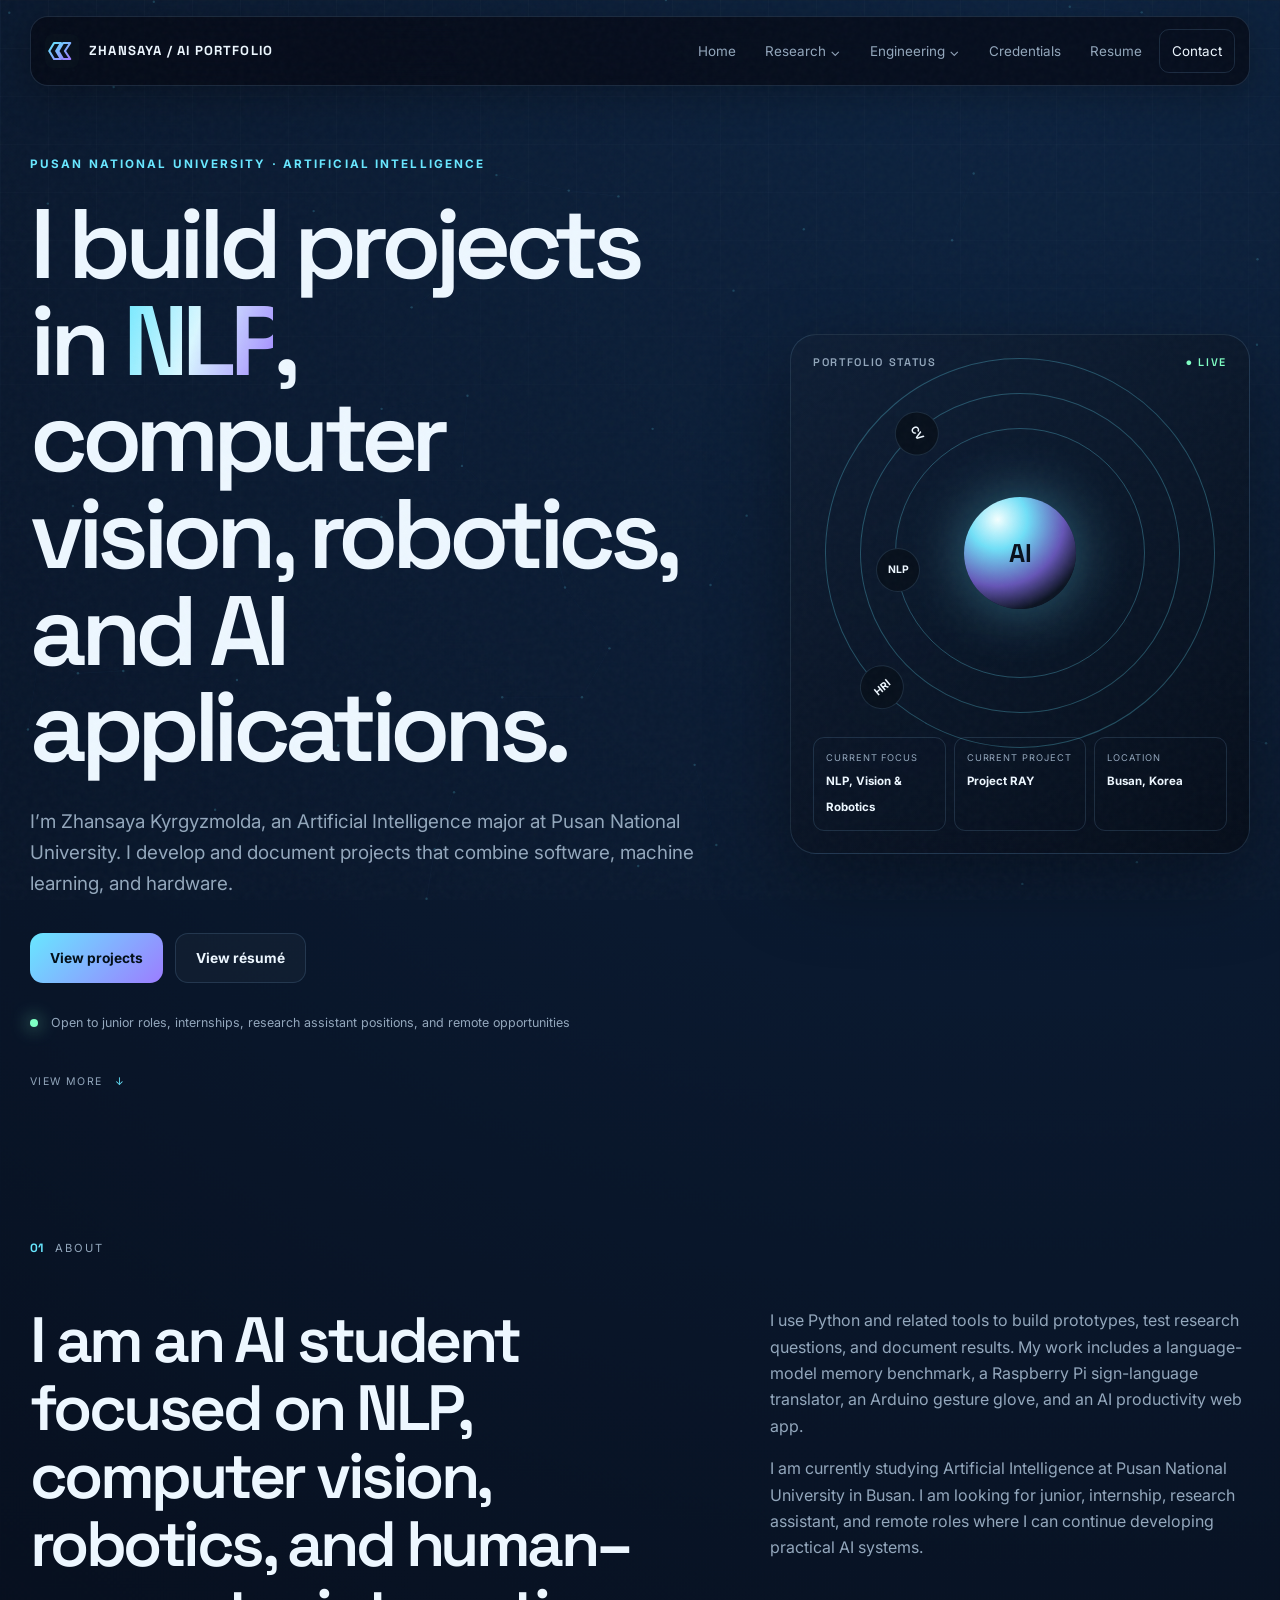
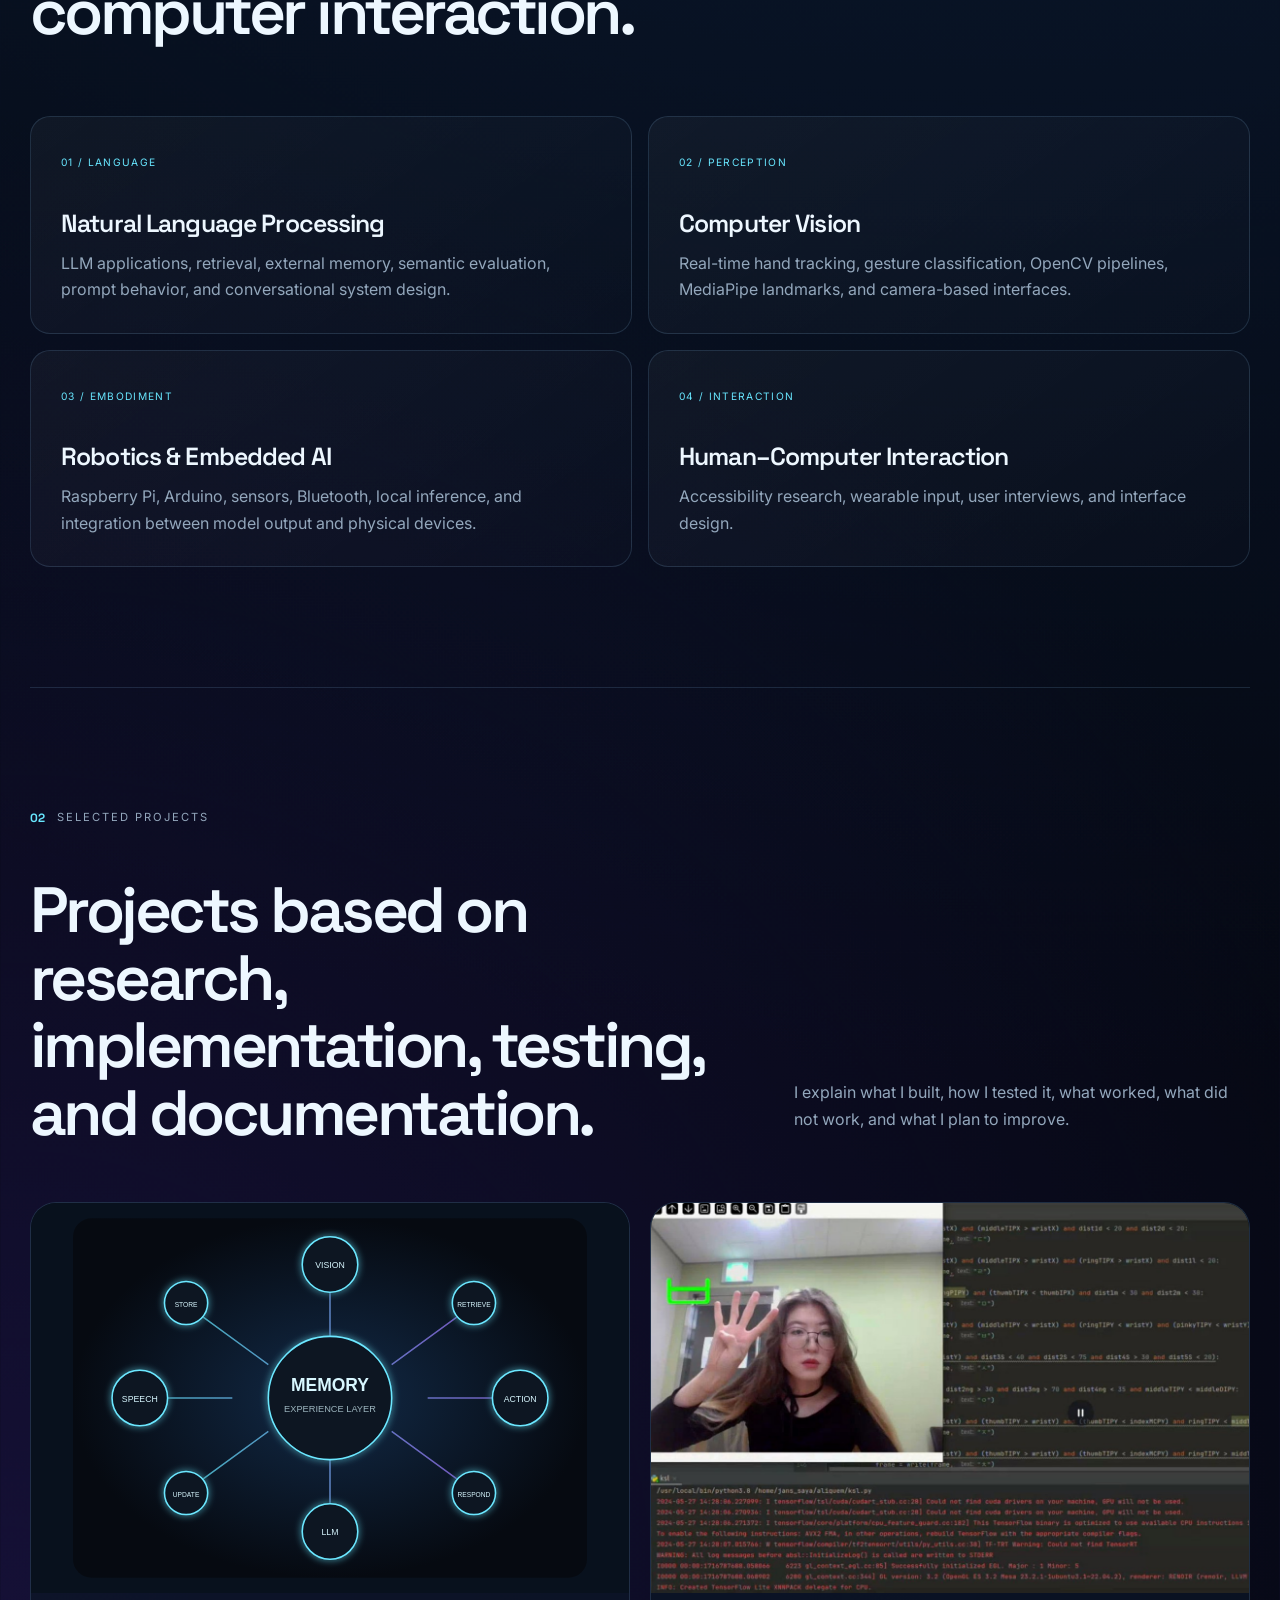
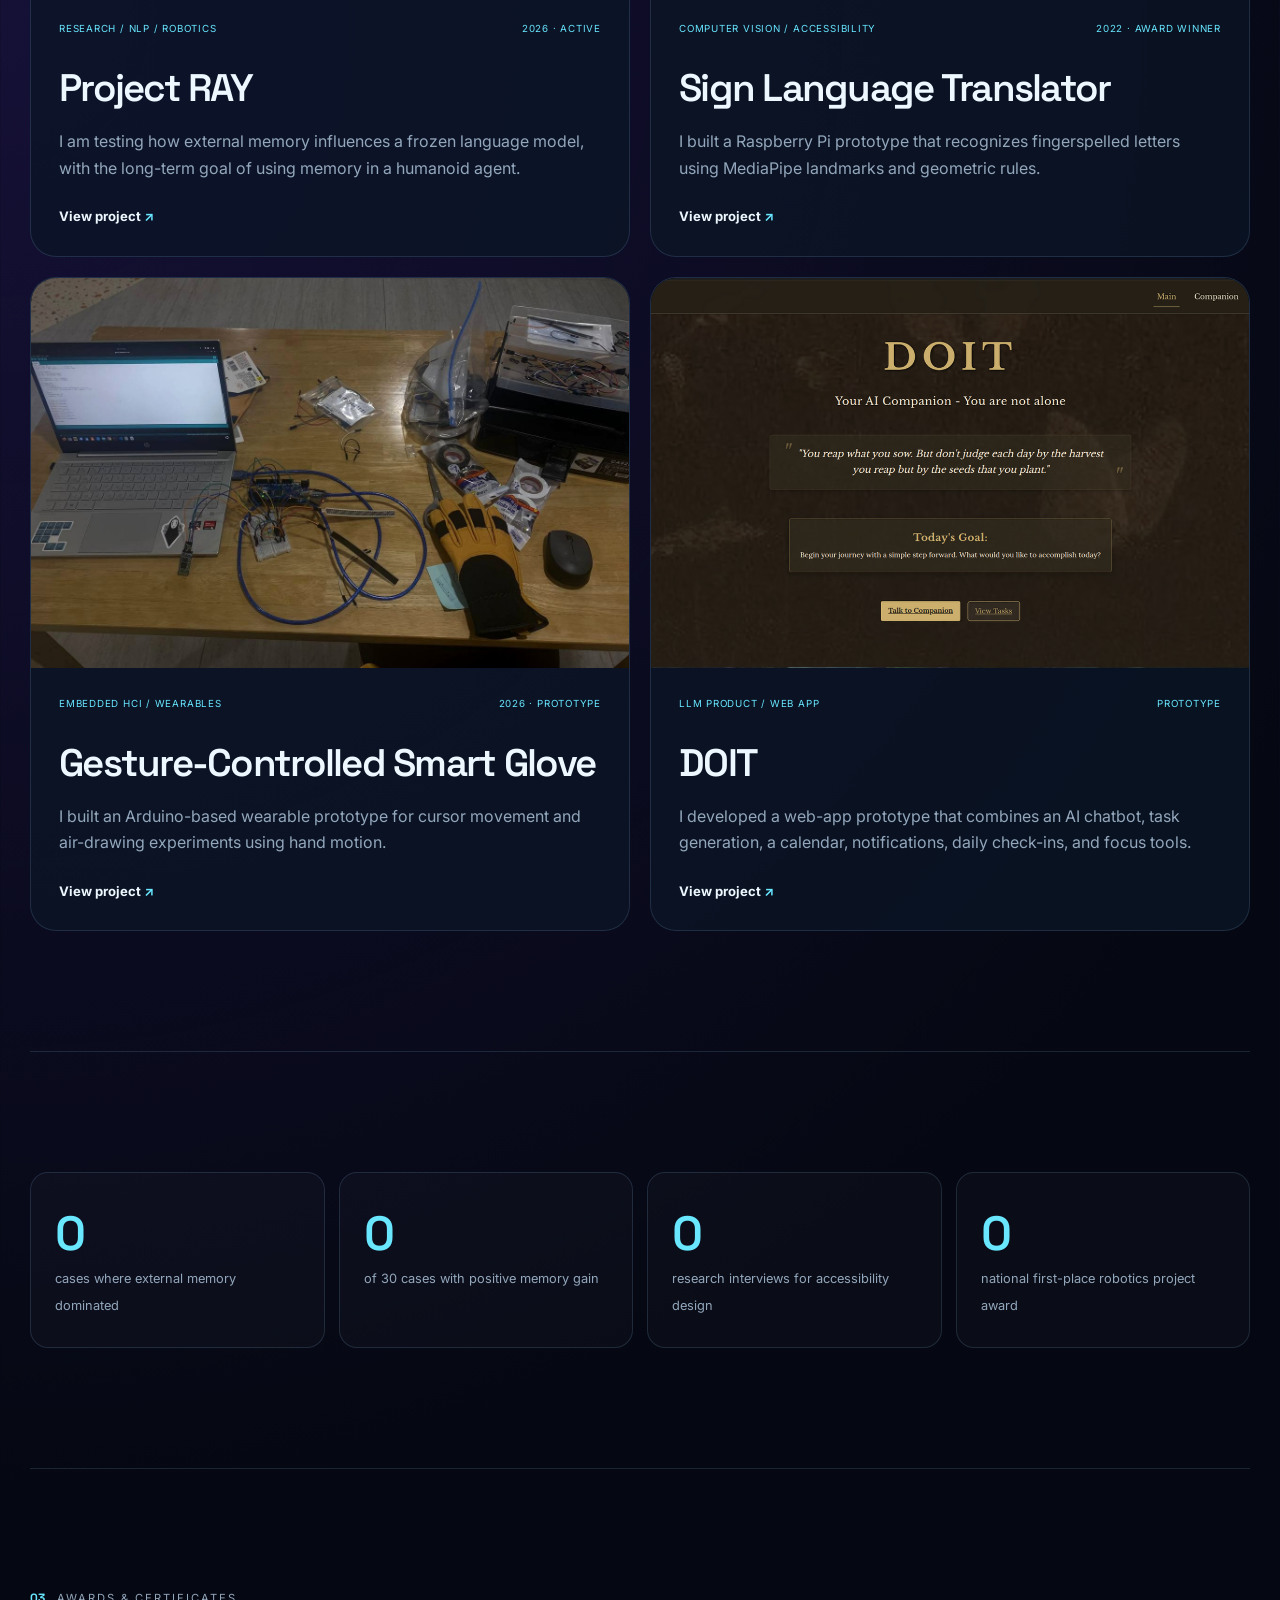
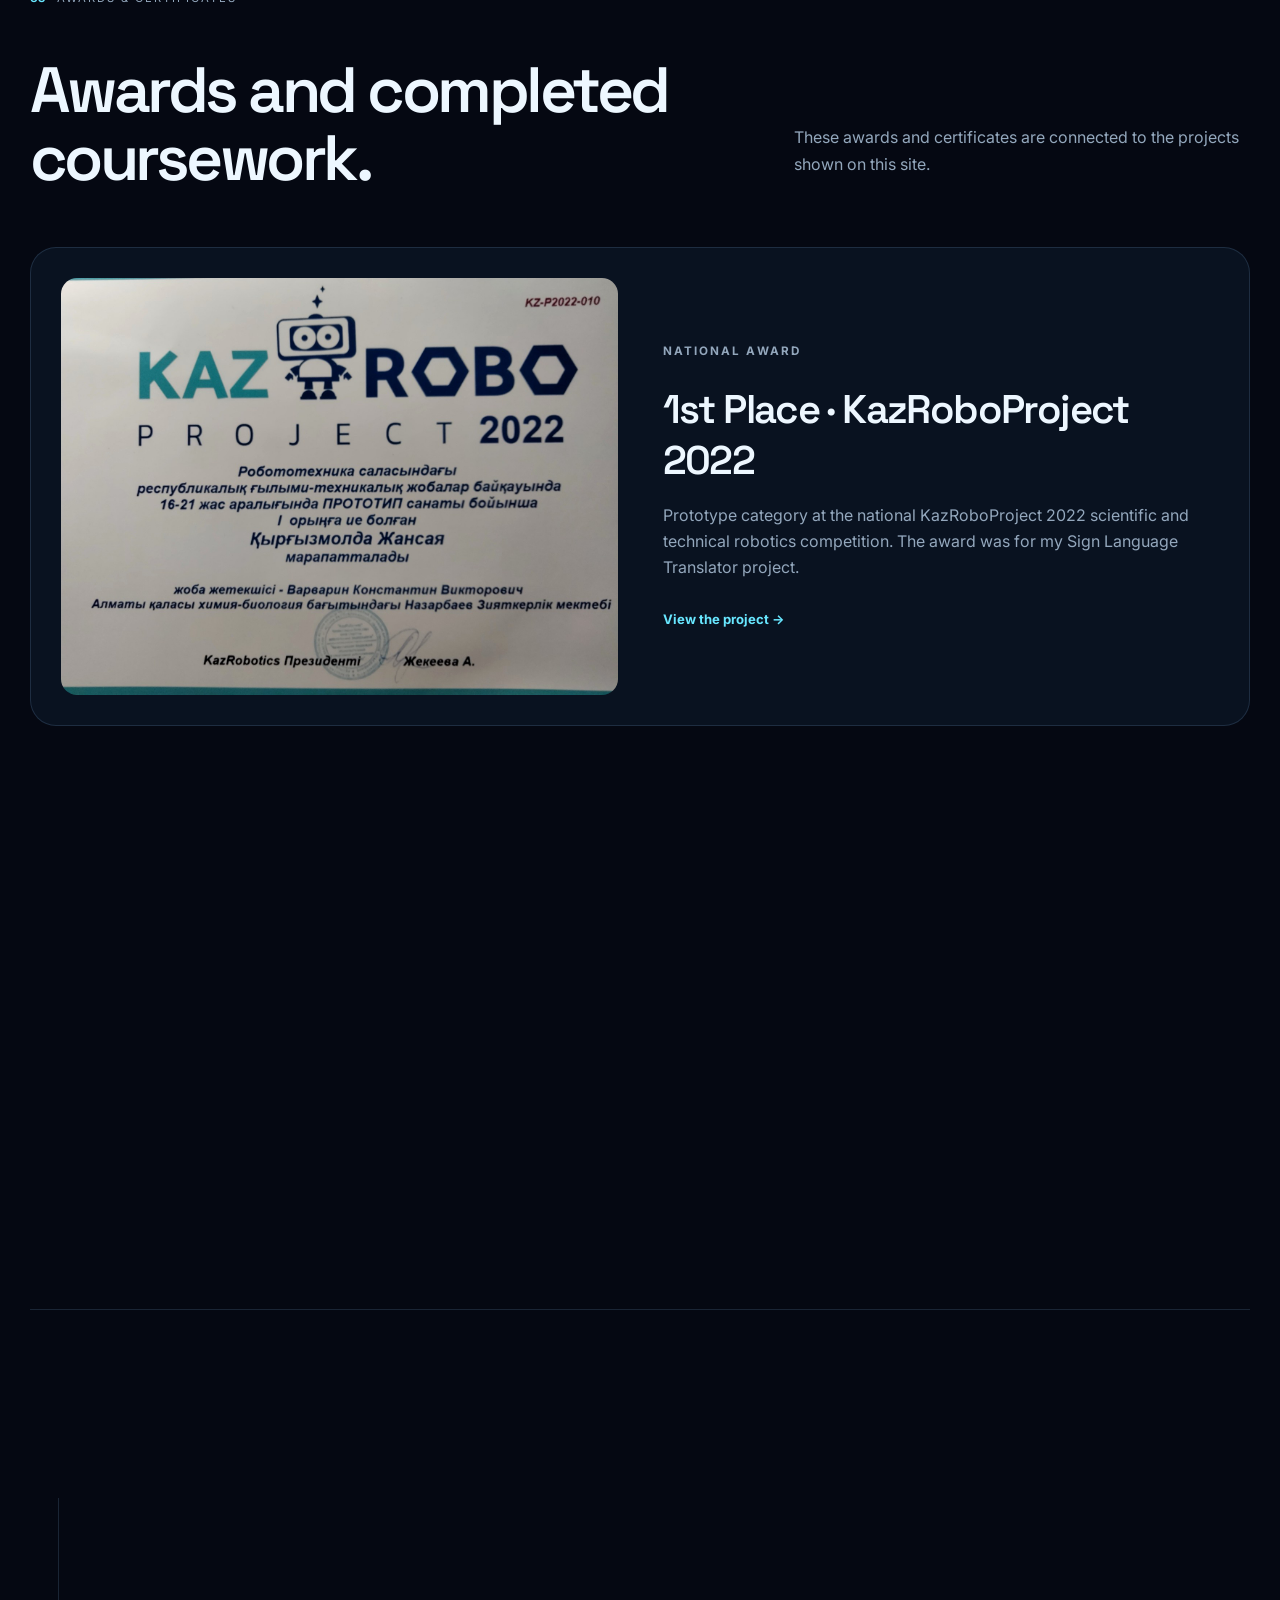
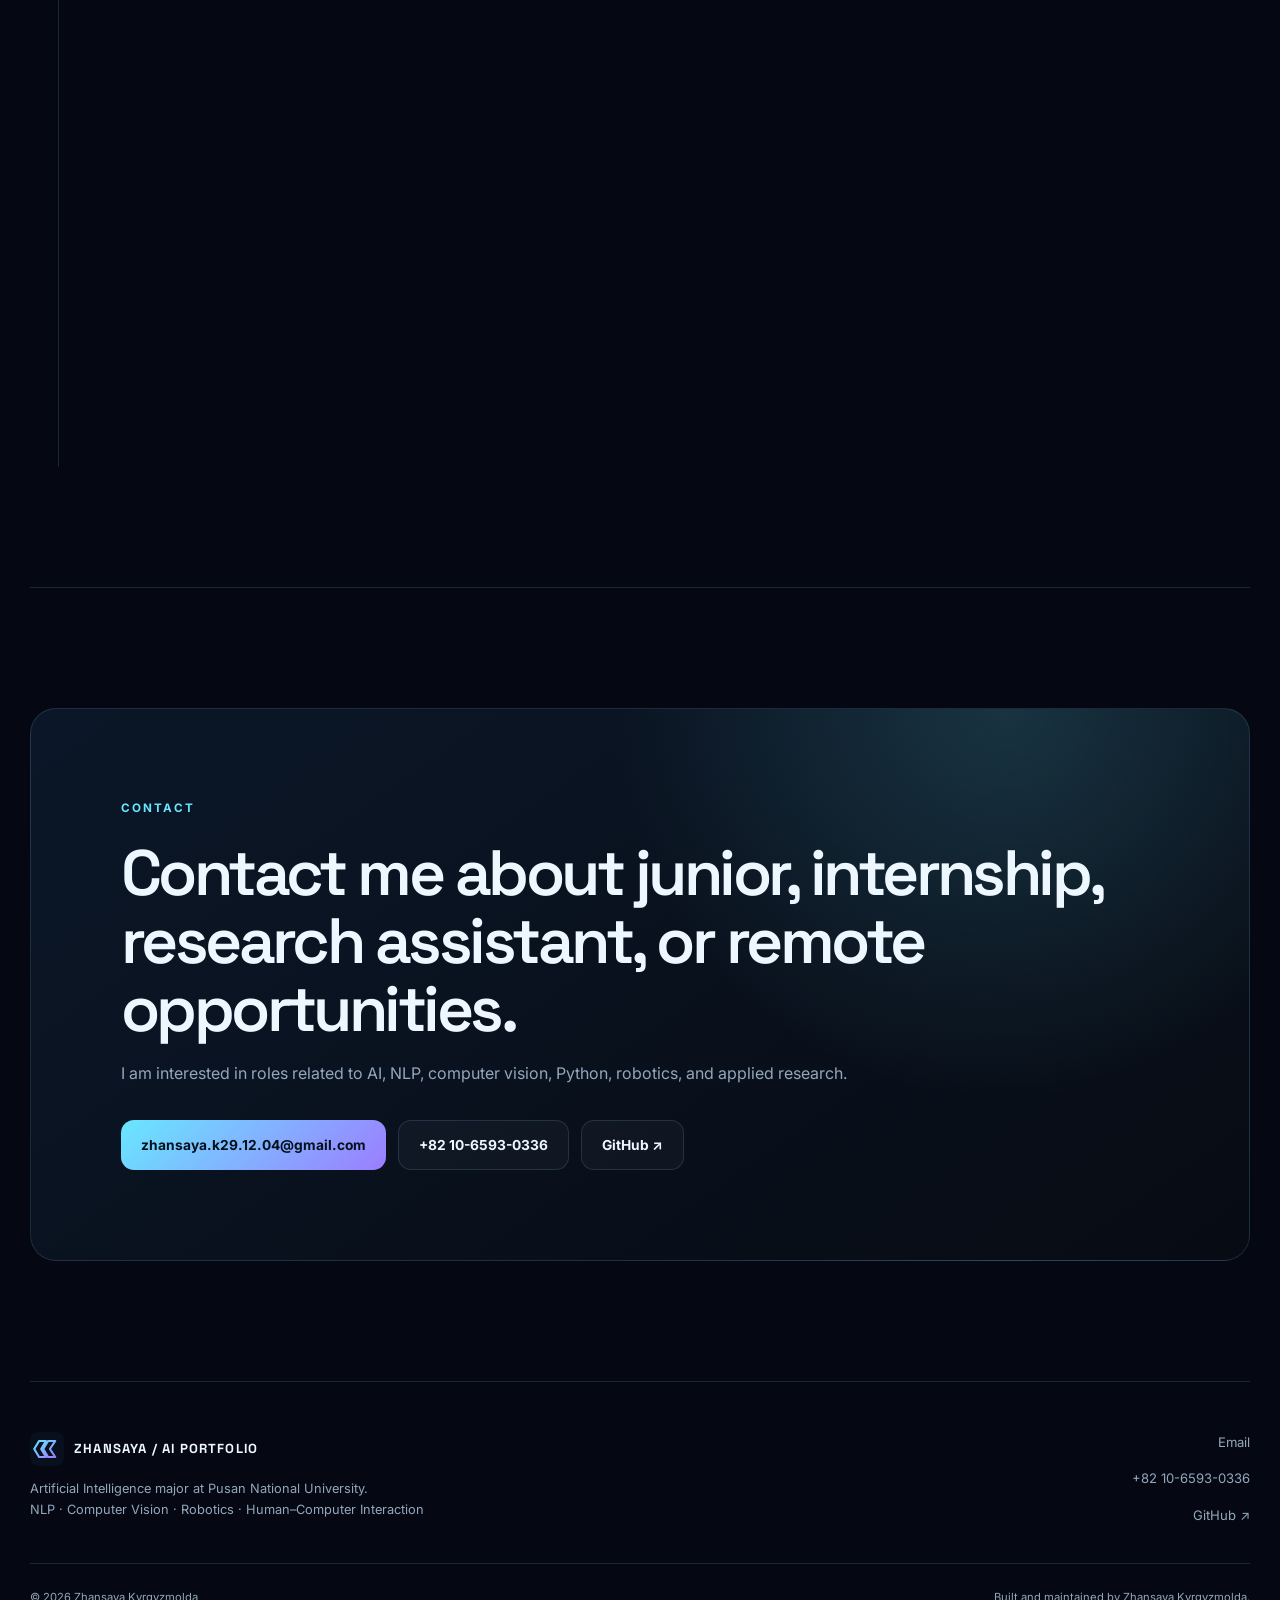
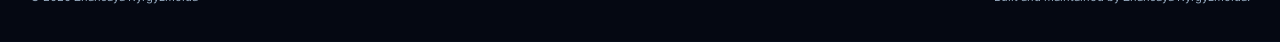
==== index.html @ a9be2dc4 "Upload portfolio website" ====
<!doctype html><html lang="en"><head><meta charset="utf-8"><meta name="viewport" content="width=device-width,initial-scale=1"><meta name="description" content="Portfolio of Zhansaya Kyrgyzmolda, an Artificial Intelligence student at Pusan National University with projects in NLP, computer vision, robotics, and embedded systems."><meta name="theme-color" content="#050914"><meta property="og:title" content="Zhansaya Kyrgyzmolda | AI, NLP & Robotics"><meta property="og:description" content="Portfolio of Zhansaya Kyrgyzmolda, an Artificial Intelligence student at Pusan National University with projects in NLP, computer vision, robotics, and embedded systems."><meta property="og:type" content="website"><meta property="og:url" content="https://jans-saya.github.io/"><link rel="icon" href="assets/images/ui/logo.svg"><link rel="preconnect" href="https://fonts.googleapis.com"><link rel="preconnect" href="https://fonts.gstatic.com" crossorigin><link href="https://fonts.googleapis.com/css2?family=Inter:wght@400;500;600;700&family=Space+Grotesk:wght@500;600;700&display=swap" rel="stylesheet"><link rel="stylesheet" href="assets/css/site.css"><title>Zhansaya Kyrgyzmolda | AI, NLP & Robotics</title></head><body class="home-page"><canvas id="network" aria-hidden="true"></canvas><div class="noise" aria-hidden="true"></div>
<div class="boot" aria-hidden="true"><div class="boot-card"><div class="boot-mark">ZK</div><p>LOADING PORTFOLIO</p><div class="boot-line"><span></span></div><div class="boot-modules"><span>VISION</span><span>LANGUAGE</span><span>ROBOTICS</span><span>MEMORY</span></div></div></div>
<header class="site-header"><div class="nav-shell"><a class="brand" href="index.html"><img src="assets/images/ui/logo.svg" alt=""/><span>ZHANSAYA / AI PORTFOLIO</span></a><button class="menu-toggle" aria-label="Toggle navigation" aria-expanded="false"><span></span><span></span></button><nav class="main-nav" aria-label="Main navigation"><a href="index.html">Home</a><div class="nav-group"><button class="nav-drop" aria-expanded="false">Research <span>⌄</span></button><div class="dropdown"><a href="ray.html"><b>Project RAY</b><small>External memory and humanoid AI</small></a><a href="ray.html#benchmark"><b>Memory Benchmark</b><small>Internal vs external knowledge</small></a><a href="ray.html#papers"><b>Reports</b><small>Methods, results, and future work</small></a></div></div><div class="nav-group"><button class="nav-drop" aria-expanded="false">Engineering <span>⌄</span></button><div class="dropdown"><a href="sign-language.html"><b>Sign Language Translator</b><small>Computer vision and accessibility</small></a><a href="glove.html"><b>Gesture Smart Glove</b><small>Wearable input prototype</small></a><a href="doit.html"><b>DOIT</b><small>AI productivity web app</small></a></div></div><a href="index.html#credentials">Credentials</a><a href="resume.html">Resume</a><a class="nav-cta" href="index.html#contact">Contact</a></nav></div></header>
<main>
<section class="hero home-hero"><div class="hero-grid"><div class="hero-copy reveal"><p class="kicker">PUSAN NATIONAL UNIVERSITY · ARTIFICIAL INTELLIGENCE</p><h1>I build projects in <em>NLP</em>, computer vision, robotics, and AI applications.</h1><p class="lede">I’m Zhansaya Kyrgyzmolda, an Artificial Intelligence major at Pusan National University. I develop and document projects that combine software, machine learning, and hardware.</p><div class="actions"><a class="btn primary" href="#work">View projects</a><a class="btn ghost" href="resume.html">View résumé</a></div><div class="availability"><span></span> Open to junior roles, internships, research assistant positions, and remote opportunities</div></div><div class="hero-console reveal delay"><div class="console-head"><span>PORTFOLIO STATUS</span><span class="live">● LIVE</span></div><div class="console-orb"><div class="core">AI</div><div class="ring r1"><b>NLP</b></div><div class="ring r2"><b>CV</b></div><div class="ring r3"><b>HRI</b></div></div><div class="console-readout"><div><small>CURRENT FOCUS</small><strong>NLP, Vision & Robotics</strong></div><div><small>CURRENT PROJECT</small><strong>Project RAY</strong></div><div><small>LOCATION</small><strong>Busan, Korea</strong></div></div></div></div><a class="scroll-cue" href="#identity">VIEW MORE <span>↓</span></a></section>
<section class="section" id="identity"><div class="section-label reveal"><span>01</span><p>ABOUT</p></div><div class="split-intro"><h2 class="reveal">I am an AI student focused on NLP, computer vision, robotics, and human–computer interaction.</h2><div class="reveal delay"><p>I use Python and related tools to build prototypes, test research questions, and document results. My work includes a language-model memory benchmark, a Raspberry Pi sign-language translator, an Arduino gesture glove, and an AI productivity web app.</p><p>I am currently studying Artificial Intelligence at Pusan National University in Busan. I am looking for junior, internship, research assistant, and remote roles where I can continue developing practical AI systems.</p></div></div><div class="domain-grid"><article class="domain-card reveal"><span>01 / LANGUAGE</span><h3>Natural Language Processing</h3><p>LLM applications, retrieval, external memory, semantic evaluation, prompt behavior, and conversational system design.</p></article><article class="domain-card reveal delay"><span>02 / PERCEPTION</span><h3>Computer Vision</h3><p>Real-time hand tracking, gesture classification, OpenCV pipelines, MediaPipe landmarks, and camera-based interfaces.</p></article><article class="domain-card reveal"><span>03 / EMBODIMENT</span><h3>Robotics & Embedded AI</h3><p>Raspberry Pi, Arduino, sensors, Bluetooth, local inference, and integration between model output and physical devices.</p></article><article class="domain-card reveal delay"><span>04 / INTERACTION</span><h3>Human–Computer Interaction</h3><p>Accessibility research, wearable input, user interviews, and interface design.</p></article></div></section>
<section class="section" id="work"><div class="section-label reveal"><span>02</span><p>SELECTED PROJECTS</p></div><div class="section-title-row"><h2 class="reveal">Projects based on research, implementation, testing, and documentation.</h2><p class="reveal delay">I explain what I built, how I tested it, what worked, what did not work, and what I plan to improve.</p></div><div class="work-grid"><a class="work-card ray-card reveal" href="ray.html"><div class="work-visual"><img src="assets/images/ui/ray-system.svg" alt="Project RAY memory system concept diagram"></div><div class="work-copy"><div class="eyeline"><span>RESEARCH / NLP / ROBOTICS</span><span>2026 · ACTIVE</span></div><h3>Project RAY</h3><p>I am testing how external memory influences a frozen language model, with the long-term goal of using memory in a humanoid agent.</p><div class="card-arrow">View project <span>↗</span></div></div></a><a class="work-card reveal delay" href="sign-language.html"><div class="work-visual"><img src="assets/images/projects/sign-demo-c.jpg" alt="Sign language recognition demonstration"></div><div class="work-copy"><div class="eyeline"><span>COMPUTER VISION / ACCESSIBILITY</span><span>2022 · AWARD WINNER</span></div><h3>Sign Language Translator</h3><p>I built a Raspberry Pi prototype that recognizes fingerspelled letters using MediaPipe landmarks and geometric rules.</p><div class="card-arrow">View project <span>↗</span></div></div></a><a class="work-card reveal" href="glove.html"><div class="work-visual"><img src="assets/images/projects/glove-workspace.jpg" alt="Gesture smart glove prototype workspace"></div><div class="work-copy"><div class="eyeline"><span>EMBEDDED HCI / WEARABLES</span><span>2026 · PROTOTYPE</span></div><h3>Gesture-Controlled Smart Glove</h3><p>I built an Arduino-based wearable prototype for cursor movement and air-drawing experiments using hand motion.</p><div class="card-arrow">View project <span>↗</span></div></div></a><a class="work-card reveal delay" href="doit.html"><div class="work-visual"><img src="assets/images/projects/doit-home.png" alt="DOIT AI productivity app homepage"></div><div class="work-copy"><div class="eyeline"><span>LLM PRODUCT / WEB APP</span><span>PROTOTYPE</span></div><h3>DOIT</h3><p>I developed a web-app prototype that combines an AI chatbot, task generation, a calendar, notifications, daily check-ins, and focus tools.</p><div class="card-arrow">View project <span>↗</span></div></div></a></div></section>
<section class="section metrics-section"><div class="metric"><strong data-count="14">0</strong><span>cases where external memory dominated</span></div><div class="metric"><strong data-count="27">0</strong><span>of 30 cases with positive memory gain</span></div><div class="metric"><strong data-count="5">0</strong><span>research interviews for accessibility design</span></div><div class="metric"><strong data-count="1">0</strong><span>national first-place robotics project award</span></div></section>
<section class="section credentials" id="credentials"><div class="section-label reveal"><span>03</span><p>AWARDS & CERTIFICATES</p></div><div class="section-title-row"><h2 class="reveal">Awards and completed coursework.</h2><p class="reveal delay">These awards and certificates are connected to the projects shown on this site.</p></div><div class="credential-feature reveal"><img src="assets/images/certificates/kazroboproject-1st.jpg" alt="KazRoboProject 2022 first place certificate"><div><p class="kicker">NATIONAL AWARD</p><h3>1st Place · KazRoboProject 2022</h3><p>Prototype category at the national KazRoboProject 2022 scientific and technical robotics competition. The award was for my Sign Language Translator project.</p><a class="text-link" href="sign-language.html#award">View the project →</a></div></div><div class="credential-grid"><article class="credential-card reveal"><img src="assets/images/certificates/kazrobosport-2nd.jpg" alt="KazRoboSport 2022 second place diploma"><div><span>AWARD</span><h3>2nd Place · KazRoboSport 2022</h3><p>Regional qualifying stage, SUMO category.</p></div></article><article class="credential-card reveal delay"><img src="assets/images/certificates/cv-certificate.png" alt="IBM Computer Vision certificate"><div><span>CERTIFICATE · IBM / COURSERA</span><h3>Introduction to Computer Vision and Image Processing</h3><p>Completed June 2022.</p><a class="text-link" href="documents/ibm-computer-vision-certificate.pdf">View certificate ↗</a></div></article><article class="credential-card reveal"><img src="assets/images/certificates/nlp-certificate.jpg" alt="DeepLearning.AI NLP certificate"><div><span>CERTIFICATE · DEEPLEARNING.AI / COURSERA</span><h3>Natural Language Processing with Classification and Vector Spaces</h3><p>Completed April 2026.</p><a class="text-link" href="documents/deeplearningai-nlp-certificate.pdf">View certificate ↗</a></div></article></div></section>
<section class="section timeline-section"><div class="section-label reveal"><span>04</span><p>PROJECT TIMELINE</p></div><div class="timeline"><div class="timeline-item reveal"><time>2022</time><div><h3>Sign Language Translator and robotics awards</h3><p>I researched communication barriers, completed five interviews, built a Raspberry Pi sign-language translator, received regional and national robotics awards, and completed IBM computer vision coursework.</p></div></div><div class="timeline-item reveal"><time>2026</time><div><h3>NLP, external memory, and embedded systems</h3><p>I worked on NLP, local language-model behavior, external-memory evaluation, a wearable input prototype, and the research architecture for Project RAY.</p></div></div><div class="timeline-item reveal"><time>NEXT</time><div><h3>Next steps for Project RAY</h3><p>I plan to develop short-term and long-term memory, multimodal input, simulation, and the physical humanoid platform. The hardware is still in development.</p></div></div></div></section>
<section class="section contact-section" id="contact"><div class="contact-panel reveal"><p class="kicker">CONTACT</p><h2>Contact me about junior, internship, research assistant, or remote opportunities.</h2><p>I am interested in roles related to AI, NLP, computer vision, Python, robotics, and applied research.</p><div class="actions"><a class="btn primary" href="mailto:zhansaya.k29.12.04@gmail.com">zhansaya.k29.12.04@gmail.com</a><a class="btn ghost" href="tel:+821065930336">+82 10-6593-0336</a><a class="btn ghost" href="https://github.com/jans-saya" target="_blank" rel="noreferrer">GitHub ↗</a></div></div></section>
</main><footer class="site-footer"><div><a class="brand footer-brand" href="index.html"><img src="assets/images/ui/logo.svg" alt=""/><span>ZHANSAYA / AI PORTFOLIO</span></a><p>Artificial Intelligence major at Pusan National University.<br/>NLP · Computer Vision · Robotics · Human–Computer Interaction</p></div><div class="footer-links"><a href="mailto:zhansaya.k29.12.04@gmail.com">Email</a><a href="tel:+821065930336">+82 10-6593-0336</a><a href="https://github.com/jans-saya" target="_blank" rel="noreferrer">GitHub ↗</a></div><div class="footer-bottom"><span>© <span data-year></span> Zhansaya Kyrgyzmolda</span><span>Built and maintained by Zhansaya Kyrgyzmolda.</span></div></footer><div class="lightbox" aria-hidden="true" role="dialog" aria-modal="true"><button class="lightbox-close" aria-label="Close image">×</button><button class="lightbox-prev" aria-label="Previous image">←</button><figure><img alt=""><figcaption></figcaption></figure><button class="lightbox-next" aria-label="Next image">→</button></div><script src="assets/js/site.js"></script></body></html>
---- assets/css/site.css ----
:root{--bg:#050812;--bg2:#08101e;--panel:rgba(12,22,38,.74);--panel2:#0b1423;--text:#edf7ff;--muted:#93a7bc;--line:rgba(137,193,235,.16);--cyan:#68e7ff;--violet:#9c7dff;--green:#7fffc4;--danger:#ff758f;--max:1220px;--radius:26px;--shadow:0 28px 80px rgba(0,0,0,.35)}*{box-sizing:border-box}html{scroll-behavior:smooth}body{margin:0;background:radial-gradient(circle at 80% 0,#0d2340 0,transparent 33%),radial-gradient(circle at 0 40%,#151036 0,transparent 30%),var(--bg);color:var(--text);font-family:Inter,system-ui,sans-serif;line-height:1.65;overflow-x:hidden}body::before{content:"";position:fixed;inset:0;pointer-events:none;background-image:linear-gradient(rgba(255,255,255,.018) 1px,transparent 1px),linear-gradient(90deg,rgba(255,255,255,.018) 1px,transparent 1px);background-size:48px 48px;mask-image:linear-gradient(to bottom,#000,transparent 86%);z-index:-2}#network{position:fixed;inset:0;width:100%;height:100%;z-index:-3;opacity:.38}.noise{position:fixed;inset:0;pointer-events:none;z-index:80;opacity:.035;background-image:url("data:image/svg+xml,%3Csvg viewBox='0 0 180 180' xmlns='http://www.w3.org/2000/svg'%3E%3Cfilter id='n'%3E%3CfeTurbulence type='fractalNoise' baseFrequency='.85' numOctaves='3' stitchTiles='stitch'/%3E%3C/filter%3E%3Crect width='100%25' height='100%25' filter='url(%23n)' opacity='.8'/%3E%3C/svg%3E")}a{color:inherit;text-decoration:none}button{font:inherit}img{max-width:100%;display:block}em{font-style:normal;background:linear-gradient(110deg,var(--cyan),#d9f7ff 47%,var(--violet));background-clip:text;-webkit-background-clip:text;color:transparent}::selection{background:rgba(104,231,255,.3)}.site-header{position:fixed;inset:16px 0 auto;z-index:60}.nav-shell{width:min(calc(100% - 28px),var(--max));margin:auto;display:flex;align-items:center;justify-content:space-between;padding:12px 14px;border:1px solid var(--line);border-radius:18px;background:rgba(5,8,18,.72);backdrop-filter:blur(22px);box-shadow:0 10px 40px rgba(0,0,0,.28)}.brand{display:flex;align-items:center;gap:10px;font-family:"Space Grotesk";font-size:.82rem;font-weight:700;letter-spacing:.09em}.brand img{width:34px;height:34px}.main-nav{display:flex;align-items:center;gap:5px}.main-nav>a,.nav-drop{border:0;background:transparent;color:var(--muted);padding:10px 12px;border-radius:10px;cursor:pointer;font-size:.84rem}.main-nav>a:hover,.nav-drop:hover{color:var(--text);background:rgba(255,255,255,.04)}.nav-cta{border:1px solid var(--line)!important;color:var(--text)!important}.nav-group{position:relative}.dropdown{position:absolute;top:calc(100% + 10px);left:0;width:290px;padding:9px;border:1px solid var(--line);border-radius:16px;background:rgba(7,13,24,.96);box-shadow:var(--shadow);opacity:0;visibility:hidden;transform:translateY(-8px);transition:.22s}.nav-group:hover .dropdown,.nav-group.open .dropdown{opacity:1;visibility:visible;transform:none}.dropdown a{display:grid;padding:12px;border-radius:11px}.dropdown a:hover{background:rgba(104,231,255,.06)}.dropdown b{font-size:.86rem}.dropdown small{color:var(--muted);font-size:.72rem}.menu-toggle{display:none;width:44px;height:44px;border:0;background:transparent}.menu-toggle span{display:block;width:21px;height:1px;background:var(--text);margin:6px auto}.hero,.project-hero,.section,.resume-hero,.resume-sheet,.site-footer{width:min(calc(100% - 38px),var(--max));margin-inline:auto}.hero{min-height:100vh;padding:155px 0 85px;display:grid;align-items:center;position:relative}.hero-grid{display:grid;grid-template-columns:1.2fr .8fr;gap:70px;align-items:center}.kicker{color:var(--cyan);font-size:.73rem;letter-spacing:.18em;text-transform:uppercase;font-weight:700;margin:0 0 22px}.hero h1,.project-hero h1,.error-main h1{font:600 clamp(3.3rem,7.7vw,7rem)/.98 "Space Grotesk";letter-spacing:-.065em;margin:0}.lede{font-size:clamp(1rem,1.5vw,1.18rem);color:var(--muted);max-width:720px;margin:30px 0 0}.actions{display:flex;gap:12px;flex-wrap:wrap;margin-top:34px}.btn{display:inline-flex;align-items:center;justify-content:center;min-height:50px;padding:0 20px;border-radius:13px;border:1px solid var(--line);font-size:.86rem;font-weight:700;cursor:pointer;transition:.25s}.btn:hover{transform:translateY(-2px);border-color:rgba(104,231,255,.5)}.btn.primary{background:linear-gradient(135deg,var(--cyan),var(--violet));color:#04101a;border:0}.btn.ghost{background:rgba(255,255,255,.03);color:var(--text)}.availability{margin-top:30px;color:var(--muted);font-size:.78rem}.availability span{display:inline-block;width:8px;height:8px;border-radius:50%;background:var(--green);box-shadow:0 0 18px var(--green);margin-right:9px}.hero-console{min-height:520px;border:1px solid var(--line);border-radius:var(--radius);background:linear-gradient(145deg,rgba(15,31,53,.82),rgba(5,10,20,.76));backdrop-filter:blur(16px);box-shadow:var(--shadow);padding:22px;display:flex;flex-direction:column}.console-head{display:flex;justify-content:space-between;color:var(--muted);font:600 .69rem/1 "Space Grotesk";letter-spacing:.15em}.live{color:var(--green)}.console-orb{position:relative;flex:1;min-height:320px;display:grid;place-items:center}.core{width:112px;height:112px;border-radius:50%;display:grid;place-items:center;background:radial-gradient(circle at 30% 20%,#f4ffff,#70dff7 25%,#6555b6 56%,#0c1422 78%);box-shadow:0 0 60px rgba(104,231,255,.4);font:700 1.6rem "Space Grotesk";color:#07101c}.ring{position:absolute;width:250px;height:250px;border:1px solid rgba(104,231,255,.28);border-radius:50%;animation:spin 15s linear infinite}.ring b{position:absolute;left:-20px;top:48%;width:44px;height:44px;border:1px solid var(--line);border-radius:50%;display:grid;place-items:center;background:#07101c;font-size:.65rem}.r2{width:320px;height:320px;animation-direction:reverse;animation-duration:20s;transform:rotate(55deg)}.r3{width:390px;height:390px;animation-duration:28s;transform:rotate(-40deg)}@keyframes spin{to{transform:rotate(360deg)}}.console-readout{display:grid;grid-template-columns:repeat(3,1fr);gap:8px}.console-readout div{padding:12px;border:1px solid var(--line);border-radius:11px}.console-readout small{display:block;color:var(--muted);font-size:.58rem;letter-spacing:.1em}.console-readout strong{font-size:.72rem}.scroll-cue{position:absolute;bottom:28px;left:0;color:var(--muted);font-size:.66rem;letter-spacing:.13em}.scroll-cue span{color:var(--cyan);margin-left:8px}.section{padding:120px 0}.section+.section{border-top:1px solid var(--line)}.section-label{display:flex;align-items:center;gap:12px;margin-bottom:50px}.section-label span{color:var(--cyan);font:700 .75rem "Space Grotesk"}.section-label p{margin:0;color:var(--muted);font-size:.7rem;letter-spacing:.18em}.split-intro{display:grid;grid-template-columns:1.15fr .85fr;gap:90px}.split-intro h2,.section-title-row h2,.contact-panel h2,.award-layout h2,.next-card h2{font:600 clamp(2.35rem,5vw,4.7rem)/1.06 "Space Grotesk";letter-spacing:-.055em;margin:0}.split-intro p,.section-title-row p{color:var(--muted);margin-top:0}.domain-grid{display:grid;grid-template-columns:repeat(2,1fr);gap:16px;margin-top:70px}.domain-card,.note-card,.system-card,.insight,.module-card,.fact-card,.metric-card{border:1px solid var(--line);border-radius:20px;background:linear-gradient(145deg,rgba(255,255,255,.04),rgba(255,255,255,.012));padding:30px}.domain-card span,.note-card span,.system-card span,.insight span,.module-card span,.metric-card span{font-size:.64rem;color:var(--cyan);letter-spacing:.13em}.domain-card h3,.note-card h3,.system-card h3,.insight h3,.module-card h3{font:600 1.55rem/1.14 "Space Grotesk";letter-spacing:-.035em;margin:36px 0 12px}.domain-card p,.note-card p,.system-card p,.insight p,.module-card p{color:var(--muted);margin:0}.section-title-row{display:grid;grid-template-columns:1.2fr .8fr;gap:80px;align-items:end;margin-bottom:54px}.work-grid{display:grid;grid-template-columns:repeat(2,1fr);gap:20px}.work-card{border:1px solid var(--line);border-radius:var(--radius);overflow:hidden;background:var(--panel);transition:.35s}.work-card:hover{transform:translateY(-7px);border-color:rgba(104,231,255,.4);box-shadow:var(--shadow)}.work-visual{height:390px;overflow:hidden;background:#08111d}.work-visual img{width:100%;height:100%;object-fit:cover;transition:.7s}.work-card:hover .work-visual img{transform:scale(1.035)}.ray-card .work-visual img{object-fit:contain;padding:15px}.work-copy{padding:28px}.eyeline{display:flex;justify-content:space-between;gap:15px;color:var(--cyan);font-size:.61rem;letter-spacing:.08em}.work-copy h3{font:600 clamp(1.9rem,3vw,3rem) "Space Grotesk";letter-spacing:-.045em;margin:26px 0 13px}.work-copy p{color:var(--muted)}.card-arrow{margin-top:25px;font-size:.82rem;font-weight:700}.card-arrow span{color:var(--cyan)}.metrics-section{display:grid;grid-template-columns:repeat(4,1fr);gap:14px}.metric{padding:30px 24px;border:1px solid var(--line);border-radius:18px;background:rgba(255,255,255,.025)}.metric strong{font:600 3rem "Space Grotesk";color:var(--cyan);display:block}.metric span{color:var(--muted);font-size:.8rem}.credential-feature{display:grid;grid-template-columns:1fr 1fr;gap:45px;align-items:center;padding:30px;border:1px solid var(--line);border-radius:var(--radius);background:var(--panel)}.credential-feature img{border-radius:16px}.credential-feature h3{font:600 2.5rem "Space Grotesk";letter-spacing:-.04em;margin:0}.credential-feature p{color:var(--muted)}.text-link{display:inline-block;color:var(--cyan);font-weight:700;font-size:.82rem;margin-top:12px}.credential-grid{display:grid;grid-template-columns:repeat(3,1fr);gap:16px;margin-top:18px}.credential-card{border:1px solid var(--line);border-radius:20px;overflow:hidden;background:var(--panel)}.credential-card img{height:225px;width:100%;object-fit:cover}.credential-card div{padding:22px}.credential-card span{color:var(--cyan);font-size:.6rem;letter-spacing:.11em}.credential-card h3{font:600 1.25rem "Space Grotesk";margin:14px 0 9px}.credential-card p{color:var(--muted);font-size:.8rem}.timeline{border-left:1px solid var(--line);margin-left:28px}.timeline-item{display:grid;grid-template-columns:120px 1fr;gap:35px;padding:0 0 60px 40px;position:relative}.timeline-item::before{content:"";position:absolute;left:-7px;top:6px;width:12px;height:12px;border-radius:50%;background:var(--cyan);box-shadow:0 0 20px var(--cyan)}.timeline time{color:var(--cyan);font:600 1rem "Space Grotesk"}.timeline h3{font:600 1.8rem "Space Grotesk";margin:0}.timeline p{color:var(--muted);max-width:770px}.contact-panel{padding:clamp(40px,7vw,90px);border:1px solid var(--line);border-radius:var(--radius);background:radial-gradient(circle at 80% 0,rgba(104,231,255,.16),transparent 35%),linear-gradient(145deg,#0b1728,#070b13)}.contact-panel>p:not(.kicker){max-width:750px;color:var(--muted)}.site-footer{padding:50px 0 35px;border-top:1px solid var(--line);display:grid;grid-template-columns:1fr auto;gap:30px;color:var(--muted)}.footer-brand{color:var(--text)}.site-footer p{font-size:.8rem}.footer-links{display:grid;gap:8px;text-align:right;font-size:.82rem}.footer-links a:hover{color:var(--cyan)}.footer-bottom{grid-column:1/-1;padding-top:24px;border-top:1px solid var(--line);display:flex;justify-content:space-between;font-size:.7rem}.boot{position:fixed;inset:0;z-index:100;background:#03060c;display:grid;place-items:center;transition:opacity .65s,visibility .65s}.boot.hidden{opacity:0;visibility:hidden}.boot-card{width:min(480px,calc(100% - 40px));text-align:center}.boot-mark{margin:auto;width:76px;height:76px;border:1px solid var(--cyan);border-radius:20px;display:grid;place-items:center;font:700 1.4rem "Space Grotesk";box-shadow:0 0 35px rgba(104,231,255,.25)}.boot-card p{font:.72rem "Space Grotesk";letter-spacing:.16em;margin:24px}.boot-line{height:3px;background:#101b2b;overflow:hidden;border-radius:9px}.boot-line span{display:block;height:100%;background:linear-gradient(90deg,var(--cyan),var(--violet));animation:load 1.2s ease forwards}@keyframes load{from{width:0}to{width:100%}}.boot-modules{display:flex;justify-content:space-between;color:#4d6075;font-size:.58rem;margin-top:12px}.reveal{opacity:0;transform:translateY(26px);transition:.8s}.reveal.visible{opacity:1;transform:none}.delay{transition-delay:.13s}.project-hero{min-height:94vh;padding:150px 0 80px;display:grid;grid-template-columns:1fr 1fr;gap:55px;align-items:center}.project-hero h1{font-size:clamp(4rem,8vw,7.4rem)}.project-hero-media{position:relative;border:1px solid var(--line);border-radius:var(--radius);overflow:hidden;background:#07101b;box-shadow:var(--shadow)}.project-hero-media img{width:100%;height:620px;object-fit:cover}.ray-page .project-hero-media img{object-fit:contain;padding:20px}.media-note{position:absolute;left:16px;bottom:16px;padding:8px 10px;border:1px solid var(--line);border-radius:9px;background:rgba(5,8,18,.72);backdrop-filter:blur(12px);font-size:.58rem;letter-spacing:.12em}.status-row{display:flex;gap:8px;flex-wrap:wrap;margin-top:28px}.status{padding:7px 10px;border:1px solid var(--line);border-radius:999px;color:var(--muted);font-size:.62rem;letter-spacing:.09em}.status.active{color:var(--green);border-color:rgba(127,255,196,.28)}.quote-panel{margin-top:65px;padding:45px;border:1px solid var(--line);border-radius:var(--radius);background:linear-gradient(135deg,rgba(104,231,255,.06),rgba(156,125,255,.07))}.quote-panel blockquote{font:500 clamp(1.6rem,3vw,2.9rem)/1.25 "Space Grotesk";letter-spacing:-.035em;margin:0}.quote-panel span{display:block;color:var(--muted);margin-top:20px;font-size:.75rem}.flow-diagram{display:flex;align-items:stretch;gap:10px}.flow-node{flex:1;min-height:170px;padding:20px;border:1px solid var(--line);border-radius:16px;background:var(--panel)}.flow-node b{display:block;color:var(--cyan);font-size:.65rem}.flow-node strong{display:block;font:600 1.1rem "Space Grotesk";margin-top:25px}.flow-node span{display:block;color:var(--muted);font-size:.72rem;margin-top:5px}.flow-diagram>i{align-self:center;color:var(--cyan);font-style:normal}.note-grid,.insight-grid,.module-grid,.metric-cards{display:grid;grid-template-columns:repeat(3,1fr);gap:16px;margin-top:55px}.insight-grid{grid-template-columns:repeat(2,1fr)}.module-grid{grid-template-columns:repeat(3,1fr);margin-top:0}.benchmark-grid{display:grid;grid-template-columns:.8fr 1.2fr;gap:20px}.benchmark-summary,.result-panel,.formula-card,.evolution-panel{padding:34px;border:1px solid var(--line);border-radius:22px;background:var(--panel)}.big-stat strong{font:600 5rem "Space Grotesk";color:var(--cyan)}.big-stat span{display:block;color:var(--muted)}.benchmark-summary>p{color:var(--muted)}.clean-list{padding:0;list-style:none;color:var(--muted);font-size:.82rem}.clean-list li{padding:9px 0;border-top:1px solid var(--line)}.clean-list b{color:var(--text)}.result-row{display:grid;grid-template-columns:190px 1fr 34px;gap:15px;align-items:center;margin-bottom:20px;font-size:.8rem}.result-row>div{height:9px;border-radius:99px;background:#111d2e;overflow:hidden}.result-row i{display:block;width:var(--w);height:100%;background:linear-gradient(90deg,var(--cyan),var(--violet));border-radius:99px}.result-row b{color:var(--cyan)}.result-highlight{margin-top:35px;padding-top:25px;border-top:1px solid var(--line);display:flex;gap:22px;align-items:center}.result-highlight strong{font:600 2.8rem "Space Grotesk"}.result-highlight span{color:var(--muted)}.metric-card strong{display:block;font:600 2.8rem "Space Grotesk";margin-top:20px}.formula-card{margin-top:16px;display:grid;grid-template-columns:1fr 1fr;gap:20px}.formula-card span{display:block;color:var(--cyan);font-size:.62rem;letter-spacing:.1em}.formula-card code{display:block;margin-top:14px;color:#d8eaff;font-size:.85rem}.documents{display:grid;gap:12px}.document{border:1px solid var(--line);border-radius:18px;background:var(--panel);overflow:hidden}.document summary{cursor:pointer;list-style:none;padding:24px;display:flex;justify-content:space-between;align-items:center}.document summary::-webkit-details-marker{display:none}.document summary span{color:var(--cyan);font-size:.6rem;letter-spacing:.1em}.document summary h3{font:600 1.45rem "Space Grotesk";margin:8px 0 0}.document-body{padding:0 24px 24px;border-top:1px solid var(--line)}.document-body p{color:var(--muted)}.next-card{padding:55px;border:1px solid var(--line);border-radius:var(--radius);background:linear-gradient(135deg,rgba(104,231,255,.07),rgba(156,125,255,.08))}.next-card>span{color:var(--cyan);font-size:.65rem;letter-spacing:.14em}.next-card p{color:var(--muted)}.research-facts{display:grid;grid-template-columns:repeat(4,1fr);gap:14px;margin-top:55px}.fact-card strong{font:600 2.7rem "Space Grotesk";color:var(--cyan);display:block}.fact-card span{color:var(--muted);font-size:.75rem}.system-grid{display:grid;grid-template-columns:1fr 1fr;gap:16px;margin-top:45px}.device-grid,.ui-gallery{display:grid;grid-template-columns:repeat(2,1fr);grid-auto-rows:360px;gap:15px}.gallery-item{position:relative;border:1px solid var(--line);border-radius:20px;overflow:hidden;padding:0;background:#07101c;cursor:pointer;text-align:left}.gallery-item img{width:100%;height:100%;object-fit:cover;transition:.55s}.gallery-item:hover img{transform:scale(1.035)}.gallery-item span{position:absolute;left:15px;bottom:15px;padding:8px 10px;border-radius:9px;background:rgba(5,8,18,.74);font-size:.7rem}.gallery-item.tall{grid-row:span 2}.gallery-item.wide{grid-column:span 2}.award-layout{display:grid;grid-template-columns:1fr .9fr;gap:55px;align-items:center}.award-layout img{border-radius:20px;border:1px solid var(--line)}.award-layout p{color:var(--muted)}.evolution-panel{display:grid;grid-template-columns:1fr auto 1fr;gap:30px;align-items:center;margin-top:45px}.evolution-panel span{color:var(--cyan);font-size:.62rem}.evolution-panel h3{font:600 1.45rem "Space Grotesk"}.evolution-panel p{color:var(--muted)}.evolution-arrow{color:var(--cyan);font-size:2rem}.prototype-layout{display:grid;grid-template-columns:1.1fr .9fr;gap:20px;margin-top:20px}.prototype-layout .gallery-item{height:620px}.prototype-notes{display:grid;gap:12px}.prototype-notes article{padding:22px;border:1px solid var(--line);border-radius:18px;background:var(--panel)}.prototype-notes span{color:var(--cyan);font-size:.6rem}.prototype-notes h3{font:600 1.3rem "Space Grotesk";margin:12px 0 7px}.prototype-notes p{color:var(--muted);font-size:.82rem;margin:0}.tech-strip{display:flex;gap:9px;flex-wrap:wrap;margin-top:35px}.tech-strip span{padding:8px 11px;border:1px solid var(--line);border-radius:999px;color:#c6d8eb;font-size:.7rem}.lightbox{position:fixed;inset:0;z-index:90;background:rgba(2,5,10,.94);backdrop-filter:blur(16px);display:none;align-items:center;justify-content:center;padding:60px}.lightbox.open{display:flex}.lightbox figure{margin:0;max-width:min(1100px,82vw)}.lightbox img{max-height:78vh;border-radius:14px}.lightbox figcaption{text-align:center;color:var(--muted);margin-top:13px}.lightbox button{position:absolute;width:48px;height:48px;border:1px solid var(--line);border-radius:50%;background:rgba(255,255,255,.06);color:#fff;cursor:pointer}.lightbox-close{top:20px;right:20px;font-size:1.6rem}.lightbox-prev{left:22px}.lightbox-next{right:22px}.resume-hero{padding:165px 0 55px;display:flex;justify-content:space-between;align-items:end;gap:30px}.resume-hero h1{font:600 clamp(3rem,6vw,6rem)/1 "Space Grotesk";letter-spacing:-.06em;margin:0}.resume-hero p{color:var(--muted)}.resume-actions{display:flex;gap:10px}.resume-sheet{display:grid;grid-template-columns:310px 1fr;border:1px solid var(--line);border-radius:var(--radius);overflow:hidden;background:#f5f8fb;color:#142031;margin-bottom:110px;box-shadow:var(--shadow)}.resume-sheet aside{background:#101b2a;color:#eaf4ff;padding:40px 30px}.resume-sheet article{padding:45px}.resume-sheet h2{font:700 1rem "Space Grotesk";text-transform:uppercase;letter-spacing:.1em;border-bottom:1px solid currentColor;padding-bottom:8px;margin:0 0 20px}.resume-sheet aside>div{margin-bottom:36px}.resume-sheet aside a,.resume-sheet aside span{display:block;color:#afc3d8;font-size:.78rem;margin:7px 0;word-break:break-word}.resume-sheet aside ul{padding-left:17px;color:#afc3d8;font-size:.78rem}.resume-sheet aside p{color:#afc3d8;font-size:.77rem}.resume-sheet article section{margin-bottom:32px}.resume-sheet article>section>p{color:#405066}.resume-entry{display:grid;grid-template-columns:1fr 125px;gap:20px;padding:16px 0;border-bottom:1px solid #d6dee7}.resume-entry h3{font:700 1rem "Space Grotesk";margin:0}.resume-entry p{margin:5px 0 0;color:#405066;font-size:.82rem}.resume-entry time{text-align:right;color:#65758a;font-size:.73rem}.error-main{min-height:85vh;display:grid;place-items:center;text-align:center;padding:140px 20px}.error-main p{color:var(--muted)}@media(max-width:960px){.hero-grid,.project-hero,.split-intro,.section-title-row,.credential-feature,.benchmark-grid,.award-layout,.prototype-layout{grid-template-columns:1fr}.hero-console{max-width:650px}.work-grid,.credential-grid,.metrics-section,.research-facts{grid-template-columns:repeat(2,1fr)}.console-orb{min-height:380px}.project-hero-media img{height:520px}.note-grid,.module-grid{grid-template-columns:repeat(2,1fr)}.flow-diagram{overflow:auto;padding-bottom:8px}.flow-node{min-width:175px}.resume-sheet{grid-template-columns:250px 1fr}}@media(max-width:760px){.site-header{inset:9px 0 auto}.nav-shell{width:calc(100% - 18px)}.menu-toggle{display:block}.main-nav{position:absolute;top:65px;left:9px;right:9px;display:none;flex-direction:column;align-items:stretch;padding:10px;border:1px solid var(--line);border-radius:16px;background:#07101c}.main-nav.open{display:flex}.main-nav>a,.nav-drop{text-align:left;width:100%}.dropdown{position:static;width:100%;display:none;opacity:1;visibility:visible;transform:none;box-shadow:none;margin-top:5px}.nav-group.open .dropdown{display:block}.hero,.project-hero{padding-top:130px}.hero h1,.project-hero h1{font-size:clamp(3rem,15vw,5rem)}.hero-console{display:none}.section{padding:85px 0}.domain-grid,.work-grid,.credential-grid,.metrics-section,.research-facts,.note-grid,.insight-grid,.module-grid,.metric-cards,.system-grid,.device-grid,.ui-gallery{grid-template-columns:1fr}.work-visual{height:310px}.credential-feature{padding:20px}.credential-card img{height:250px}.timeline-item{grid-template-columns:1fr;padding-left:30px}.timeline-item time{margin-bottom:-15px}.site-footer{grid-template-columns:1fr}.footer-links{text-align:left}.footer-bottom{flex-direction:column}.project-hero-media img{height:390px}.formula-card{grid-template-columns:1fr}.result-row{grid-template-columns:140px 1fr 24px}.gallery-item,.device-grid,.ui-gallery{grid-auto-rows:300px}.gallery-item.tall,.gallery-item.wide{grid-row:auto;grid-column:auto}.evolution-panel{grid-template-columns:1fr}.evolution-arrow{transform:rotate(90deg);justify-self:center}.prototype-layout .gallery-item{height:420px}.resume-hero{flex-direction:column;align-items:flex-start}.resume-sheet{grid-template-columns:1fr;border-radius:0;width:100%;margin-bottom:50px}.resume-sheet article,.resume-sheet aside{padding:28px 22px}.resume-entry{grid-template-columns:1fr}.resume-entry time{text-align:left}.lightbox{padding:70px 12px}.lightbox figure{max-width:95vw}.lightbox-prev,.lightbox-next{top:auto;bottom:15px}.lightbox-prev{left:calc(50% - 58px)}.lightbox-next{right:calc(50% - 58px)}}@media print{body{background:#fff!important;color:#111}.site-header,.site-footer,#network,.noise,.resume-hero .kicker,.resume-actions{display:none!important}.resume-hero{padding:20px 0}.resume-sheet{margin:0;width:100%;border:0;box-shadow:none;grid-template-columns:230px 1fr}.resume-sheet aside{padding:25px 20px}.resume-sheet article{padding:25px}.resume-entry{break-inside:avoid}.resume-hero h1{font-size:35px}}@media(prefers-reduced-motion:reduce){html{scroll-behavior:auto}*,*:before,*:after{animation:none!important;transition:none!important}.reveal{opacity:1;transform:none}.boot{display:none}}
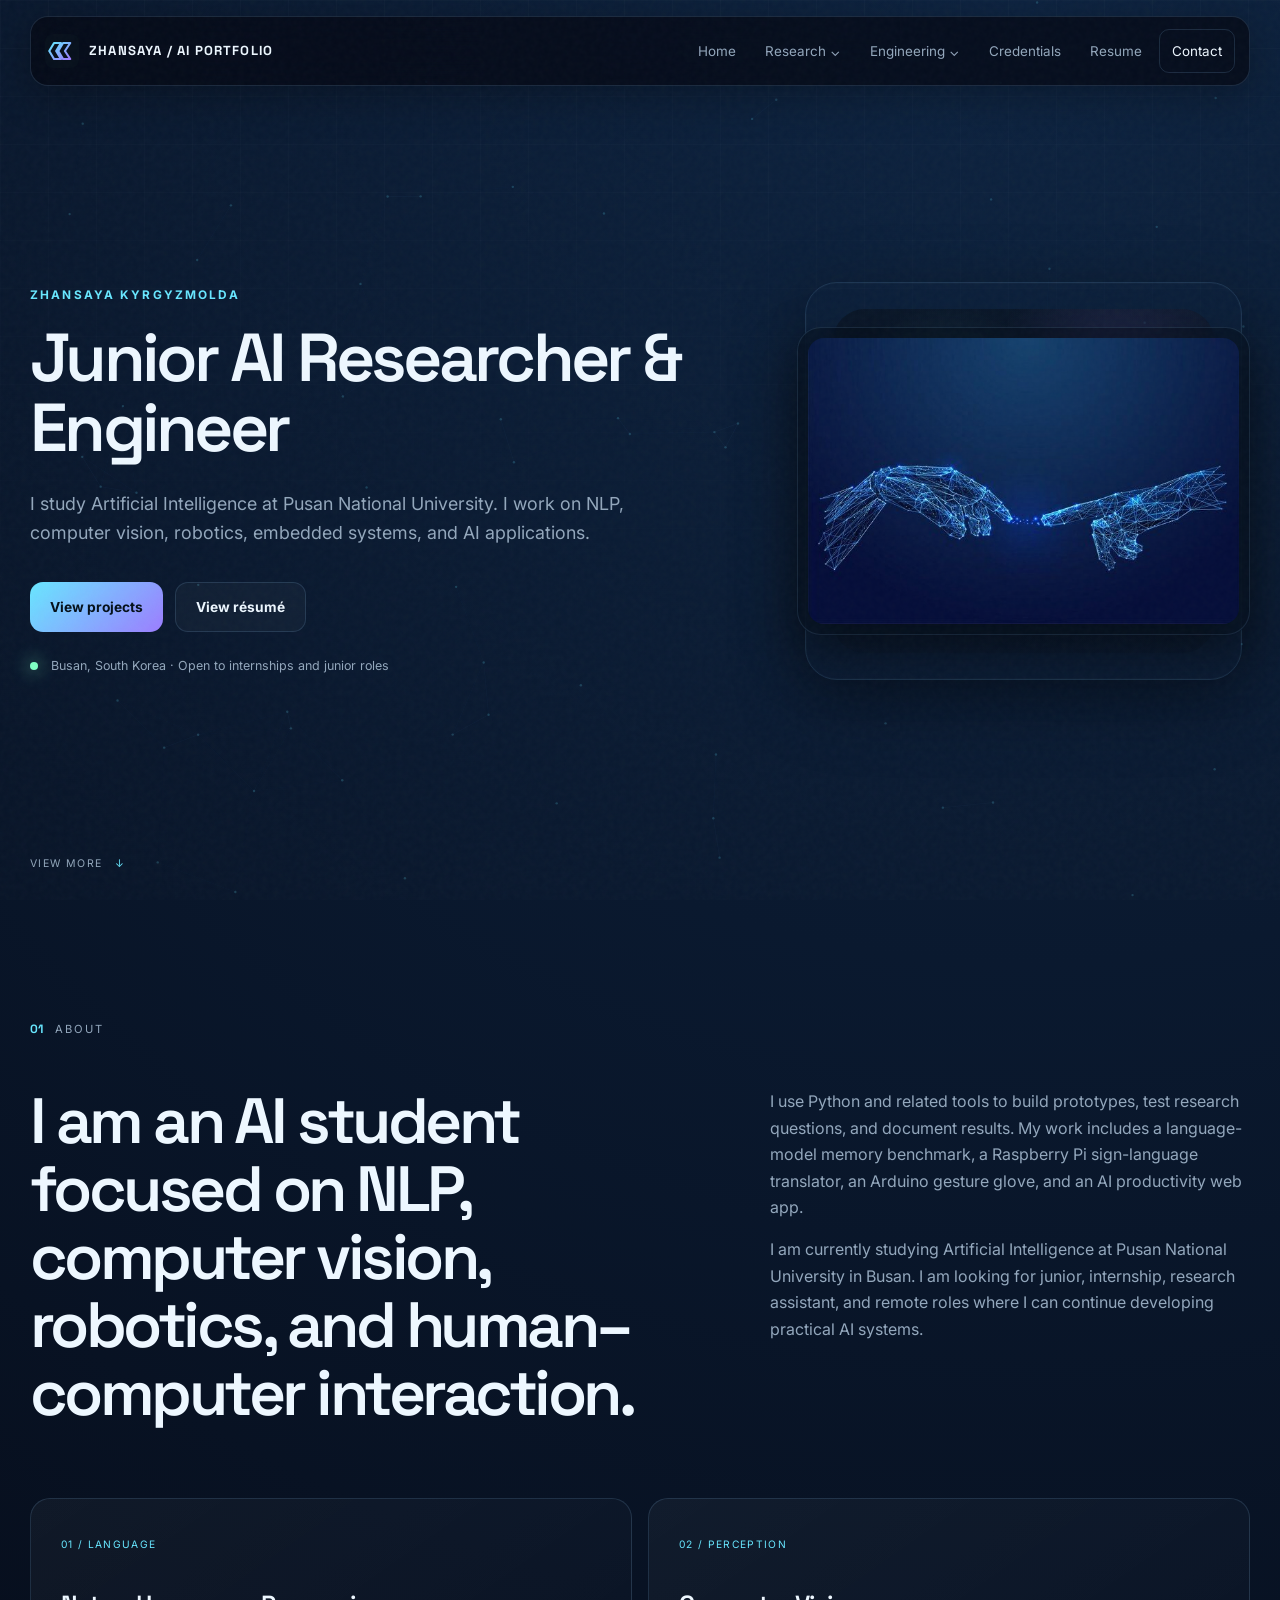
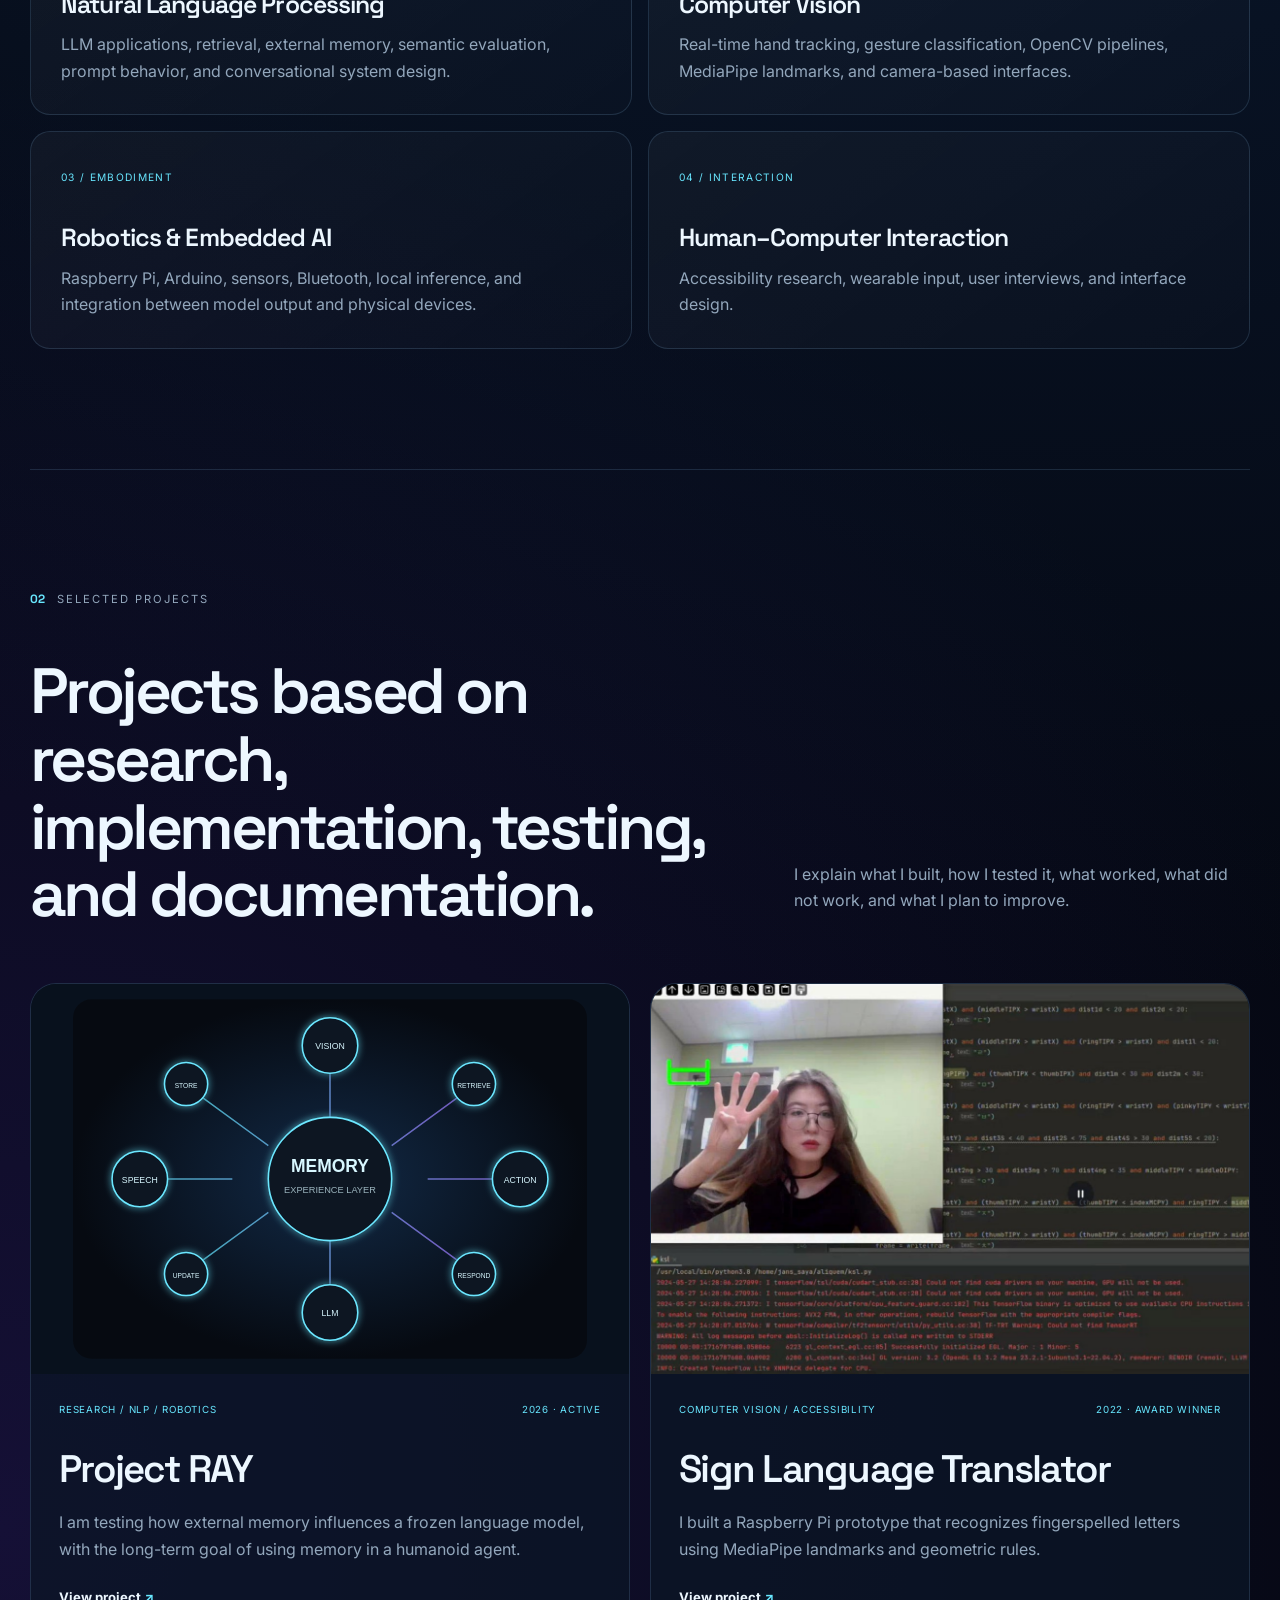
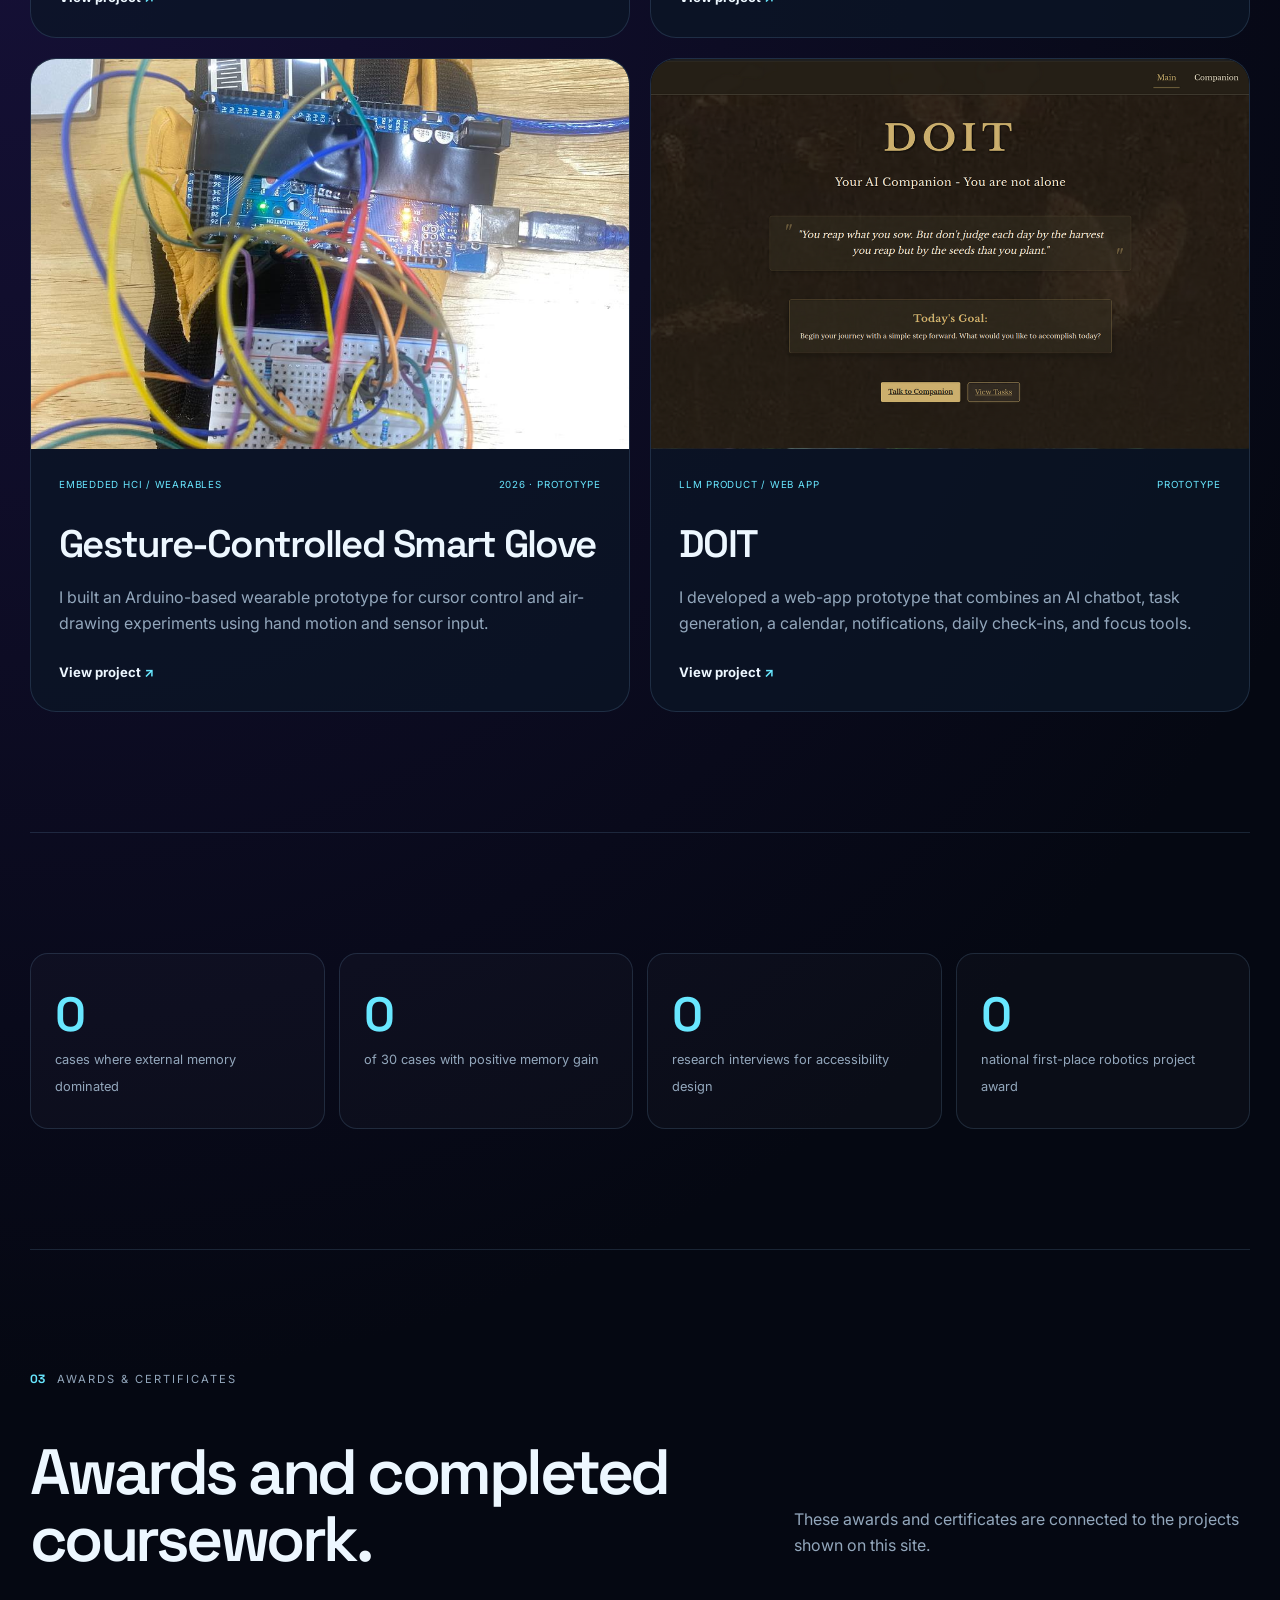
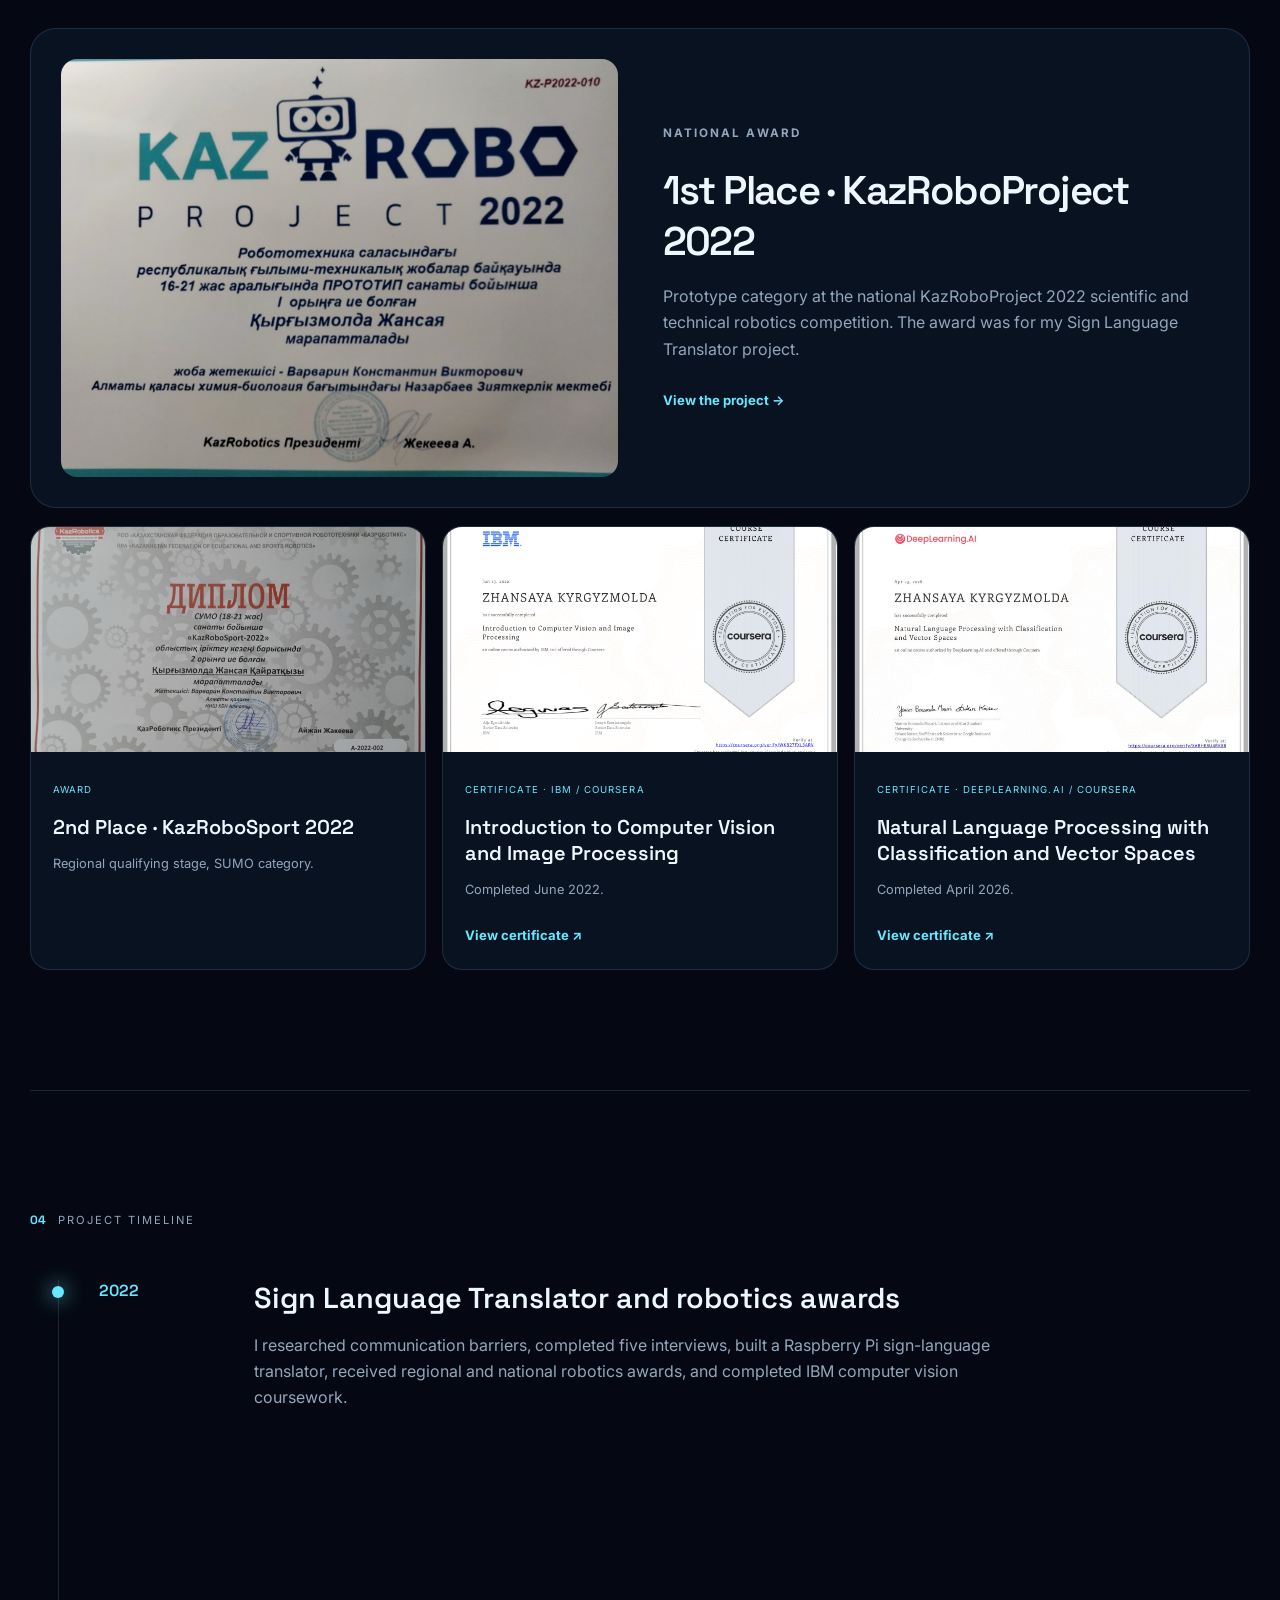
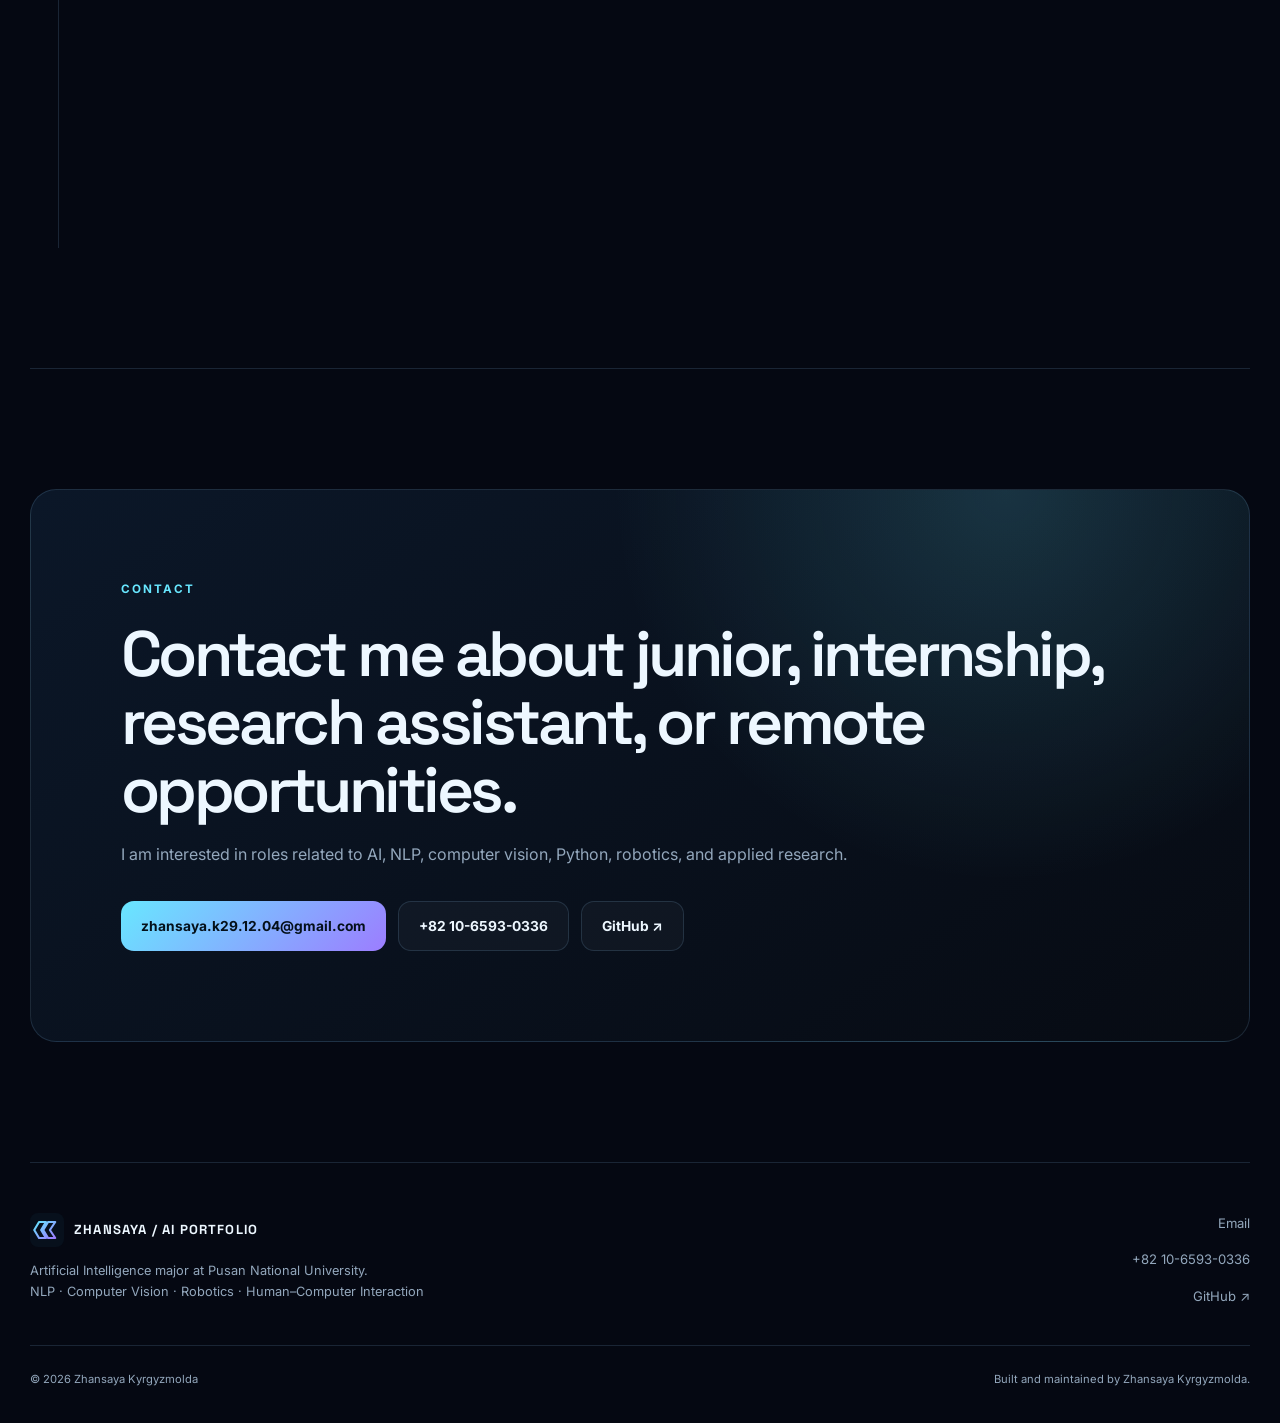
==== commit 3a94bd2c: "Update homepage images" ====
--- a/index.html
+++ b/index.html
@@ -1,12 +1,454 @@
-<!doctype html><html lang="en"><head><meta charset="utf-8"><meta name="viewport" content="width=device-width,initial-scale=1"><meta name="description" content="Portfolio of Zhansaya Kyrgyzmolda, an Artificial Intelligence student at Pusan National University with projects in NLP, computer vision, robotics, and embedded systems."><meta name="theme-color" content="#050914"><meta property="og:title" content="Zhansaya Kyrgyzmolda | AI, NLP & Robotics"><meta property="og:description" content="Portfolio of Zhansaya Kyrgyzmolda, an Artificial Intelligence student at Pusan National University with projects in NLP, computer vision, robotics, and embedded systems."><meta property="og:type" content="website"><meta property="og:url" content="https://jans-saya.github.io/"><link rel="icon" href="assets/images/ui/logo.svg"><link rel="preconnect" href="https://fonts.googleapis.com"><link rel="preconnect" href="https://fonts.gstatic.com" crossorigin><link href="https://fonts.googleapis.com/css2?family=Inter:wght@400;500;600;700&family=Space+Grotesk:wght@500;600;700&display=swap" rel="stylesheet"><link rel="stylesheet" href="assets/css/site.css"><title>Zhansaya Kyrgyzmolda | AI, NLP & Robotics</title></head><body class="home-page"><canvas id="network" aria-hidden="true"></canvas><div class="noise" aria-hidden="true"></div>
-<div class="boot" aria-hidden="true"><div class="boot-card"><div class="boot-mark">ZK</div><p>LOADING PORTFOLIO</p><div class="boot-line"><span></span></div><div class="boot-modules"><span>VISION</span><span>LANGUAGE</span><span>ROBOTICS</span><span>MEMORY</span></div></div></div>
-<header class="site-header"><div class="nav-shell"><a class="brand" href="index.html"><img src="assets/images/ui/logo.svg" alt=""/><span>ZHANSAYA / AI PORTFOLIO</span></a><button class="menu-toggle" aria-label="Toggle navigation" aria-expanded="false"><span></span><span></span></button><nav class="main-nav" aria-label="Main navigation"><a href="index.html">Home</a><div class="nav-group"><button class="nav-drop" aria-expanded="false">Research <span>⌄</span></button><div class="dropdown"><a href="ray.html"><b>Project RAY</b><small>External memory and humanoid AI</small></a><a href="ray.html#benchmark"><b>Memory Benchmark</b><small>Internal vs external knowledge</small></a><a href="ray.html#papers"><b>Reports</b><small>Methods, results, and future work</small></a></div></div><div class="nav-group"><button class="nav-drop" aria-expanded="false">Engineering <span>⌄</span></button><div class="dropdown"><a href="sign-language.html"><b>Sign Language Translator</b><small>Computer vision and accessibility</small></a><a href="glove.html"><b>Gesture Smart Glove</b><small>Wearable input prototype</small></a><a href="doit.html"><b>DOIT</b><small>AI productivity web app</small></a></div></div><a href="index.html#credentials">Credentials</a><a href="resume.html">Resume</a><a class="nav-cta" href="index.html#contact">Contact</a></nav></div></header>
-<main>
-<section class="hero home-hero"><div class="hero-grid"><div class="hero-copy reveal"><p class="kicker">PUSAN NATIONAL UNIVERSITY · ARTIFICIAL INTELLIGENCE</p><h1>I build projects in <em>NLP</em>, computer vision, robotics, and AI applications.</h1><p class="lede">I’m Zhansaya Kyrgyzmolda, an Artificial Intelligence major at Pusan National University. I develop and document projects that combine software, machine learning, and hardware.</p><div class="actions"><a class="btn primary" href="#work">View projects</a><a class="btn ghost" href="resume.html">View résumé</a></div><div class="availability"><span></span> Open to junior roles, internships, research assistant positions, and remote opportunities</div></div><div class="hero-console reveal delay"><div class="console-head"><span>PORTFOLIO STATUS</span><span class="live">● LIVE</span></div><div class="console-orb"><div class="core">AI</div><div class="ring r1"><b>NLP</b></div><div class="ring r2"><b>CV</b></div><div class="ring r3"><b>HRI</b></div></div><div class="console-readout"><div><small>CURRENT FOCUS</small><strong>NLP, Vision & Robotics</strong></div><div><small>CURRENT PROJECT</small><strong>Project RAY</strong></div><div><small>LOCATION</small><strong>Busan, Korea</strong></div></div></div></div><a class="scroll-cue" href="#identity">VIEW MORE <span>↓</span></a></section>
-<section class="section" id="identity"><div class="section-label reveal"><span>01</span><p>ABOUT</p></div><div class="split-intro"><h2 class="reveal">I am an AI student focused on NLP, computer vision, robotics, and human–computer interaction.</h2><div class="reveal delay"><p>I use Python and related tools to build prototypes, test research questions, and document results. My work includes a language-model memory benchmark, a Raspberry Pi sign-language translator, an Arduino gesture glove, and an AI productivity web app.</p><p>I am currently studying Artificial Intelligence at Pusan National University in Busan. I am looking for junior, internship, research assistant, and remote roles where I can continue developing practical AI systems.</p></div></div><div class="domain-grid"><article class="domain-card reveal"><span>01 / LANGUAGE</span><h3>Natural Language Processing</h3><p>LLM applications, retrieval, external memory, semantic evaluation, prompt behavior, and conversational system design.</p></article><article class="domain-card reveal delay"><span>02 / PERCEPTION</span><h3>Computer Vision</h3><p>Real-time hand tracking, gesture classification, OpenCV pipelines, MediaPipe landmarks, and camera-based interfaces.</p></article><article class="domain-card reveal"><span>03 / EMBODIMENT</span><h3>Robotics & Embedded AI</h3><p>Raspberry Pi, Arduino, sensors, Bluetooth, local inference, and integration between model output and physical devices.</p></article><article class="domain-card reveal delay"><span>04 / INTERACTION</span><h3>Human–Computer Interaction</h3><p>Accessibility research, wearable input, user interviews, and interface design.</p></article></div></section>
-<section class="section" id="work"><div class="section-label reveal"><span>02</span><p>SELECTED PROJECTS</p></div><div class="section-title-row"><h2 class="reveal">Projects based on research, implementation, testing, and documentation.</h2><p class="reveal delay">I explain what I built, how I tested it, what worked, what did not work, and what I plan to improve.</p></div><div class="work-grid"><a class="work-card ray-card reveal" href="ray.html"><div class="work-visual"><img src="assets/images/ui/ray-system.svg" alt="Project RAY memory system concept diagram"></div><div class="work-copy"><div class="eyeline"><span>RESEARCH / NLP / ROBOTICS</span><span>2026 · ACTIVE</span></div><h3>Project RAY</h3><p>I am testing how external memory influences a frozen language model, with the long-term goal of using memory in a humanoid agent.</p><div class="card-arrow">View project <span>↗</span></div></div></a><a class="work-card reveal delay" href="sign-language.html"><div class="work-visual"><img src="assets/images/projects/sign-demo-c.jpg" alt="Sign language recognition demonstration"></div><div class="work-copy"><div class="eyeline"><span>COMPUTER VISION / ACCESSIBILITY</span><span>2022 · AWARD WINNER</span></div><h3>Sign Language Translator</h3><p>I built a Raspberry Pi prototype that recognizes fingerspelled letters using MediaPipe landmarks and geometric rules.</p><div class="card-arrow">View project <span>↗</span></div></div></a><a class="work-card reveal" href="glove.html"><div class="work-visual"><img src="assets/images/projects/glove-workspace.jpg" alt="Gesture smart glove prototype workspace"></div><div class="work-copy"><div class="eyeline"><span>EMBEDDED HCI / WEARABLES</span><span>2026 · PROTOTYPE</span></div><h3>Gesture-Controlled Smart Glove</h3><p>I built an Arduino-based wearable prototype for cursor movement and air-drawing experiments using hand motion.</p><div class="card-arrow">View project <span>↗</span></div></div></a><a class="work-card reveal delay" href="doit.html"><div class="work-visual"><img src="assets/images/projects/doit-home.png" alt="DOIT AI productivity app homepage"></div><div class="work-copy"><div class="eyeline"><span>LLM PRODUCT / WEB APP</span><span>PROTOTYPE</span></div><h3>DOIT</h3><p>I developed a web-app prototype that combines an AI chatbot, task generation, a calendar, notifications, daily check-ins, and focus tools.</p><div class="card-arrow">View project <span>↗</span></div></div></a></div></section>
-<section class="section metrics-section"><div class="metric"><strong data-count="14">0</strong><span>cases where external memory dominated</span></div><div class="metric"><strong data-count="27">0</strong><span>of 30 cases with positive memory gain</span></div><div class="metric"><strong data-count="5">0</strong><span>research interviews for accessibility design</span></div><div class="metric"><strong data-count="1">0</strong><span>national first-place robotics project award</span></div></section>
-<section class="section credentials" id="credentials"><div class="section-label reveal"><span>03</span><p>AWARDS & CERTIFICATES</p></div><div class="section-title-row"><h2 class="reveal">Awards and completed coursework.</h2><p class="reveal delay">These awards and certificates are connected to the projects shown on this site.</p></div><div class="credential-feature reveal"><img src="assets/images/certificates/kazroboproject-1st.jpg" alt="KazRoboProject 2022 first place certificate"><div><p class="kicker">NATIONAL AWARD</p><h3>1st Place · KazRoboProject 2022</h3><p>Prototype category at the national KazRoboProject 2022 scientific and technical robotics competition. The award was for my Sign Language Translator project.</p><a class="text-link" href="sign-language.html#award">View the project →</a></div></div><div class="credential-grid"><article class="credential-card reveal"><img src="assets/images/certificates/kazrobosport-2nd.jpg" alt="KazRoboSport 2022 second place diploma"><div><span>AWARD</span><h3>2nd Place · KazRoboSport 2022</h3><p>Regional qualifying stage, SUMO category.</p></div></article><article class="credential-card reveal delay"><img src="assets/images/certificates/cv-certificate.png" alt="IBM Computer Vision certificate"><div><span>CERTIFICATE · IBM / COURSERA</span><h3>Introduction to Computer Vision and Image Processing</h3><p>Completed June 2022.</p><a class="text-link" href="documents/ibm-computer-vision-certificate.pdf">View certificate ↗</a></div></article><article class="credential-card reveal"><img src="assets/images/certificates/nlp-certificate.jpg" alt="DeepLearning.AI NLP certificate"><div><span>CERTIFICATE · DEEPLEARNING.AI / COURSERA</span><h3>Natural Language Processing with Classification and Vector Spaces</h3><p>Completed April 2026.</p><a class="text-link" href="documents/deeplearningai-nlp-certificate.pdf">View certificate ↗</a></div></article></div></section>
-<section class="section timeline-section"><div class="section-label reveal"><span>04</span><p>PROJECT TIMELINE</p></div><div class="timeline"><div class="timeline-item reveal"><time>2022</time><div><h3>Sign Language Translator and robotics awards</h3><p>I researched communication barriers, completed five interviews, built a Raspberry Pi sign-language translator, received regional and national robotics awards, and completed IBM computer vision coursework.</p></div></div><div class="timeline-item reveal"><time>2026</time><div><h3>NLP, external memory, and embedded systems</h3><p>I worked on NLP, local language-model behavior, external-memory evaluation, a wearable input prototype, and the research architecture for Project RAY.</p></div></div><div class="timeline-item reveal"><time>NEXT</time><div><h3>Next steps for Project RAY</h3><p>I plan to develop short-term and long-term memory, multimodal input, simulation, and the physical humanoid platform. The hardware is still in development.</p></div></div></div></section>
-<section class="section contact-section" id="contact"><div class="contact-panel reveal"><p class="kicker">CONTACT</p><h2>Contact me about junior, internship, research assistant, or remote opportunities.</h2><p>I am interested in roles related to AI, NLP, computer vision, Python, robotics, and applied research.</p><div class="actions"><a class="btn primary" href="mailto:zhansaya.k29.12.04@gmail.com">zhansaya.k29.12.04@gmail.com</a><a class="btn ghost" href="tel:+821065930336">+82 10-6593-0336</a><a class="btn ghost" href="https://github.com/jans-saya" target="_blank" rel="noreferrer">GitHub ↗</a></div></div></section>
-</main><footer class="site-footer"><div><a class="brand footer-brand" href="index.html"><img src="assets/images/ui/logo.svg" alt=""/><span>ZHANSAYA / AI PORTFOLIO</span></a><p>Artificial Intelligence major at Pusan National University.<br/>NLP · Computer Vision · Robotics · Human–Computer Interaction</p></div><div class="footer-links"><a href="mailto:zhansaya.k29.12.04@gmail.com">Email</a><a href="tel:+821065930336">+82 10-6593-0336</a><a href="https://github.com/jans-saya" target="_blank" rel="noreferrer">GitHub ↗</a></div><div class="footer-bottom"><span>© <span data-year></span> Zhansaya Kyrgyzmolda</span><span>Built and maintained by Zhansaya Kyrgyzmolda.</span></div></footer><div class="lightbox" aria-hidden="true" role="dialog" aria-modal="true"><button class="lightbox-close" aria-label="Close image">×</button><button class="lightbox-prev" aria-label="Previous image">←</button><figure><img alt=""><figcaption></figcaption></figure><button class="lightbox-next" aria-label="Next image">→</button></div><script src="assets/js/site.js"></script></body></html>+<!doctype html>
+<html lang="en">
+<head>
+  <meta charset="utf-8">
+  <meta name="viewport" content="width=device-width,initial-scale=1">
+  <meta name="description" content="Portfolio of Zhansaya Kyrgyzmolda, a junior AI researcher and engineer studying Artificial Intelligence at Pusan National University.">
+  <meta name="theme-color" content="#050914">
+  <meta property="og:title" content="Zhansaya Kyrgyzmolda | Junior AI Researcher & Engineer">
+  <meta property="og:description" content="AI portfolio covering NLP, computer vision, robotics, embedded systems, and AI applications.">
+  <meta property="og:type" content="website">
+  <meta property="og:url" content="https://jans-saya.github.io/">
+  <link rel="icon" href="assets/images/ui/logo.svg">
+  <link rel="preconnect" href="https://fonts.googleapis.com">
+  <link rel="preconnect" href="https://fonts.gstatic.com" crossorigin>
+  <link href="https://fonts.googleapis.com/css2?family=Inter:wght@400;500;600;700&family=Space+Grotesk:wght@500;600;700&display=swap" rel="stylesheet">
+  <link rel="stylesheet" href="assets/css/site.css">
+  <title>Zhansaya Kyrgyzmolda | Junior AI Researcher & Engineer</title>
+
+  <style>
+    .home-hero-v2 {
+      min-height: 100vh;
+      padding: 150px 0 88px;
+    }
+
+    .home-hero-v2 .hero-grid {
+      grid-template-columns: minmax(0, 1.08fr) minmax(340px, .72fr);
+      gap: clamp(42px, 7vw, 88px);
+      align-items: center;
+    }
+
+    .home-hero-v2 .hero-copy {
+      max-width: 760px;
+    }
+
+    .home-hero-v2 .hero-name {
+      margin: 0 0 18px;
+      color: var(--cyan);
+      font-size: .74rem;
+      font-weight: 700;
+      letter-spacing: .18em;
+      text-transform: uppercase;
+    }
+
+    .home-hero-v2 h1 {
+      max-width: 760px;
+      margin: 0;
+      font: 600 clamp(2.75rem, 5.3vw, 4.85rem)/1.03 "Space Grotesk";
+      letter-spacing: -.055em;
+    }
+
+    .home-hero-v2 .lede {
+      max-width: 680px;
+      margin-top: 26px;
+      font-size: clamp(1rem, 1.4vw, 1.12rem);
+    }
+
+    .home-hero-v2 .availability {
+      margin-top: 24px;
+    }
+
+    .hero-robot {
+      position: relative;
+      min-height: 430px;
+      display: grid;
+      place-items: center;
+      isolation: isolate;
+    }
+
+    .hero-robot::before {
+      content: "";
+      position: absolute;
+      inset: 10% 8%;
+      border-radius: 32px;
+      background:
+        radial-gradient(circle at 30% 30%, rgba(104,231,255,.14), transparent 30%),
+        radial-gradient(circle at 75% 20%, rgba(156,125,255,.16), transparent 32%),
+        linear-gradient(180deg, rgba(10,17,28,.55), rgba(10,17,28,.15));
+      filter: blur(0.5px);
+      z-index: -2;
+    }
+
+    .hero-robot::after {
+      content: "";
+      position: absolute;
+      width: min(540px, 96%);
+      height: min(420px, 92%);
+      border-radius: 32px;
+      border: 1px solid rgba(137,193,235,.14);
+      box-shadow:
+        0 20px 70px rgba(0, 0, 0, .34),
+        0 0 0 1px rgba(255,255,255,.02) inset;
+      z-index: -1;
+    }
+
+    .hero-visual-panel {
+      width: min(560px, 100%);
+      padding: 10px;
+      border-radius: 24px;
+      background: rgba(7,12,22,.42);
+      border: 1px solid rgba(137,193,235,.14);
+      box-shadow: 0 24px 60px rgba(0,0,0,.32);
+      backdrop-filter: blur(8px);
+    }
+
+    .hero-visual-panel img {
+      display: block;
+      width: 100%;
+      height: auto;
+      border-radius: 16px;
+      object-fit: cover;
+      box-shadow: 0 14px 36px rgba(0,0,0,.28);
+    }
+
+    @media (max-width: 900px) {
+      .home-hero-v2 {
+        padding-top: 130px;
+      }
+
+      .home-hero-v2 .hero-grid {
+        grid-template-columns: 1fr;
+      }
+
+      .hero-robot {
+        min-height: 380px;
+      }
+
+      .hero-visual-panel {
+        width: min(430px, 92vw);
+        padding: 14px;
+      }
+
+    }
+  </style>
+</head>
+
+<body class="home-page">
+  <canvas id="network" aria-hidden="true"></canvas>
+  <div class="noise" aria-hidden="true"></div>
+
+  <div class="boot" aria-hidden="true">
+    <div class="boot-card">
+      <div class="boot-mark">ZK</div>
+      <p>LOADING PORTFOLIO</p>
+      <div class="boot-line"><span></span></div>
+      <div class="boot-modules">
+        <span>VISION</span>
+        <span>LANGUAGE</span>
+        <span>ROBOTICS</span>
+        <span>MEMORY</span>
+      </div>
+    </div>
+  </div>
+
+  <header class="site-header">
+    <div class="nav-shell">
+      <a class="brand" href="index.html">
+        <img src="assets/images/ui/logo.svg" alt="">
+        <span>ZHANSAYA / AI PORTFOLIO</span>
+      </a>
+
+      <button class="menu-toggle" aria-label="Toggle navigation" aria-expanded="false">
+        <span></span><span></span>
+      </button>
+
+      <nav class="main-nav" aria-label="Main navigation">
+        <a href="index.html">Home</a>
+
+        <div class="nav-group">
+          <button class="nav-drop" aria-expanded="false">Research <span>⌄</span></button>
+          <div class="dropdown">
+            <a href="ray.html"><b>Project RAY</b><small>External memory and humanoid AI</small></a>
+            <a href="ray.html#benchmark"><b>Memory Benchmark</b><small>Internal vs external knowledge</small></a>
+            <a href="ray.html#papers"><b>Reports</b><small>Methods, results, and future work</small></a>
+          </div>
+        </div>
+
+        <div class="nav-group">
+          <button class="nav-drop" aria-expanded="false">Engineering <span>⌄</span></button>
+          <div class="dropdown">
+            <a href="sign-language.html"><b>Sign Language Translator</b><small>Computer vision and accessibility</small></a>
+            <a href="glove.html"><b>Gesture Smart Glove</b><small>Wearable input prototype</small></a>
+            <a href="doit.html"><b>DOIT</b><small>AI productivity web app</small></a>
+          </div>
+        </div>
+
+        <a href="index.html#credentials">Credentials</a>
+        <a href="resume.html">Resume</a>
+        <a class="nav-cta" href="index.html#contact">Contact</a>
+      </nav>
+    </div>
+  </header>
+
+  <main>
+    <section class="hero home-hero home-hero-v2">
+      <div class="hero-grid">
+        <div class="hero-copy reveal">
+          <p class="hero-name">Zhansaya Kyrgyzmolda</p>
+          <h1>Junior AI Researcher &amp; Engineer</h1>
+          <p class="lede">I study Artificial Intelligence at Pusan National University. I work on NLP, computer vision, robotics, embedded systems, and AI applications.</p>
+
+          <div class="actions">
+            <a class="btn primary" href="#work">View projects</a>
+            <a class="btn ghost" href="resume.html">View résumé</a>
+          </div>
+
+          <div class="availability">
+            <span></span>
+            Busan, South Korea · Open to internships and junior roles
+          </div>
+        </div>
+
+        <div class="hero-robot reveal delay" aria-label="Digital human connection illustration">
+          <div class="hero-visual-panel">
+            <img src="[data-uri]" alt="Abstract digital illustration of two connected hands made of blue lines">
+          </div>
+        </div>
+      </div>
+
+      <a class="scroll-cue" href="#identity">VIEW MORE <span>↓</span></a>
+    </section>
+
+    <section class="section" id="identity">
+      <div class="section-label reveal"><span>01</span><p>ABOUT</p></div>
+
+      <div class="split-intro">
+        <h2 class="reveal">I am an AI student focused on NLP, computer vision, robotics, and human–computer interaction.</h2>
+        <div class="reveal delay">
+          <p>I use Python and related tools to build prototypes, test research questions, and document results. My work includes a language-model memory benchmark, a Raspberry Pi sign-language translator, an Arduino gesture glove, and an AI productivity web app.</p>
+          <p>I am currently studying Artificial Intelligence at Pusan National University in Busan. I am looking for junior, internship, research assistant, and remote roles where I can continue developing practical AI systems.</p>
+        </div>
+      </div>
+
+      <div class="domain-grid">
+        <article class="domain-card reveal">
+          <span>01 / LANGUAGE</span>
+          <h3>Natural Language Processing</h3>
+          <p>LLM applications, retrieval, external memory, semantic evaluation, prompt behavior, and conversational system design.</p>
+        </article>
+
+        <article class="domain-card reveal delay">
+          <span>02 / PERCEPTION</span>
+          <h3>Computer Vision</h3>
+          <p>Real-time hand tracking, gesture classification, OpenCV pipelines, MediaPipe landmarks, and camera-based interfaces.</p>
+        </article>
+
+        <article class="domain-card reveal">
+          <span>03 / EMBODIMENT</span>
+          <h3>Robotics &amp; Embedded AI</h3>
+          <p>Raspberry Pi, Arduino, sensors, Bluetooth, local inference, and integration between model output and physical devices.</p>
+        </article>
+
+        <article class="domain-card reveal delay">
+          <span>04 / INTERACTION</span>
+          <h3>Human–Computer Interaction</h3>
+          <p>Accessibility research, wearable input, user interviews, and interface design.</p>
+        </article>
+      </div>
+    </section>
+
+    <section class="section" id="work">
+      <div class="section-label reveal"><span>02</span><p>SELECTED PROJECTS</p></div>
+
+      <div class="section-title-row">
+        <h2 class="reveal">Projects based on research, implementation, testing, and documentation.</h2>
+        <p class="reveal delay">I explain what I built, how I tested it, what worked, what did not work, and what I plan to improve.</p>
+      </div>
+
+      <div class="work-grid">
+        <a class="work-card ray-card reveal" href="ray.html">
+          <div class="work-visual">
+            <img src="assets/images/ui/ray-system.svg" alt="Project RAY memory system concept diagram">
+          </div>
+          <div class="work-copy">
+            <div class="eyeline"><span>RESEARCH / NLP / ROBOTICS</span><span>2026 · ACTIVE</span></div>
+            <h3>Project RAY</h3>
+            <p>I am testing how external memory influences a frozen language model, with the long-term goal of using memory in a humanoid agent.</p>
+            <div class="card-arrow">View project <span>↗</span></div>
+          </div>
+        </a>
+
+        <a class="work-card reveal delay" href="sign-language.html">
+          <div class="work-visual">
+            <img src="assets/images/projects/sign-demo-c.jpg" alt="Sign language recognition demonstration">
+          </div>
+          <div class="work-copy">
+            <div class="eyeline"><span>COMPUTER VISION / ACCESSIBILITY</span><span>2022 · AWARD WINNER</span></div>
+            <h3>Sign Language Translator</h3>
+            <p>I built a Raspberry Pi prototype that recognizes fingerspelled letters using MediaPipe landmarks and geometric rules.</p>
+            <div class="card-arrow">View project <span>↗</span></div>
+          </div>
+        </a>
+
+        <a class="work-card reveal" href="glove.html">
+          <div class="work-visual">
+            <img src="[data-uri]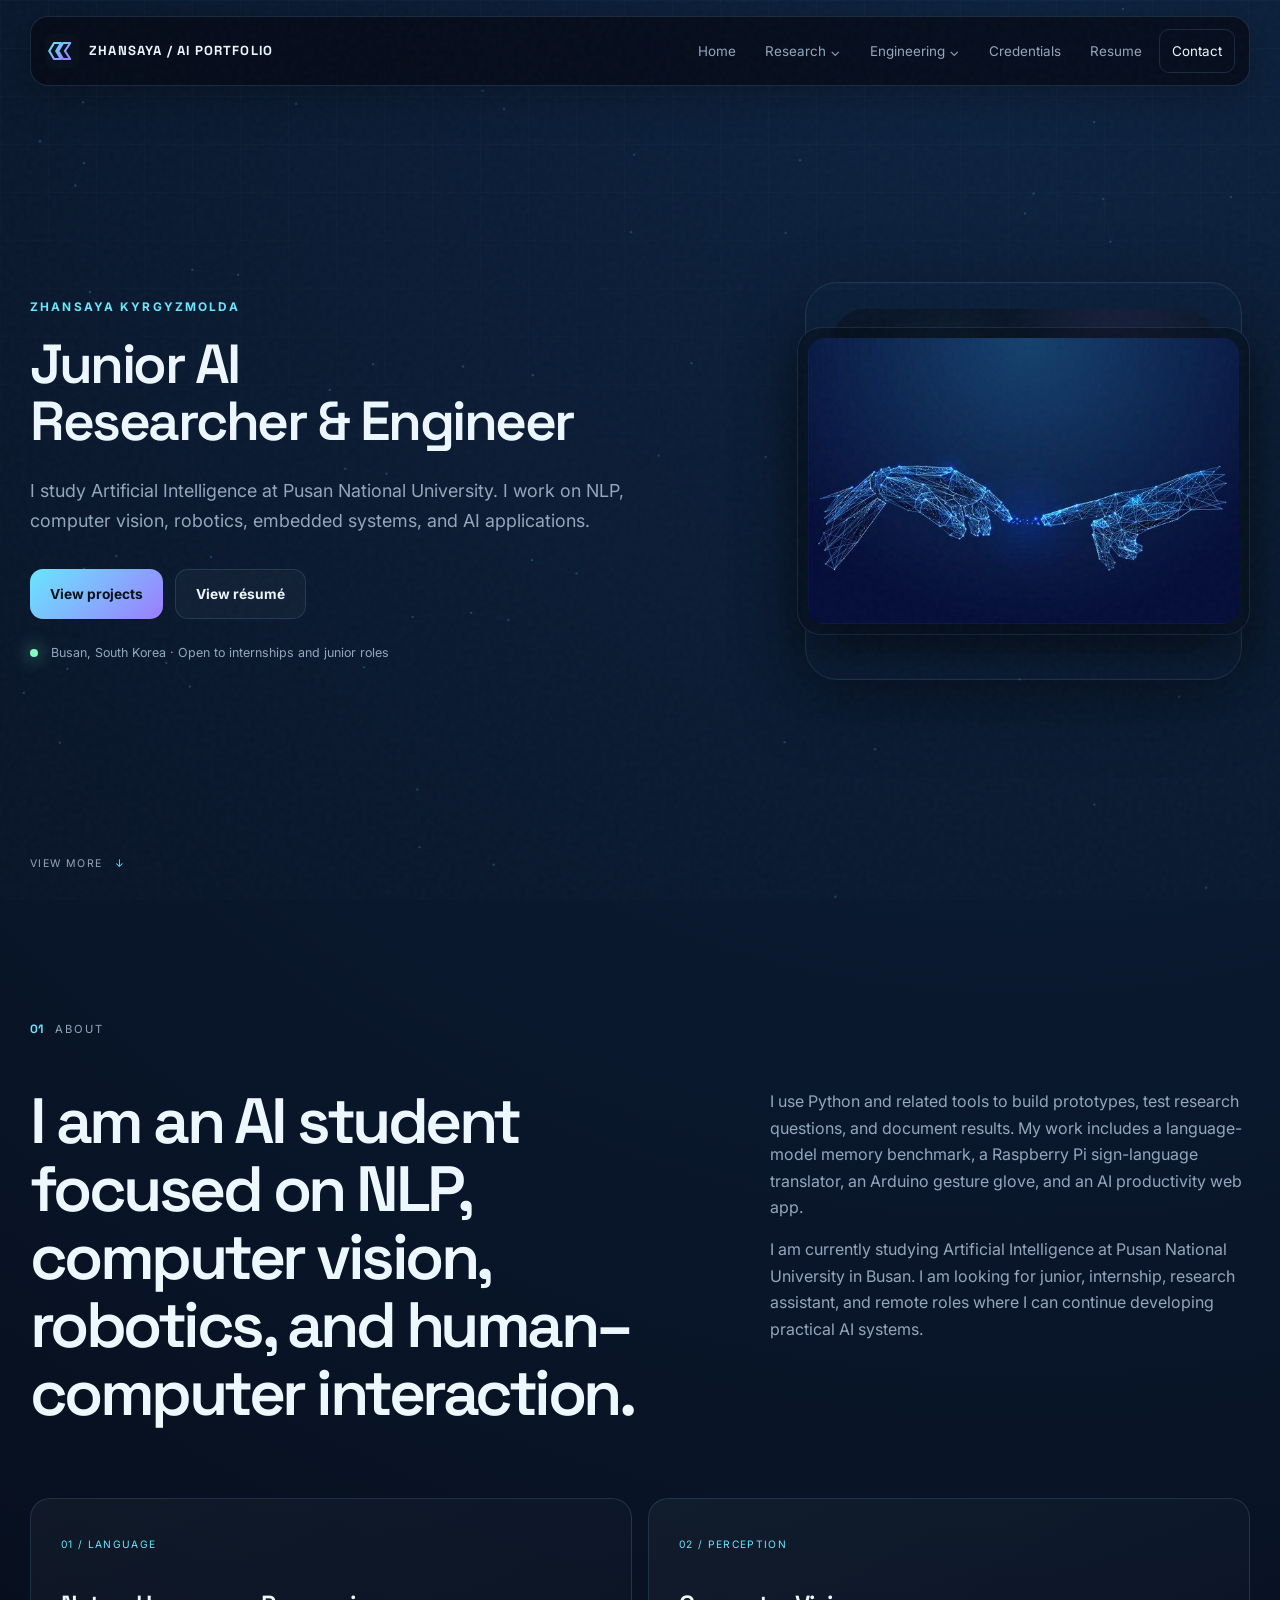
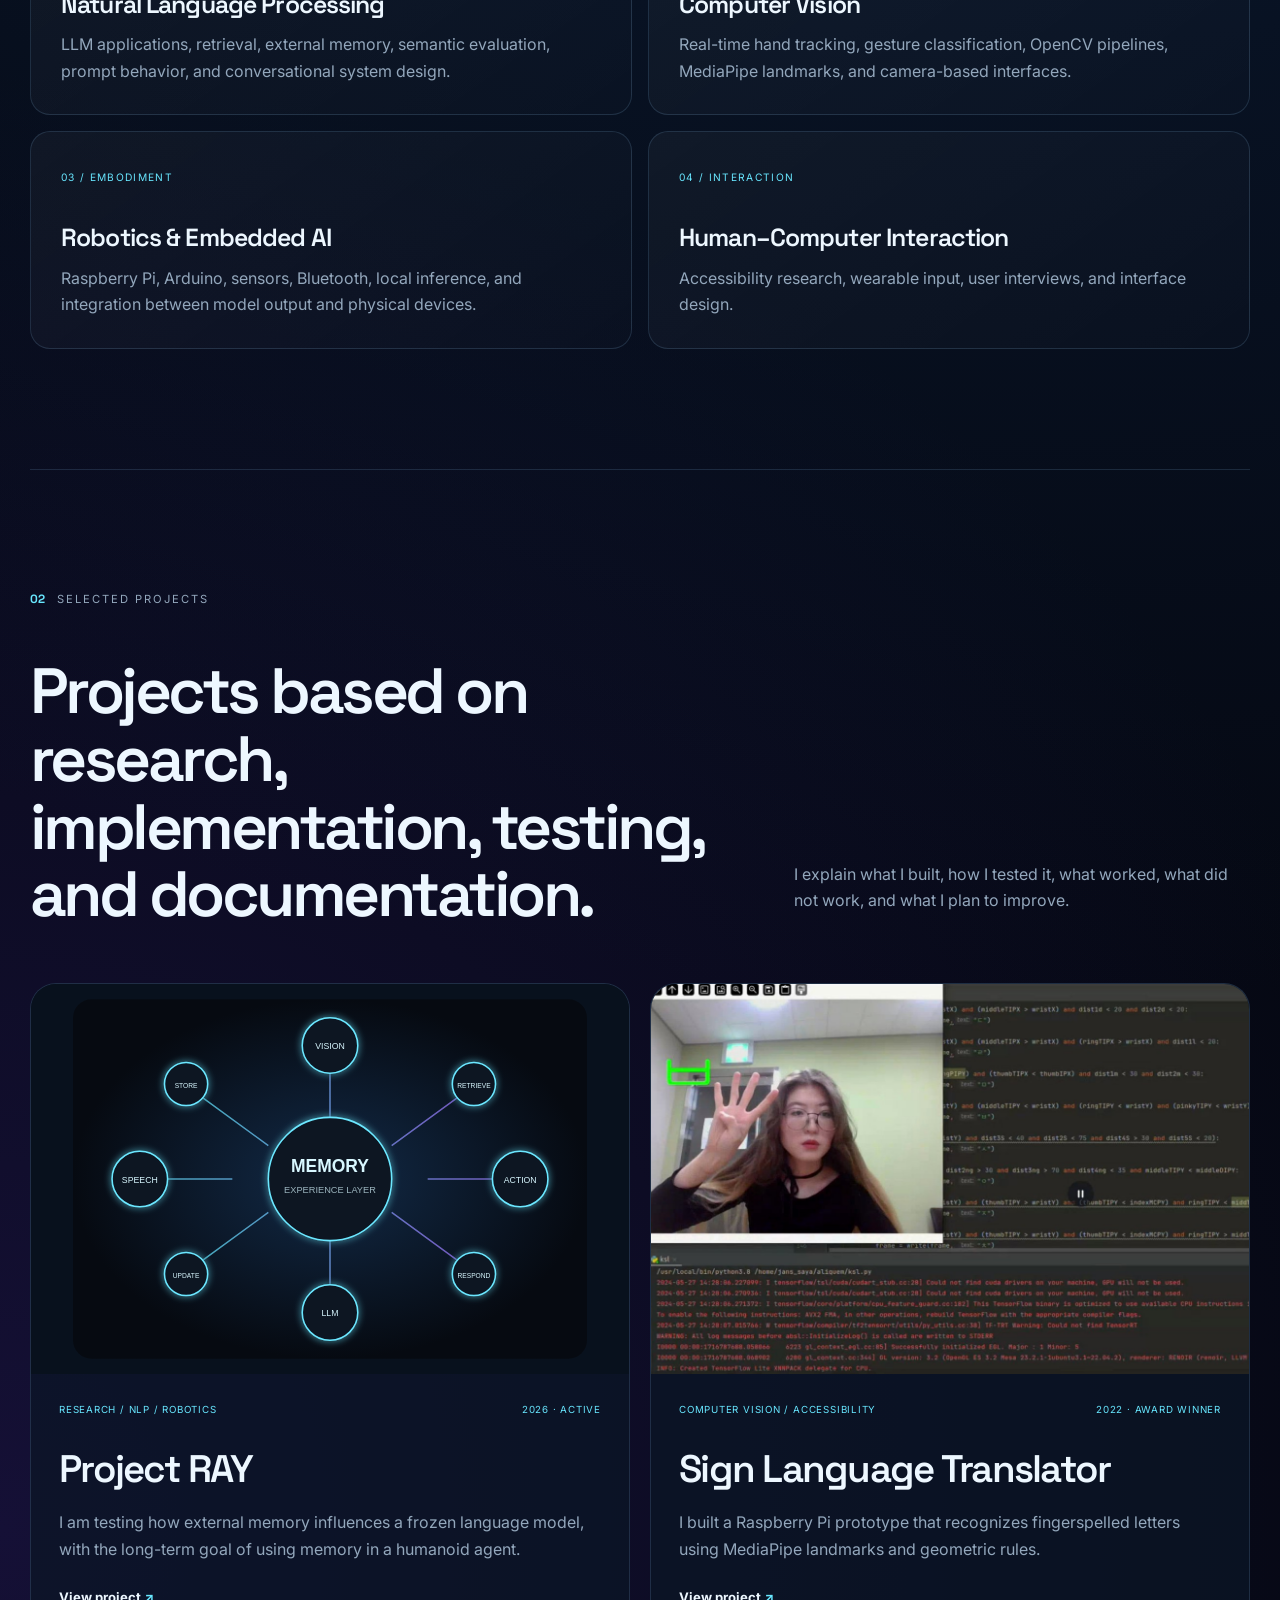
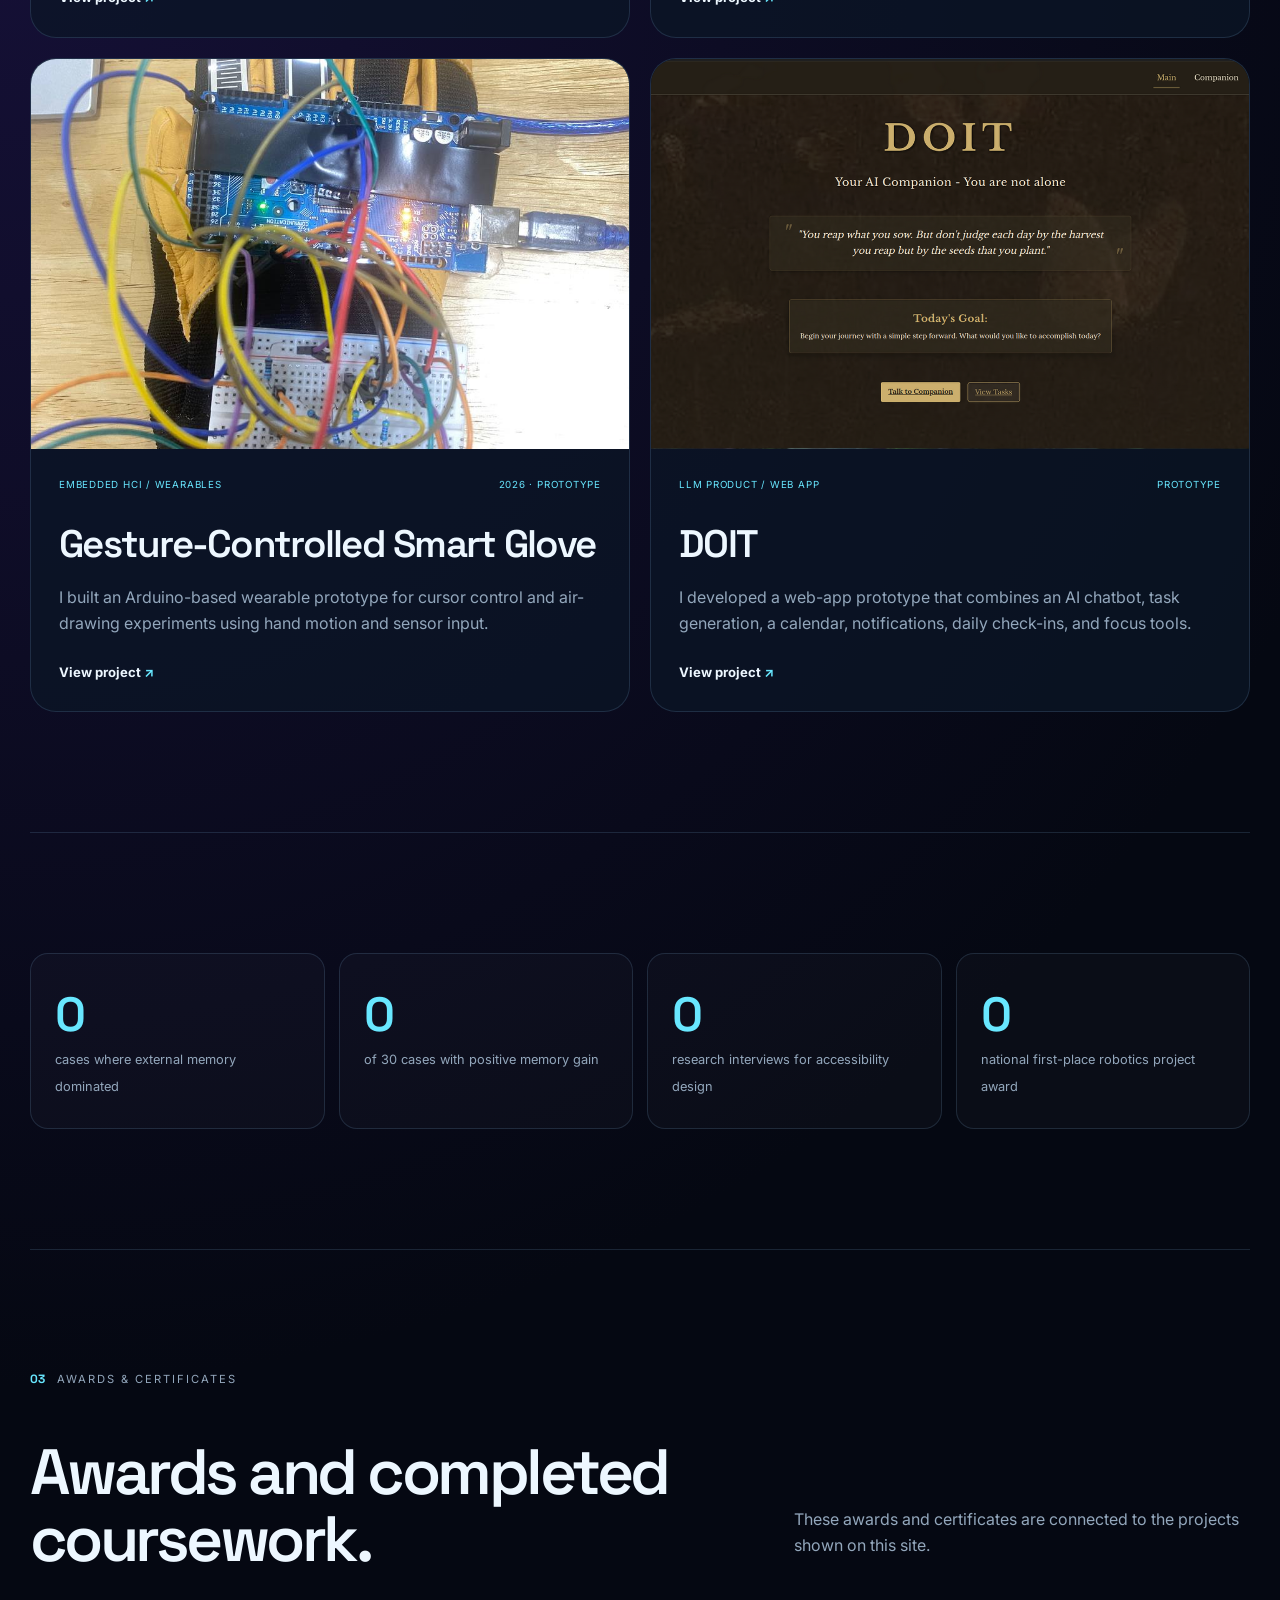
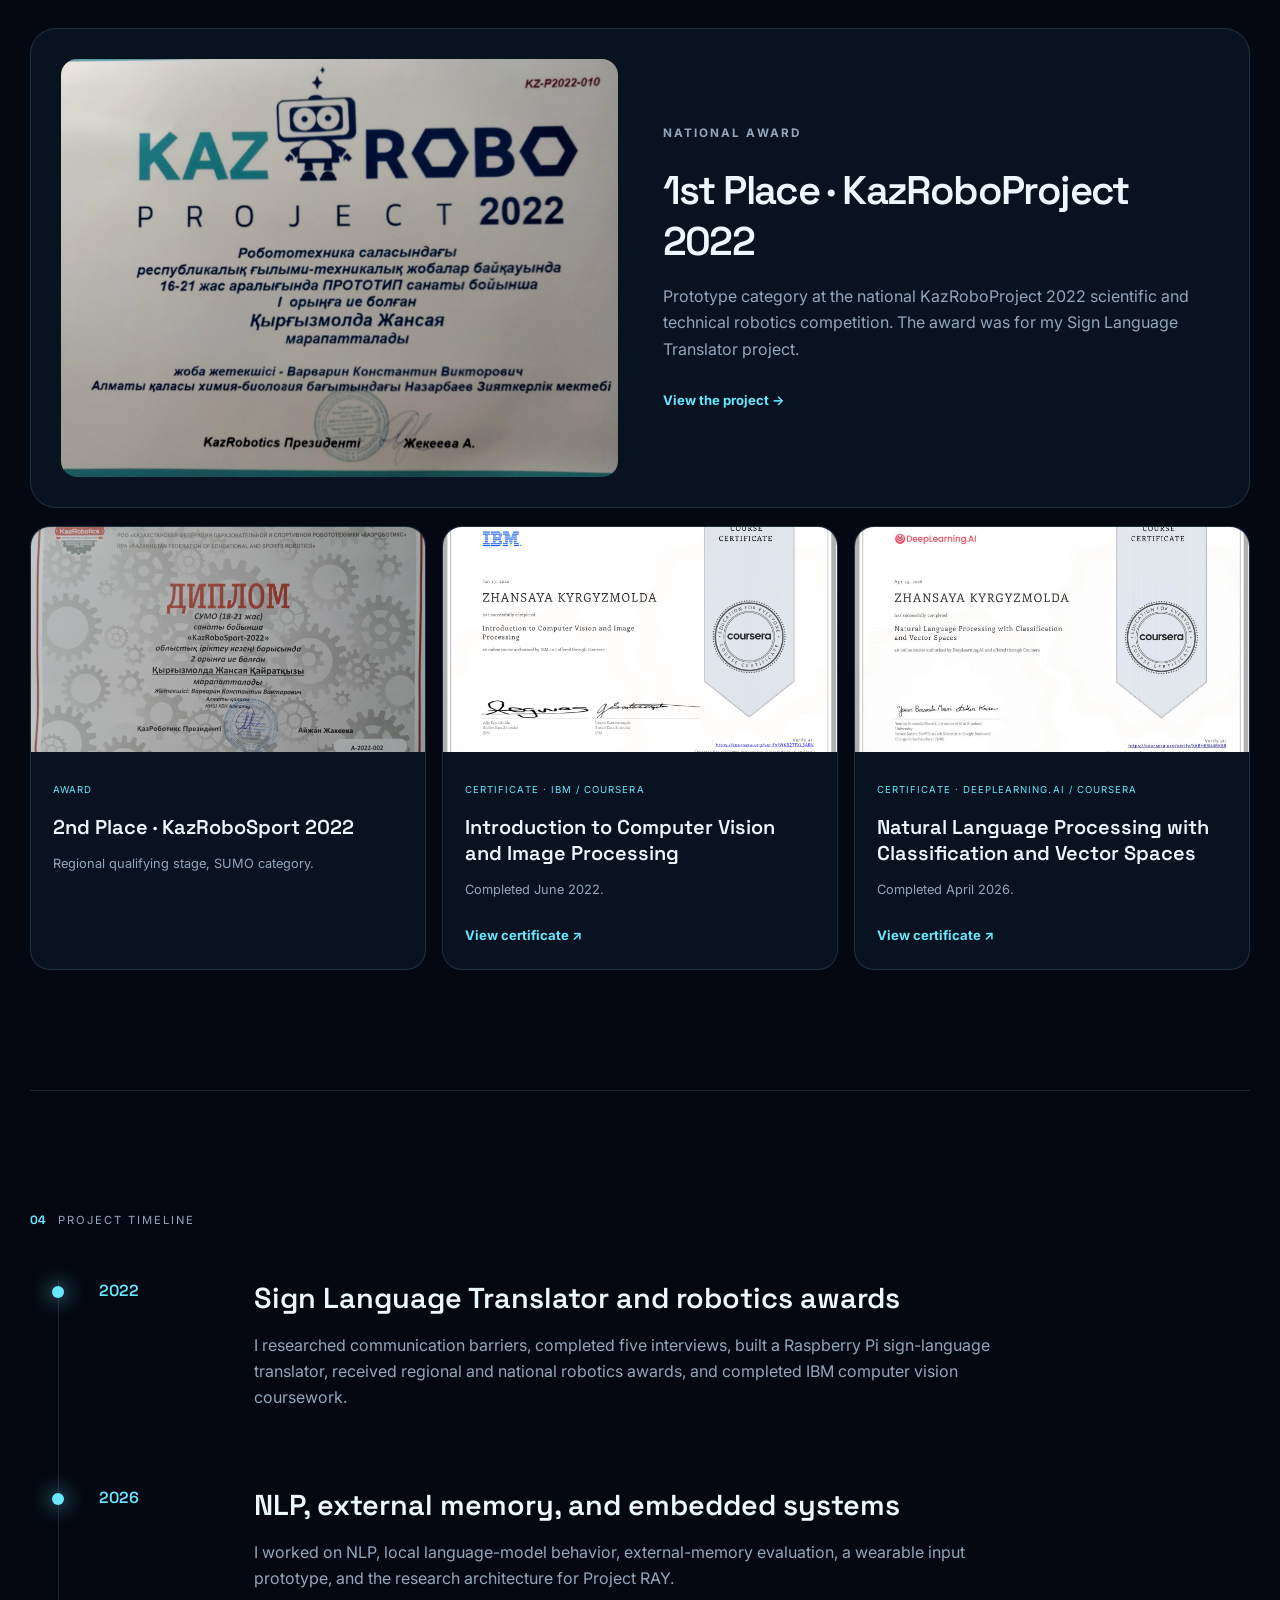
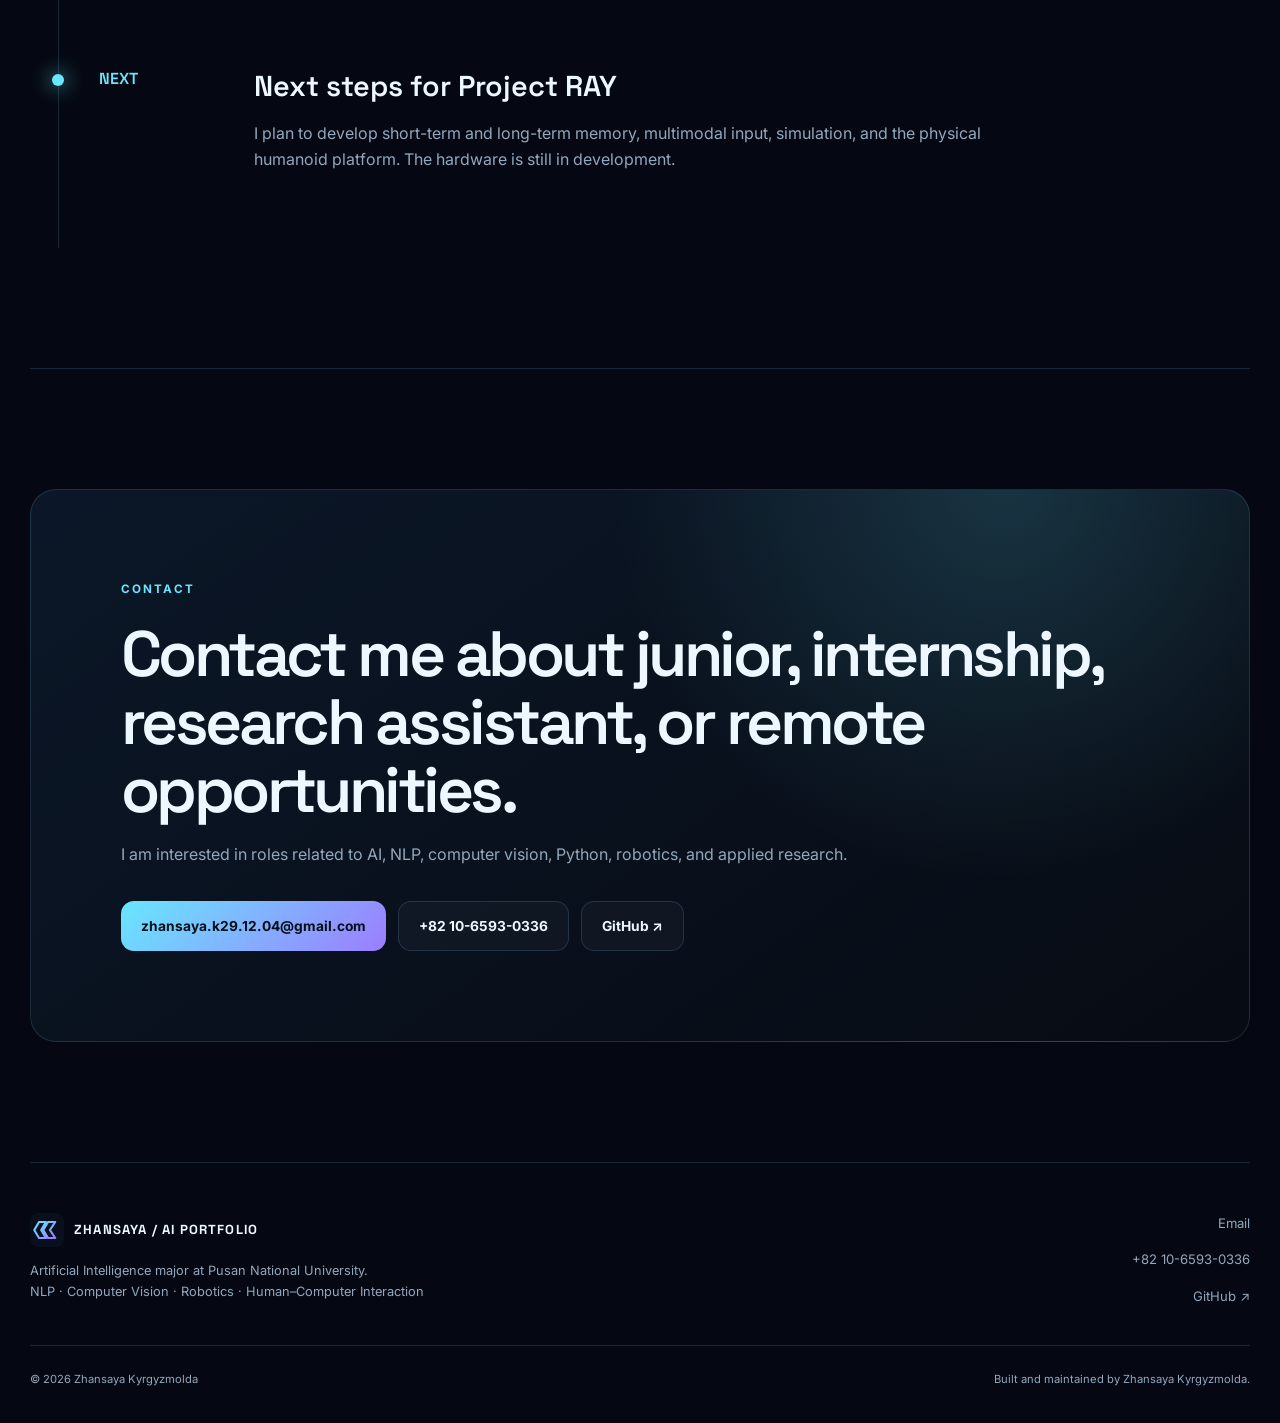
==== commit 70ccbff1: "fix homepage title layout" ====
--- a/index.html
+++ b/index.html
@@ -44,8 +44,16 @@
     .home-hero-v2 h1 {
       max-width: 760px;
       margin: 0;
-      font: 600 clamp(2.75rem, 5.3vw, 4.85rem)/1.03 "Space Grotesk";
-      letter-spacing: -.055em;
+      font: 600 clamp(2.5rem, 4.3vw, 4.1rem)/1.04 "Space Grotesk";
+      letter-spacing: -.045em;
+    }
+
+    .home-hero-v2 h1 span {
+      display: block;
+    }
+
+    .home-hero-v2 h1 .title-role {
+      white-space: nowrap;
     }
 
     .home-hero-v2 .lede {
@@ -111,7 +119,7 @@
       box-shadow: 0 14px 36px rgba(0,0,0,.28);
     }
 
-    @media (max-width: 900px) {
+    @media (max-width: 980px) {
       .home-hero-v2 {
         padding-top: 130px;
       }
@@ -125,10 +133,15 @@
       }
 
       .hero-visual-panel {
-        width: min(430px, 92vw);
+        width: min(560px, 92vw);
         padding: 14px;
       }
-
+    }
+
+    @media (max-width: 620px) {
+      .home-hero-v2 h1 .title-role {
+        white-space: normal;
+      }
     }
   </style>
 </head>
@@ -195,7 +208,7 @@
       <div class="hero-grid">
         <div class="hero-copy reveal">
           <p class="hero-name">Zhansaya Kyrgyzmolda</p>
-          <h1>Junior AI Researcher &amp; Engineer</h1>
+          <h1><span>Junior AI</span><span class="title-role">Researcher &amp; Engineer</span></h1>
           <p class="lede">I study Artificial Intelligence at Pusan National University. I work on NLP, computer vision, robotics, embedded systems, and AI applications.</p>
 
           <div class="actions">
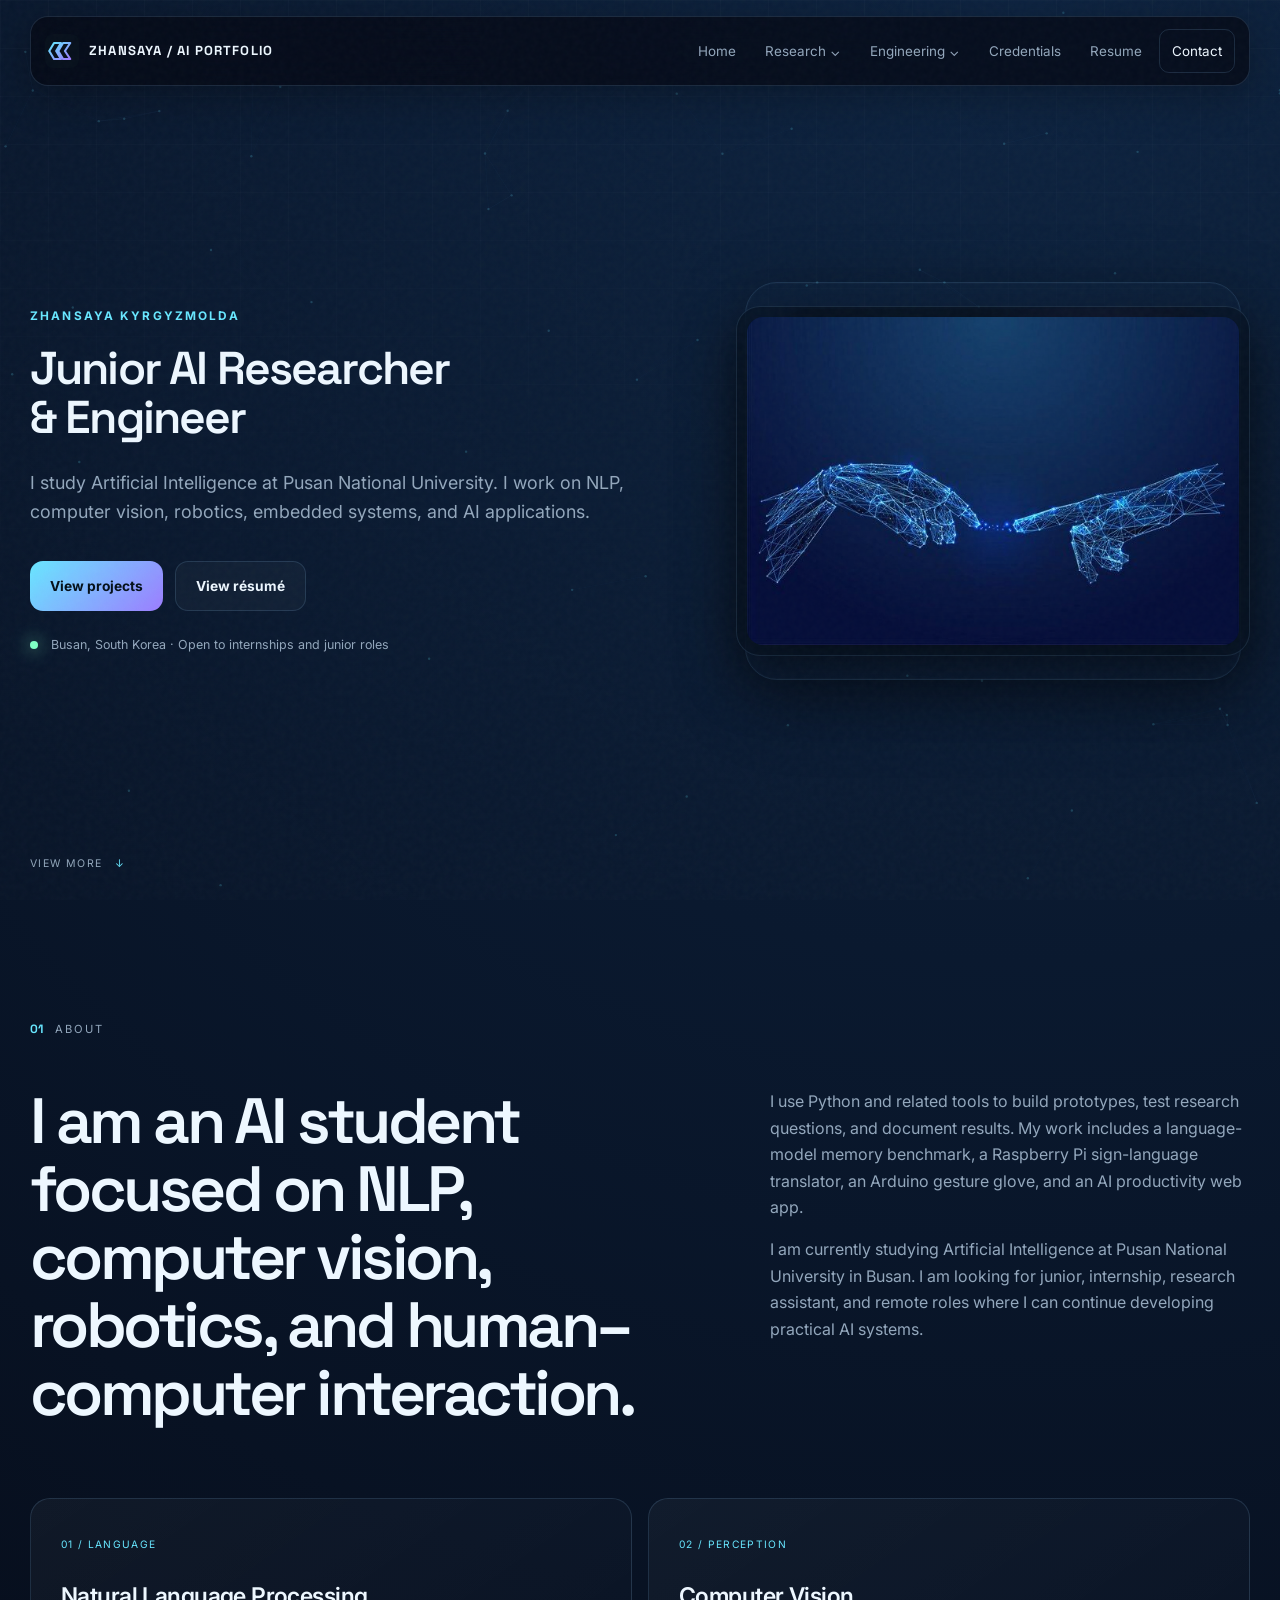
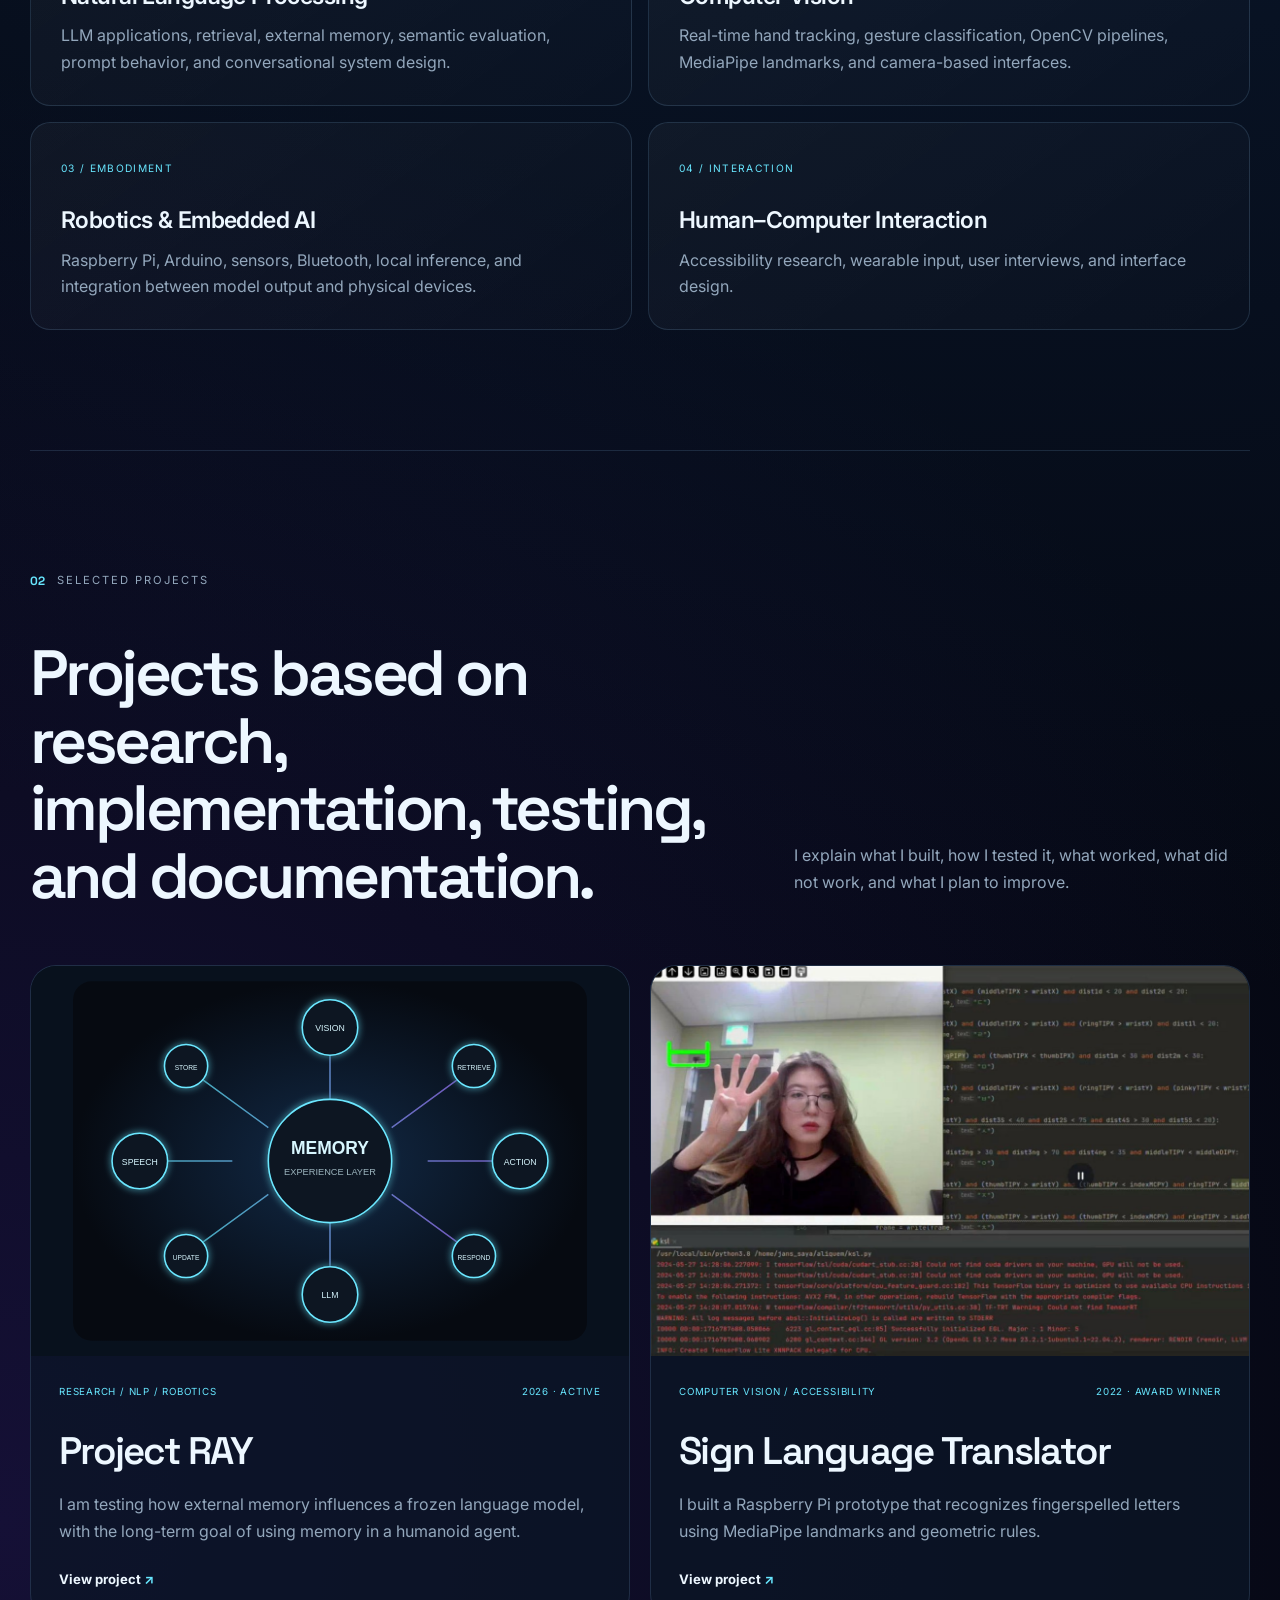
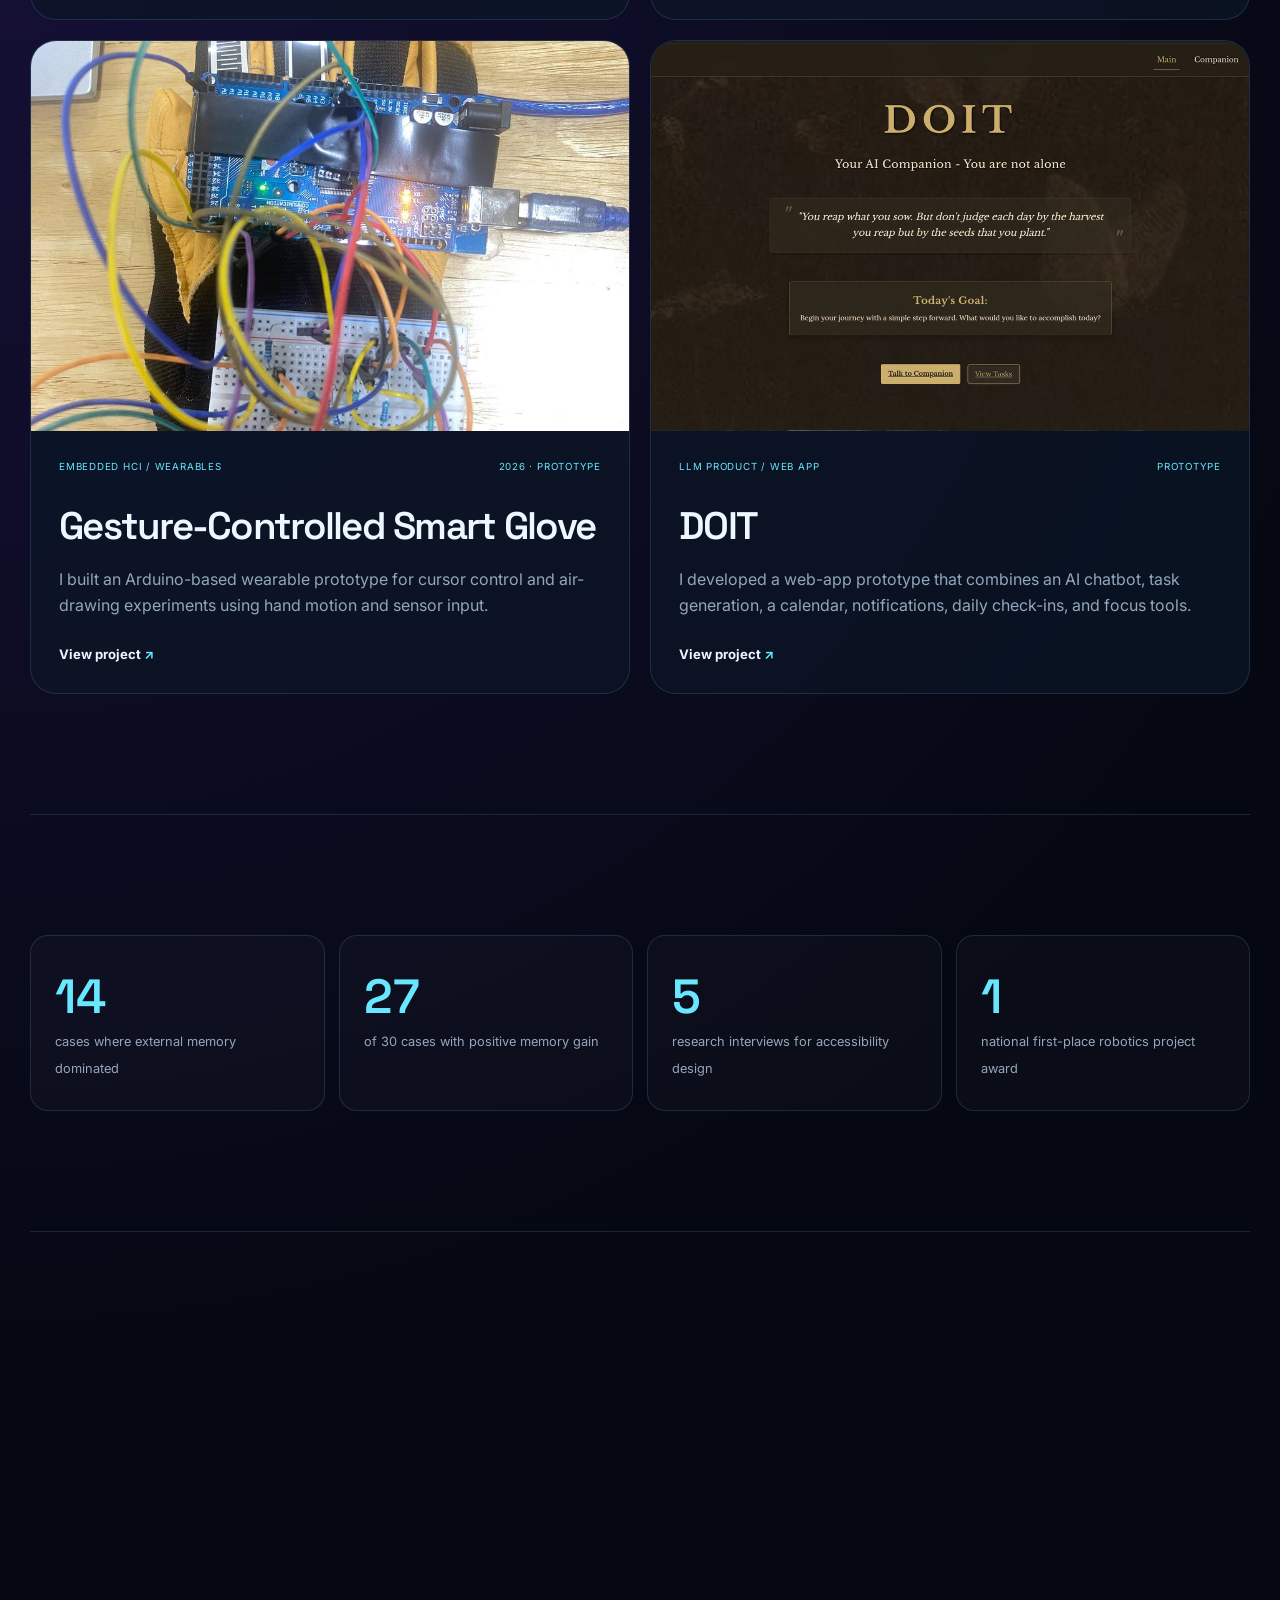
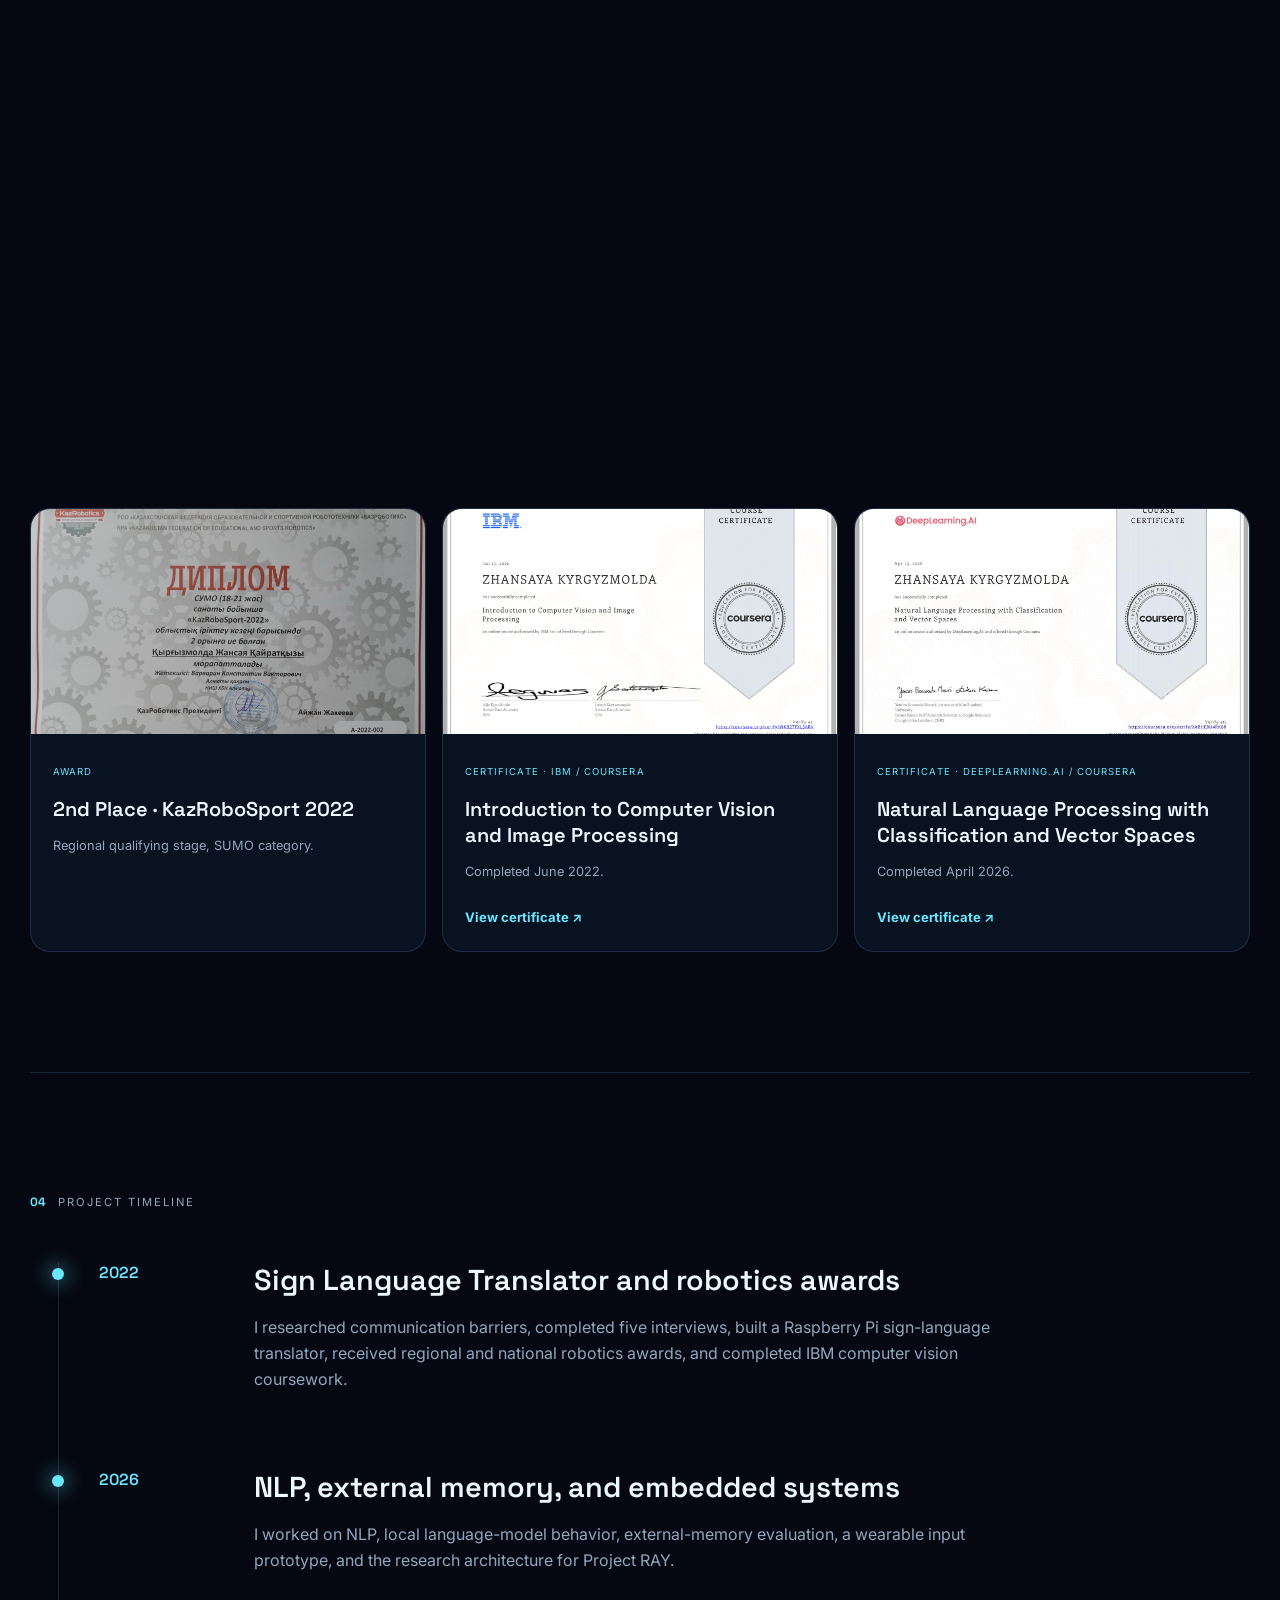
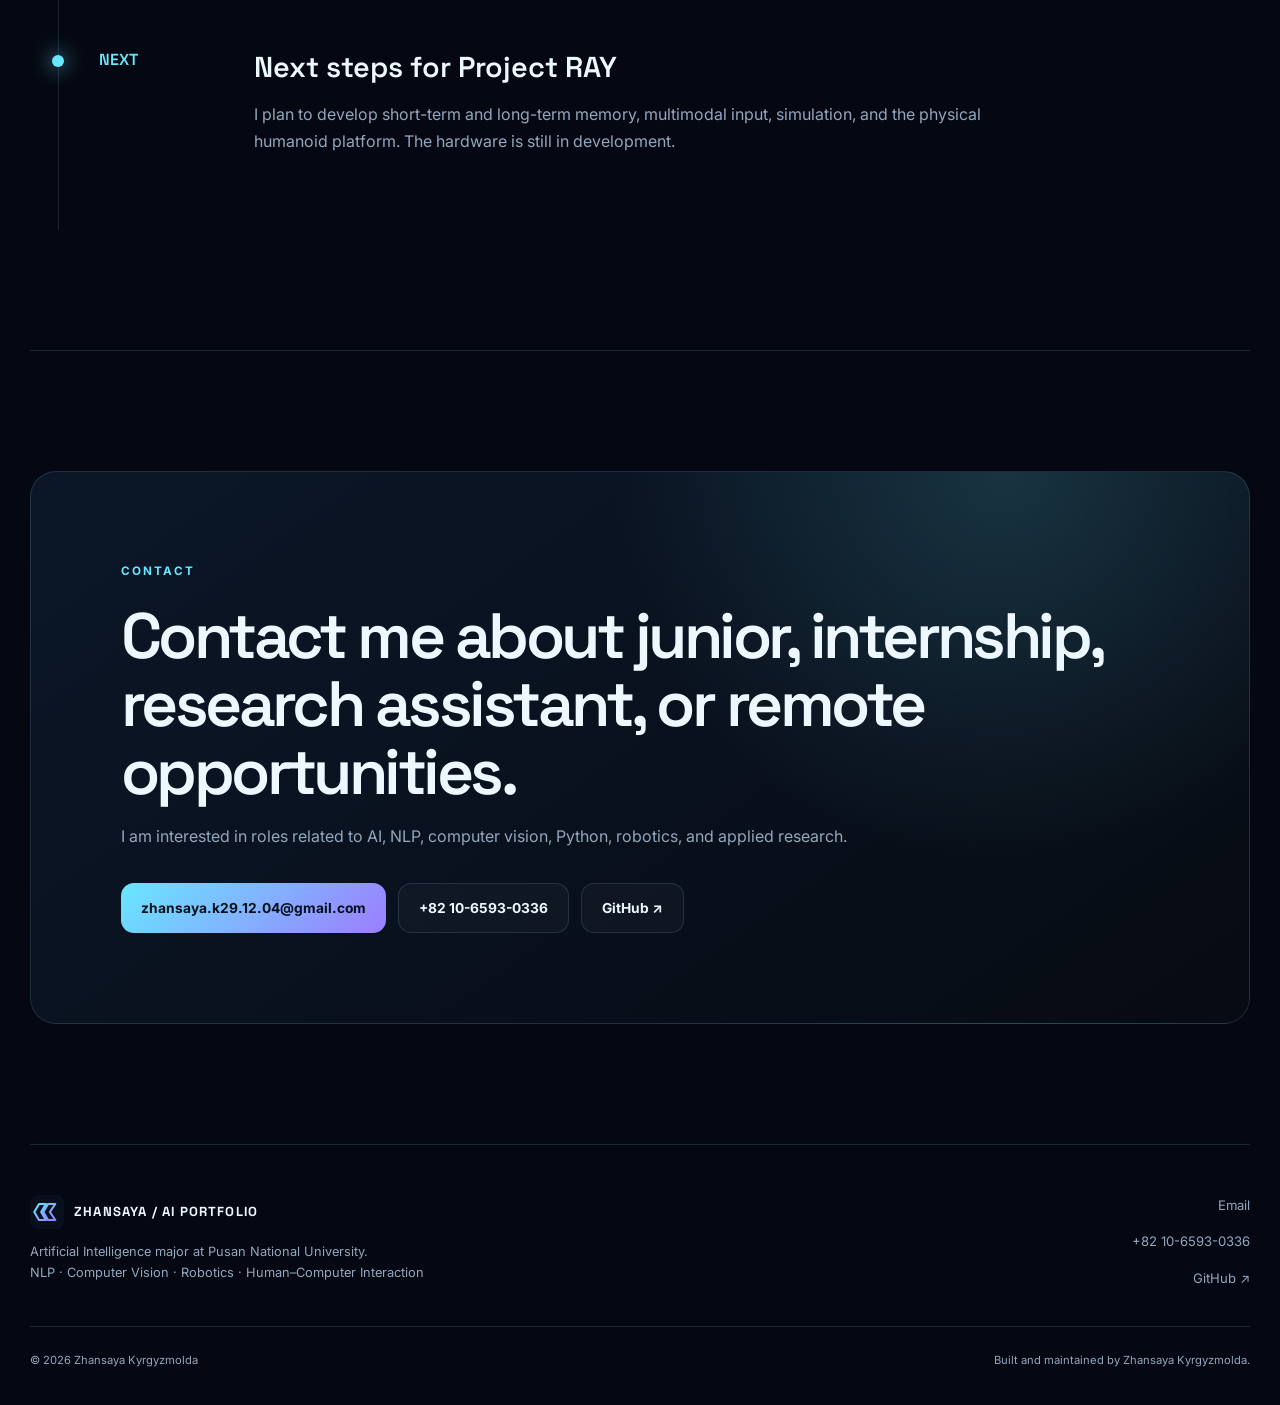
==== commit 52ce8331: "fix homepage title layout" ====
--- a/index.html
+++ b/index.html
@@ -23,8 +23,8 @@
     }
 
     .home-hero-v2 .hero-grid {
-      grid-template-columns: minmax(0, 1.08fr) minmax(340px, .72fr);
-      gap: clamp(42px, 7vw, 88px);
+      grid-template-columns: minmax(0, 1.12fr) minmax(360px, .88fr);
+      gap: clamp(30px, 4vw, 58px);
       align-items: center;
     }
 
@@ -44,15 +44,12 @@
     .home-hero-v2 h1 {
       max-width: 760px;
       margin: 0;
-      font: 600 clamp(2.5rem, 4.3vw, 4.1rem)/1.04 "Space Grotesk";
-      letter-spacing: -.045em;
+      font: 600 clamp(2.35rem, 3.6vw, 3.5rem)/1.06 "Space Grotesk";
+      letter-spacing: -.04em;
     }
 
     .home-hero-v2 h1 span {
       display: block;
-    }
-
-    .home-hero-v2 h1 .title-role {
       white-space: nowrap;
     }
 
@@ -119,6 +116,36 @@
       box-shadow: 0 14px 36px rgba(0,0,0,.28);
     }
 
+
+    /* Keep the expertise cards readable at different widths. */
+    .domain-grid {
+      grid-template-columns: repeat(2, minmax(0, 1fr));
+    }
+
+    .domain-card {
+      min-width: 0;
+    }
+
+    .domain-card h3 {
+      margin: 28px 0 12px;
+      font-family: Inter, system-ui, sans-serif;
+      font-size: clamp(1.2rem, 1.8vw, 1.55rem);
+      font-weight: 600;
+      line-height: 1.18;
+      letter-spacing: -.025em;
+      overflow-wrap: anywhere;
+    }
+
+    .domain-card p {
+      overflow-wrap: anywhere;
+    }
+
+    @media (max-width: 760px) {
+      .domain-grid {
+        grid-template-columns: 1fr;
+      }
+    }
+
     @media (max-width: 980px) {
       .home-hero-v2 {
         padding-top: 130px;
@@ -139,7 +166,7 @@
     }
 
     @media (max-width: 620px) {
-      .home-hero-v2 h1 .title-role {
+      .home-hero-v2 h1 span {
         white-space: normal;
       }
     }
@@ -208,7 +235,7 @@
       <div class="hero-grid">
         <div class="hero-copy reveal">
           <p class="hero-name">Zhansaya Kyrgyzmolda</p>
-          <h1><span>Junior AI</span><span class="title-role">Researcher &amp; Engineer</span></h1>
+          <h1><span>Junior AI Researcher</span><span>&amp; Engineer</span></h1>
           <p class="lede">I study Artificial Intelligence at Pusan National University. I work on NLP, computer vision, robotics, embedded systems, and AI applications.</p>
 
           <div class="actions">
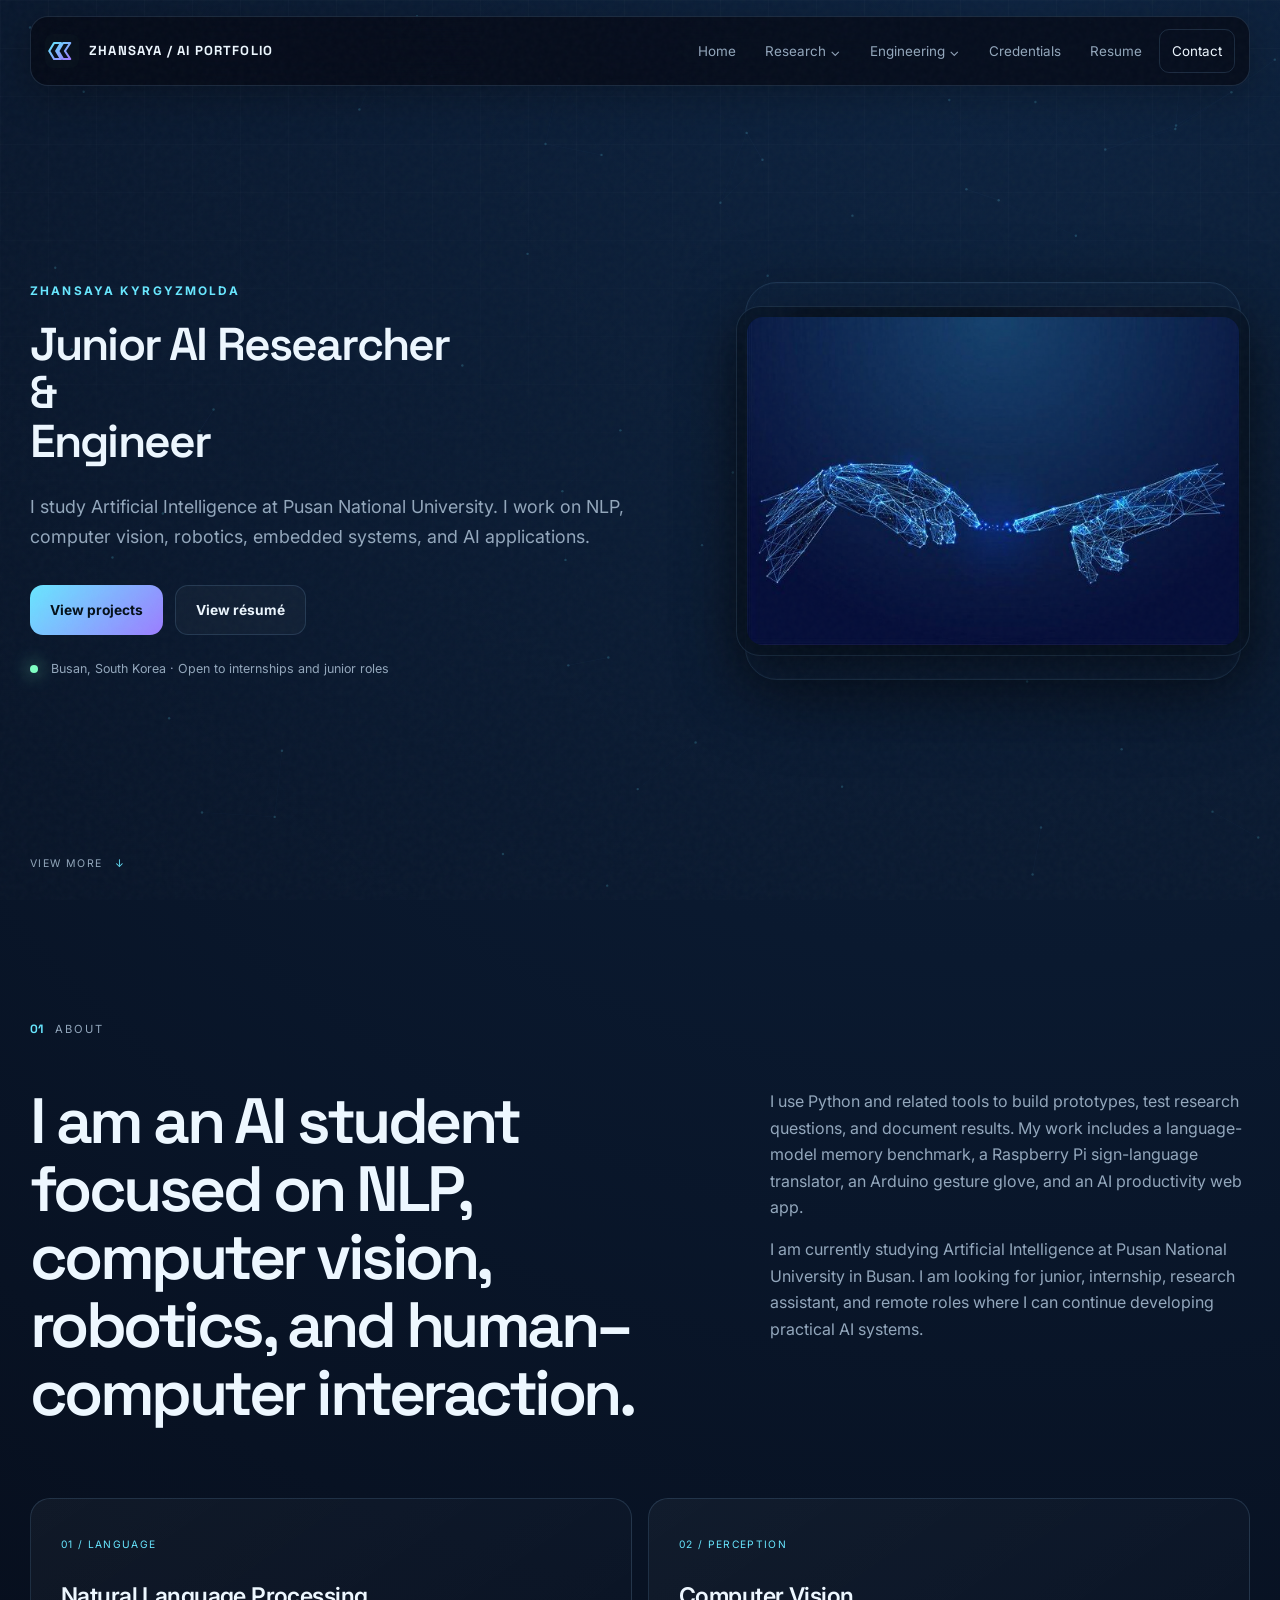
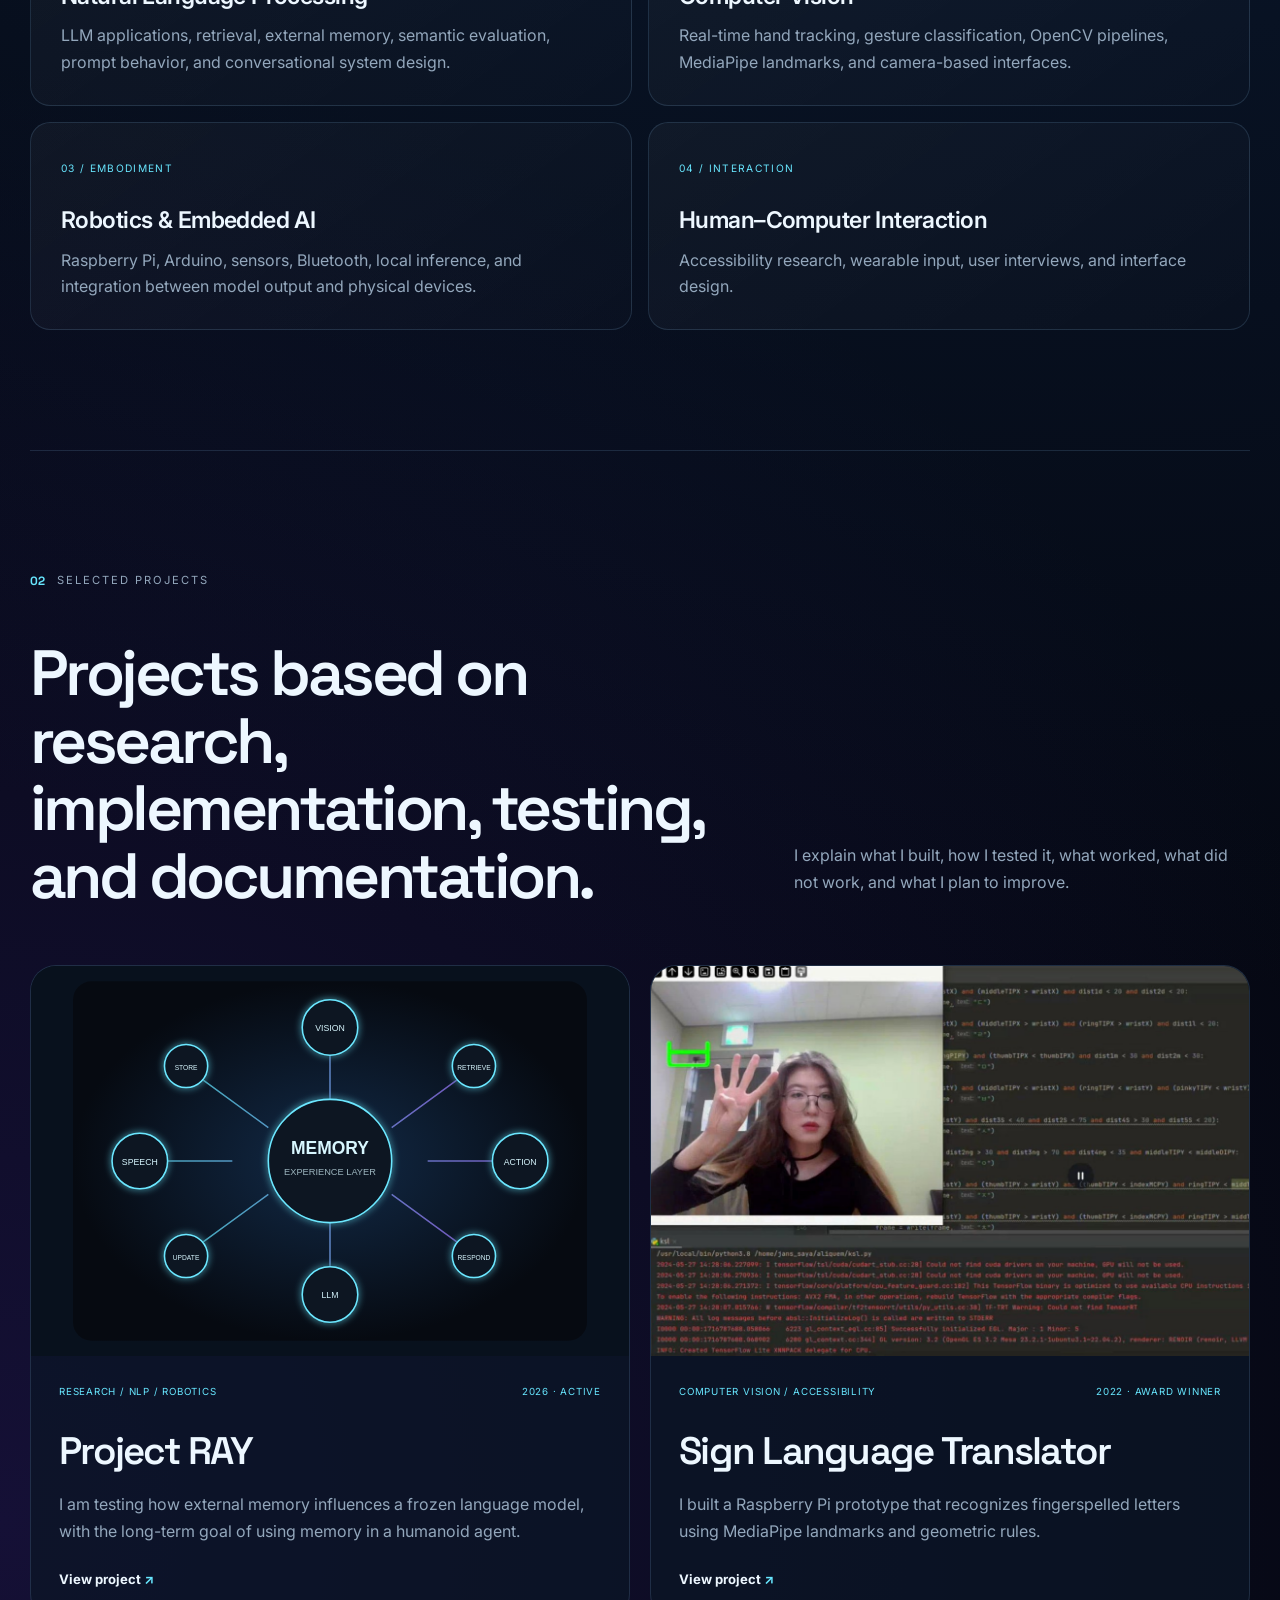
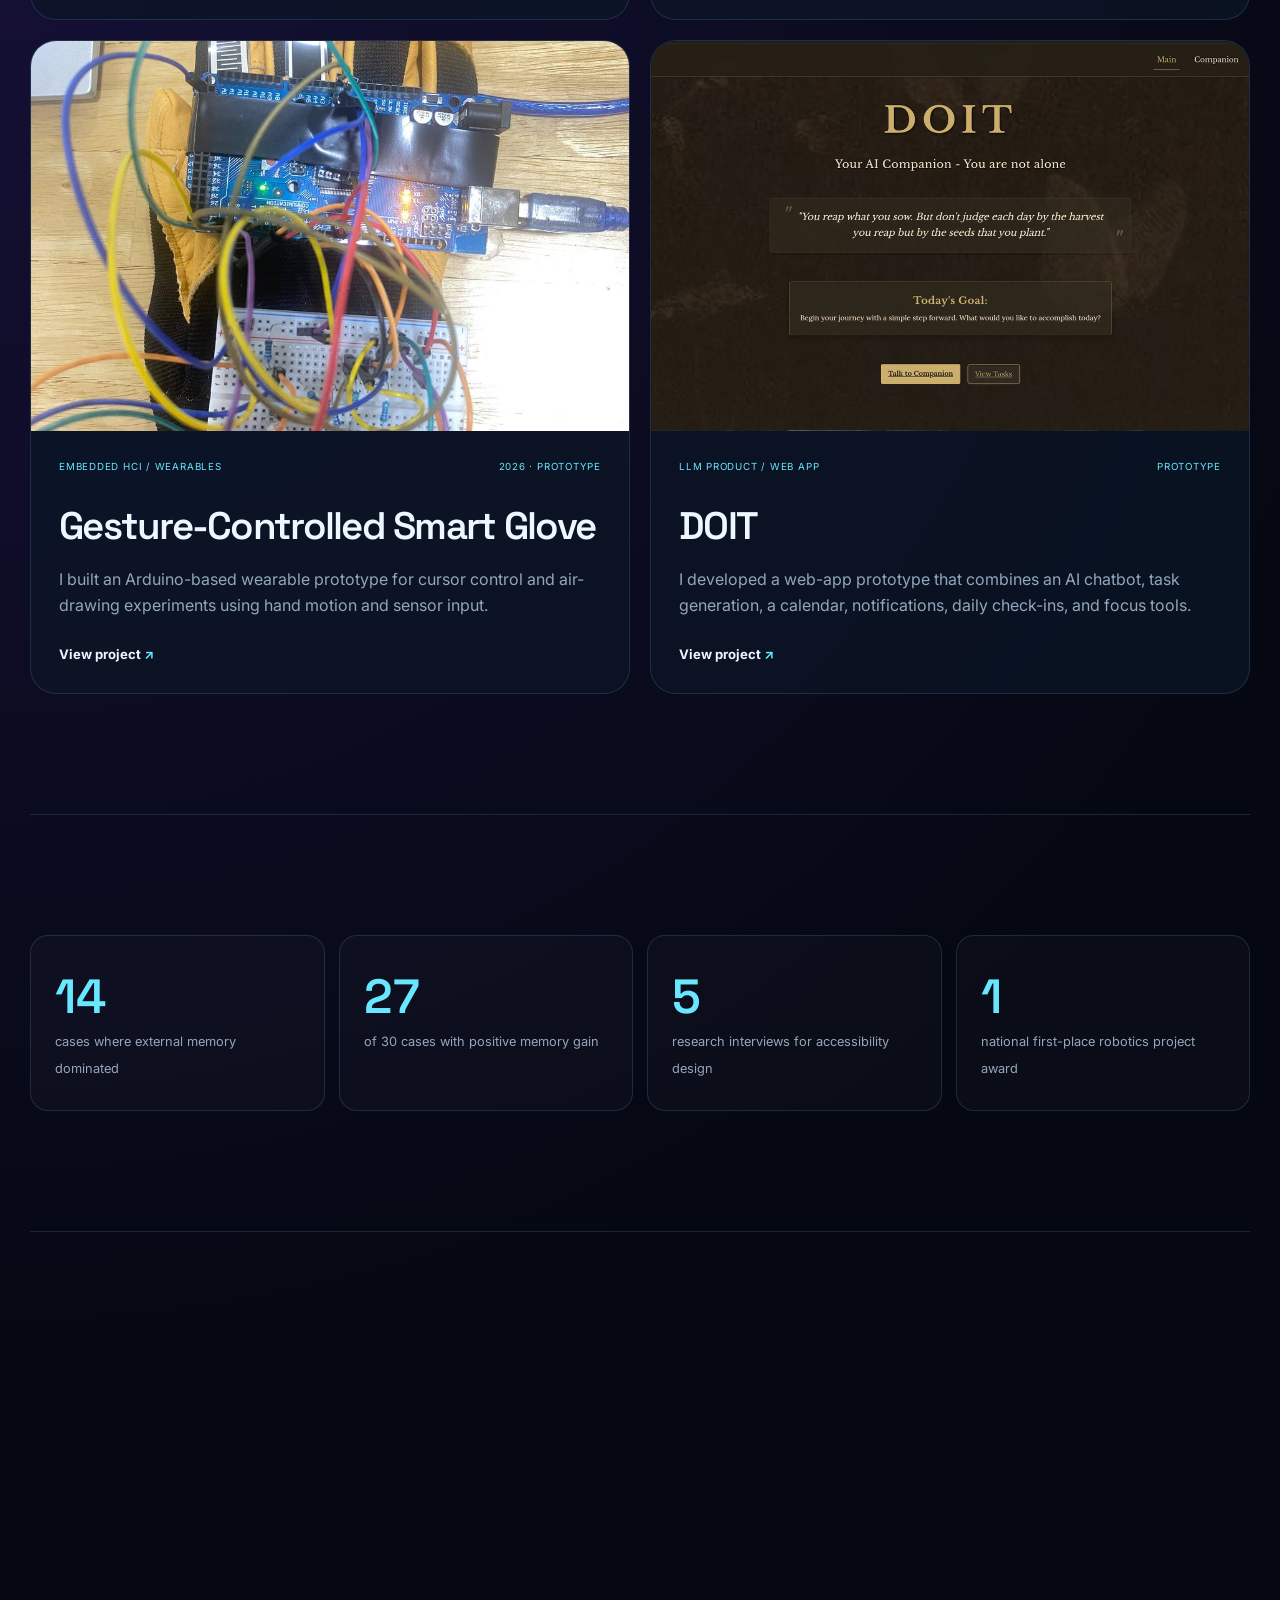
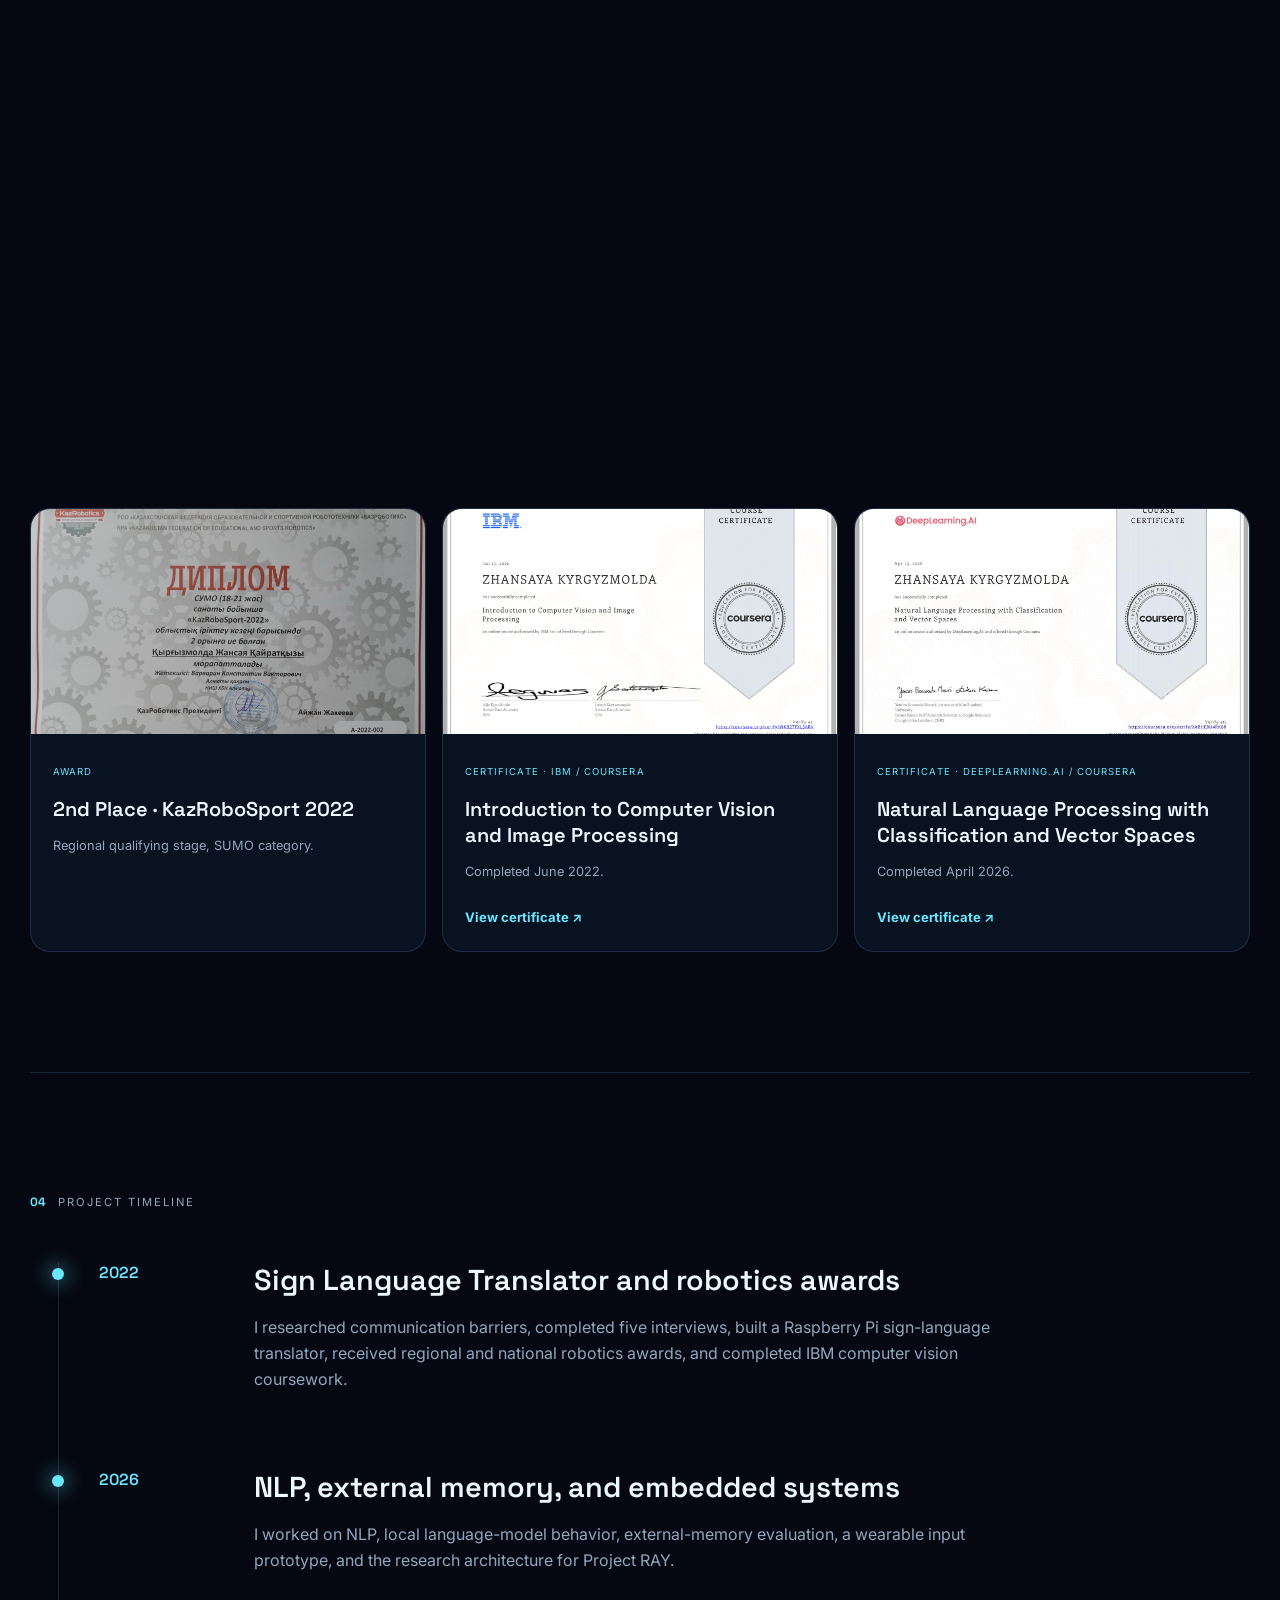
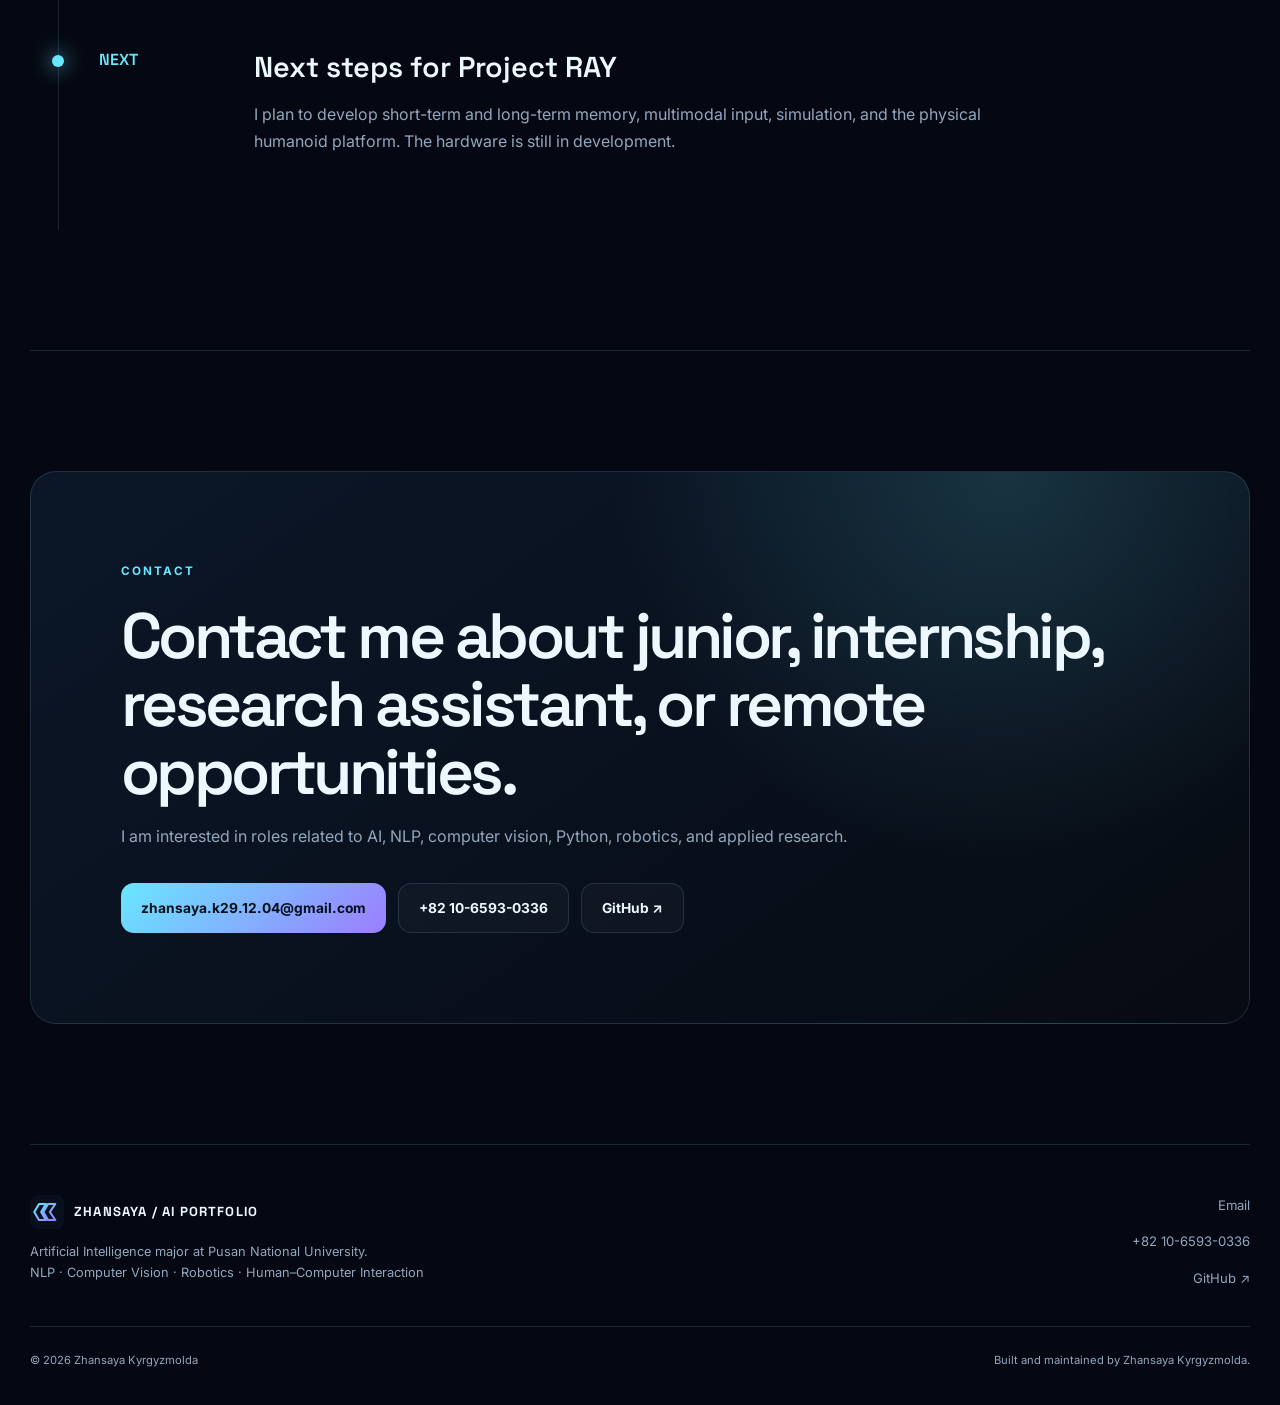
==== commit 4dab2a81: "fix homepage title layout" ====
--- a/index.html
+++ b/index.html
@@ -235,7 +235,7 @@
       <div class="hero-grid">
         <div class="hero-copy reveal">
           <p class="hero-name">Zhansaya Kyrgyzmolda</p>
-          <h1><span>Junior AI Researcher</span><span>&amp; Engineer</span></h1>
+          <h1><span>Junior AI Researcher</span><span><span class="amp">&amp;</span> Engineer</span></h1>
           <p class="lede">I study Artificial Intelligence at Pusan National University. I work on NLP, computer vision, robotics, embedded systems, and AI applications.</p>
 
           <div class="actions">
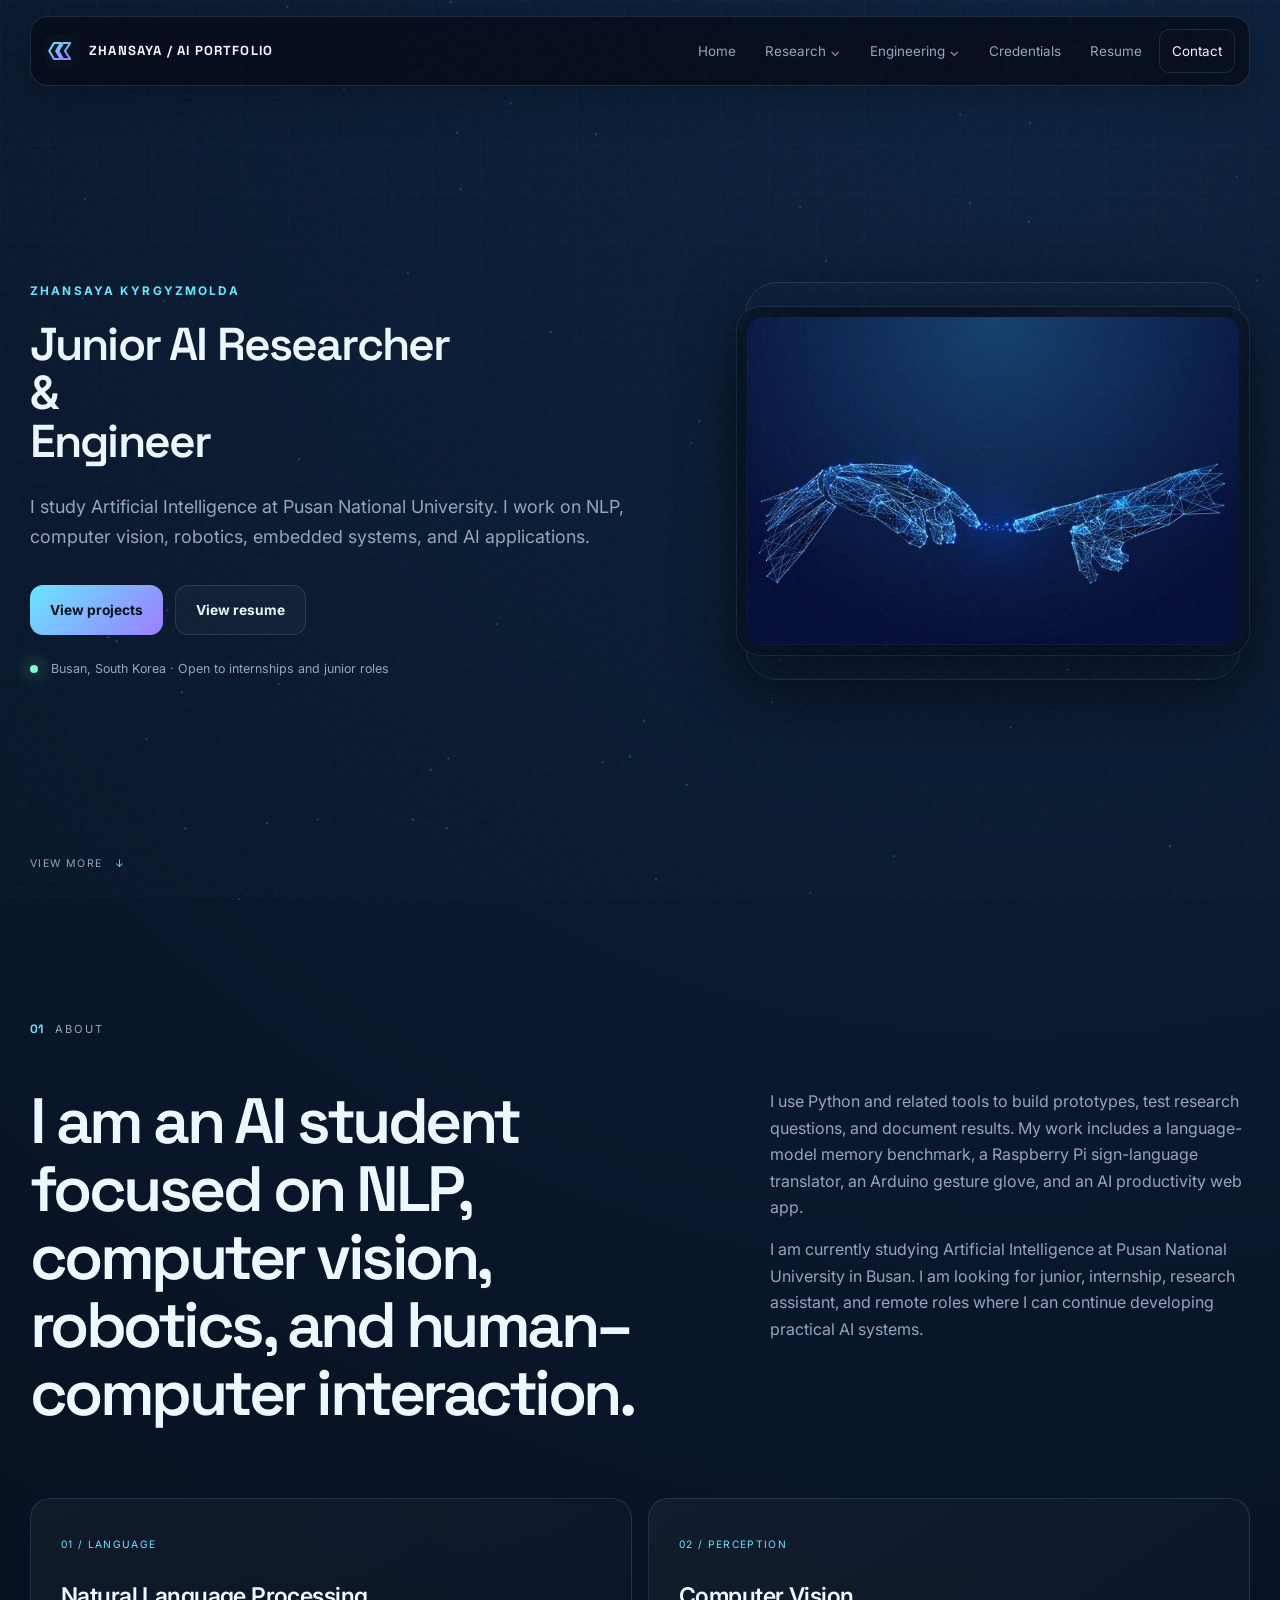
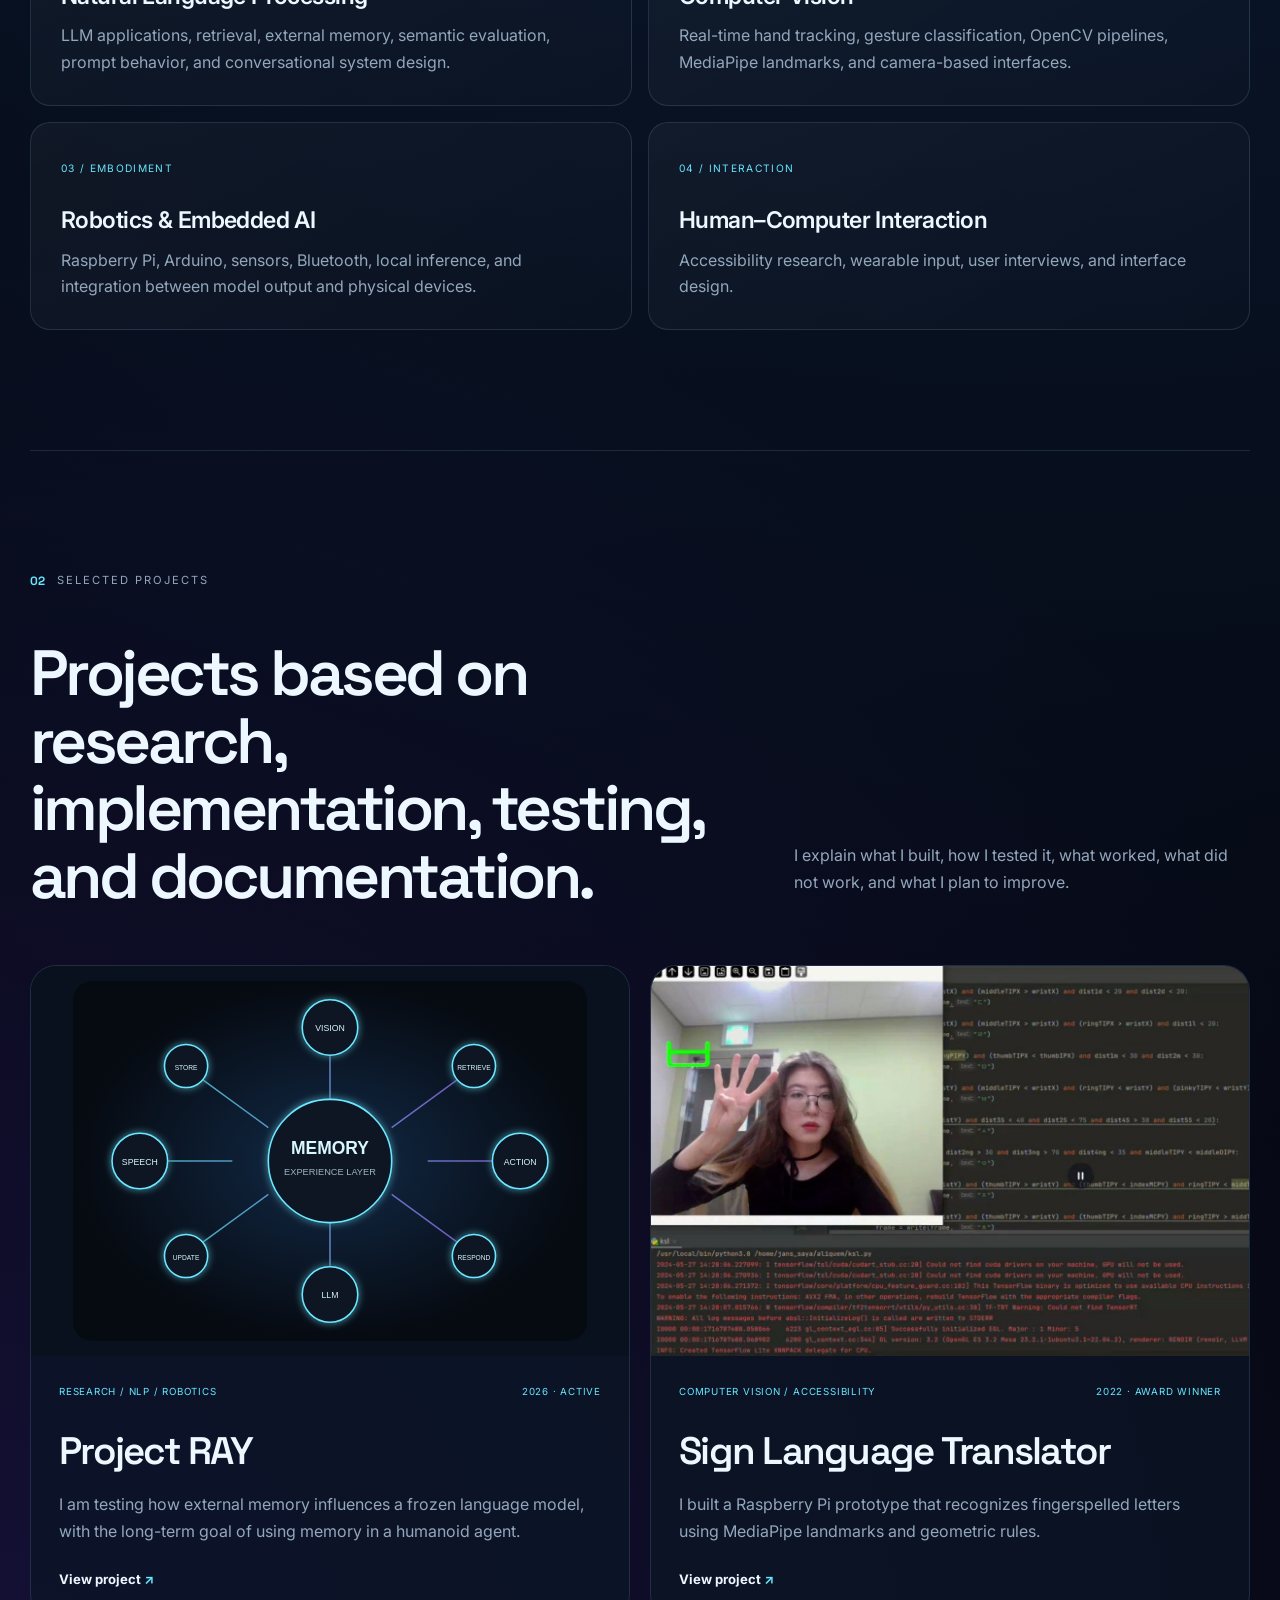
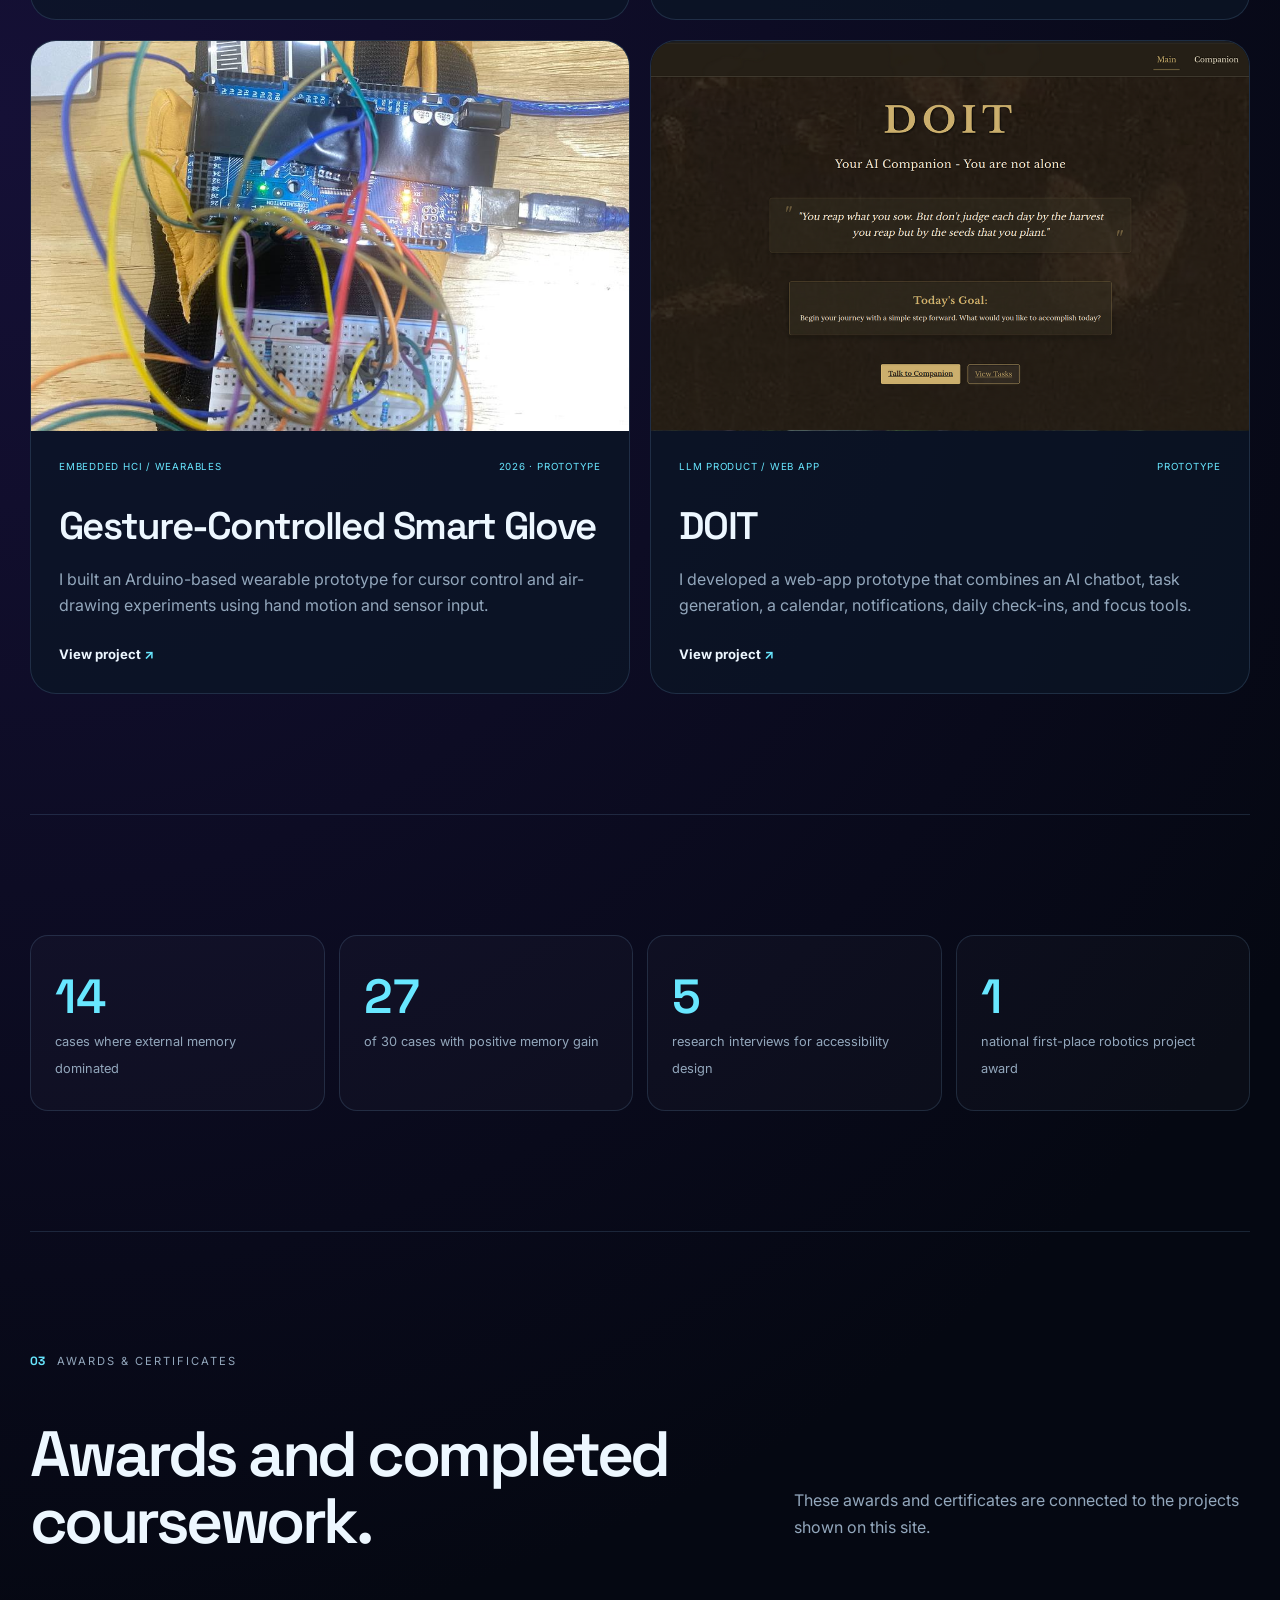
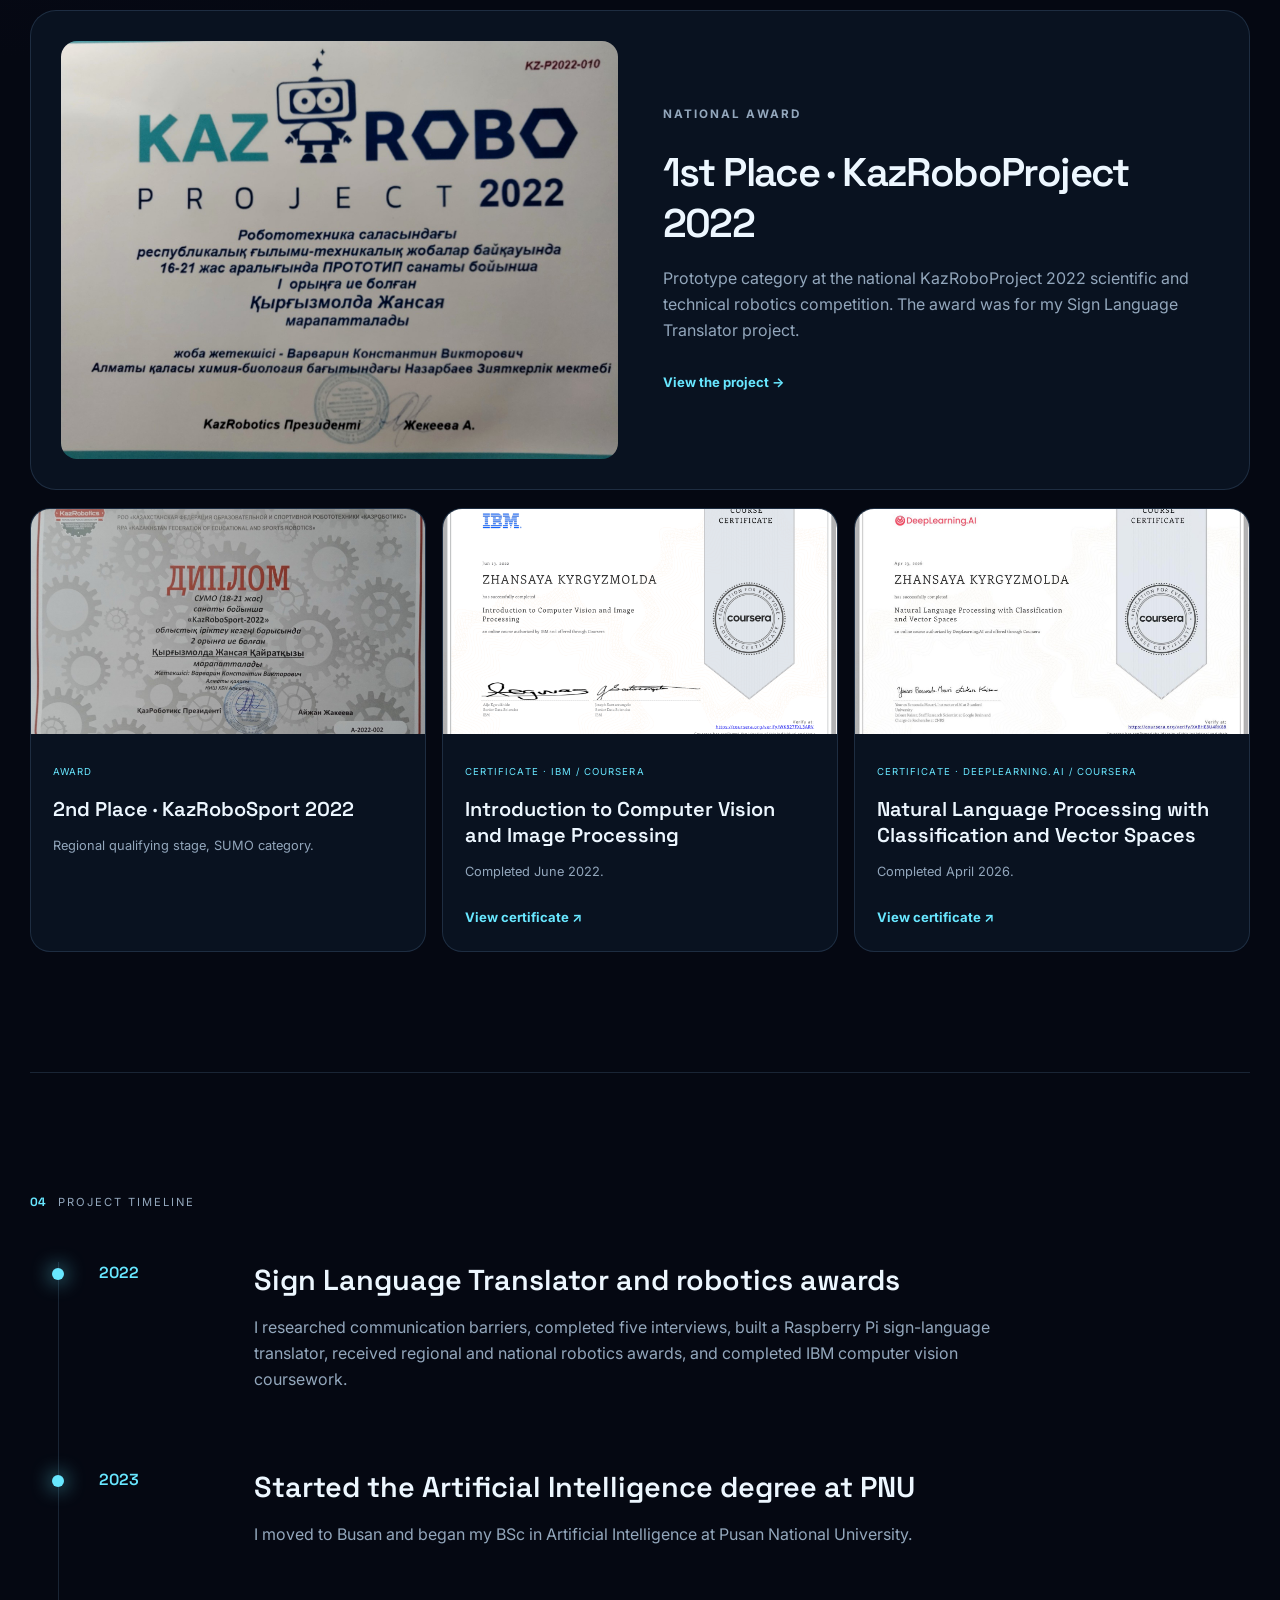
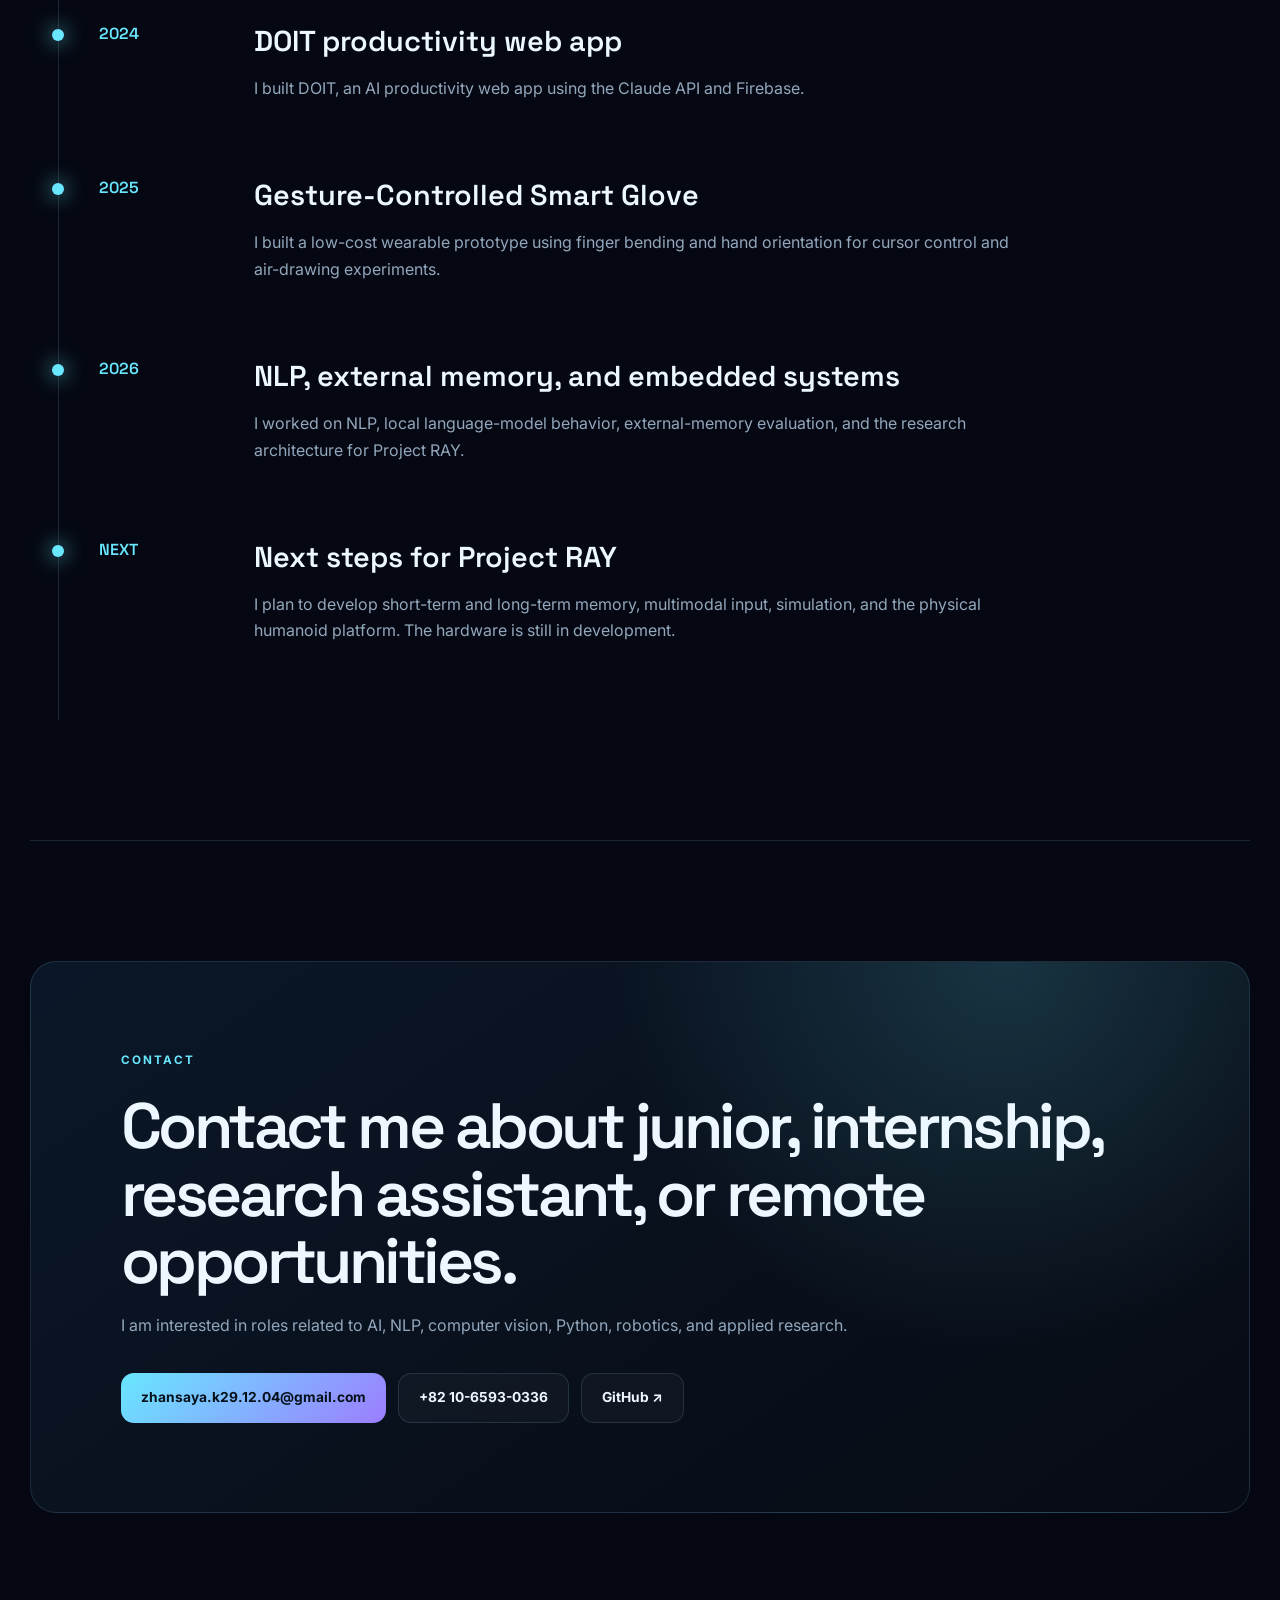
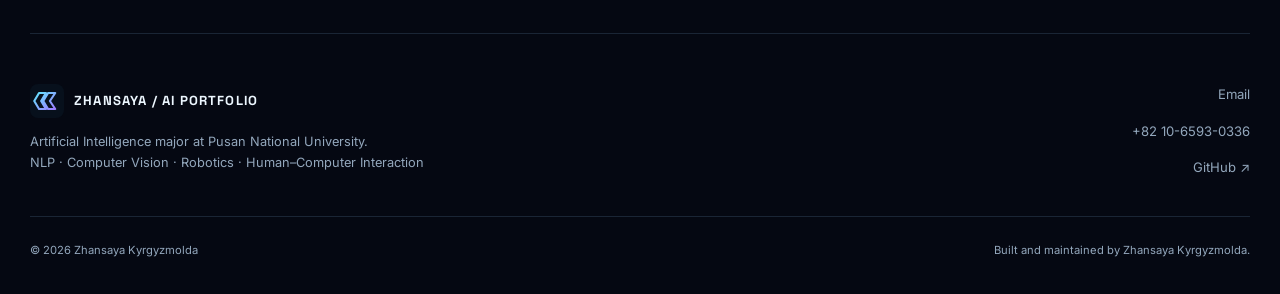
==== commit 36a9f63b: "Remove accents from resume" ====
--- a/index.html
+++ b/index.html
@@ -240,7 +240,7 @@
 
           <div class="actions">
             <a class="btn primary" href="#work">View projects</a>
-            <a class="btn ghost" href="resume.html">View résumé</a>
+            <a class="btn ghost" href="resume.html">View resume</a>
           </div>
 
           <div class="availability">
@@ -426,10 +426,34 @@
         </div>
 
         <div class="timeline-item reveal">
+          <time>2023</time>
+          <div>
+            <h3>Started the Artificial Intelligence degree at PNU</h3>
+            <p>I moved to Busan and began my BSc in Artificial Intelligence at Pusan National University.</p>
+          </div>
+        </div>
+
+        <div class="timeline-item reveal">
+          <time>2024</time>
+          <div>
+            <h3>DOIT productivity web app</h3>
+            <p>I built DOIT, an AI productivity web app using the Claude API and Firebase.</p>
+          </div>
+        </div>
+
+        <div class="timeline-item reveal">
+          <time>2025</time>
+          <div>
+            <h3>Gesture-Controlled Smart Glove</h3>
+            <p>I built a low-cost wearable prototype using finger bending and hand orientation for cursor control and air-drawing experiments.</p>
+          </div>
+        </div>
+
+        <div class="timeline-item reveal">
           <time>2026</time>
           <div>
             <h3>NLP, external memory, and embedded systems</h3>
-            <p>I worked on NLP, local language-model behavior, external-memory evaluation, a wearable input prototype, and the research architecture for Project RAY.</p>
+            <p>I worked on NLP, local language-model behavior, external-memory evaluation, and the research architecture for Project RAY.</p>
           </div>
         </div>
 
--- a/assets/css/site.css
+++ b/assets/css/site.css
@@ -1 +1,4 @@
-:root{--bg:#050812;--bg2:#08101e;--panel:rgba(12,22,38,.74);--panel2:#0b1423;--text:#edf7ff;--muted:#93a7bc;--line:rgba(137,193,235,.16);--cyan:#68e7ff;--violet:#9c7dff;--green:#7fffc4;--danger:#ff758f;--max:1220px;--radius:26px;--shadow:0 28px 80px rgba(0,0,0,.35)}*{box-sizing:border-box}html{scroll-behavior:smooth}body{margin:0;background:radial-gradient(circle at 80% 0,#0d2340 0,transparent 33%),radial-gradient(circle at 0 40%,#151036 0,transparent 30%),var(--bg);color:var(--text);font-family:Inter,system-ui,sans-serif;line-height:1.65;overflow-x:hidden}body::before{content:"";position:fixed;inset:0;pointer-events:none;background-image:linear-gradient(rgba(255,255,255,.018) 1px,transparent 1px),linear-gradient(90deg,rgba(255,255,255,.018) 1px,transparent 1px);background-size:48px 48px;mask-image:linear-gradient(to bottom,#000,transparent 86%);z-index:-2}#network{position:fixed;inset:0;width:100%;height:100%;z-index:-3;opacity:.38}.noise{position:fixed;inset:0;pointer-events:none;z-index:80;opacity:.035;background-image:url("data:image/svg+xml,%3Csvg viewBox='0 0 180 180' xmlns='http://www.w3.org/2000/svg'%3E%3Cfilter id='n'%3E%3CfeTurbulence type='fractalNoise' baseFrequency='.85' numOctaves='3' stitchTiles='stitch'/%3E%3C/filter%3E%3Crect width='100%25' height='100%25' filter='url(%23n)' opacity='.8'/%3E%3C/svg%3E")}a{color:inherit;text-decoration:none}button{font:inherit}img{max-width:100%;display:block}em{font-style:normal;background:linear-gradient(110deg,var(--cyan),#d9f7ff 47%,var(--violet));background-clip:text;-webkit-background-clip:text;color:transparent}::selection{background:rgba(104,231,255,.3)}.site-header{position:fixed;inset:16px 0 auto;z-index:60}.nav-shell{width:min(calc(100% - 28px),var(--max));margin:auto;display:flex;align-items:center;justify-content:space-between;padding:12px 14px;border:1px solid var(--line);border-radius:18px;background:rgba(5,8,18,.72);backdrop-filter:blur(22px);box-shadow:0 10px 40px rgba(0,0,0,.28)}.brand{display:flex;align-items:center;gap:10px;font-family:"Space Grotesk";font-size:.82rem;font-weight:700;letter-spacing:.09em}.brand img{width:34px;height:34px}.main-nav{display:flex;align-items:center;gap:5px}.main-nav>a,.nav-drop{border:0;background:transparent;color:var(--muted);padding:10px 12px;border-radius:10px;cursor:pointer;font-size:.84rem}.main-nav>a:hover,.nav-drop:hover{color:var(--text);background:rgba(255,255,255,.04)}.nav-cta{border:1px solid var(--line)!important;color:var(--text)!important}.nav-group{position:relative}.dropdown{position:absolute;top:calc(100% + 10px);left:0;width:290px;padding:9px;border:1px solid var(--line);border-radius:16px;background:rgba(7,13,24,.96);box-shadow:var(--shadow);opacity:0;visibility:hidden;transform:translateY(-8px);transition:.22s}.nav-group:hover .dropdown,.nav-group.open .dropdown{opacity:1;visibility:visible;transform:none}.dropdown a{display:grid;padding:12px;border-radius:11px}.dropdown a:hover{background:rgba(104,231,255,.06)}.dropdown b{font-size:.86rem}.dropdown small{color:var(--muted);font-size:.72rem}.menu-toggle{display:none;width:44px;height:44px;border:0;background:transparent}.menu-toggle span{display:block;width:21px;height:1px;background:var(--text);margin:6px auto}.hero,.project-hero,.section,.resume-hero,.resume-sheet,.site-footer{width:min(calc(100% - 38px),var(--max));margin-inline:auto}.hero{min-height:100vh;padding:155px 0 85px;display:grid;align-items:center;position:relative}.hero-grid{display:grid;grid-template-columns:1.2fr .8fr;gap:70px;align-items:center}.kicker{color:var(--cyan);font-size:.73rem;letter-spacing:.18em;text-transform:uppercase;font-weight:700;margin:0 0 22px}.hero h1,.project-hero h1,.error-main h1{font:600 clamp(3.3rem,7.7vw,7rem)/.98 "Space Grotesk";letter-spacing:-.065em;margin:0}.lede{font-size:clamp(1rem,1.5vw,1.18rem);color:var(--muted);max-width:720px;margin:30px 0 0}.actions{display:flex;gap:12px;flex-wrap:wrap;margin-top:34px}.btn{display:inline-flex;align-items:center;justify-content:center;min-height:50px;padding:0 20px;border-radius:13px;border:1px solid var(--line);font-size:.86rem;font-weight:700;cursor:pointer;transition:.25s}.btn:hover{transform:translateY(-2px);border-color:rgba(104,231,255,.5)}.btn.primary{background:linear-gradient(135deg,var(--cyan),var(--violet));color:#04101a;border:0}.btn.ghost{background:rgba(255,255,255,.03);color:var(--text)}.availability{margin-top:30px;color:var(--muted);font-size:.78rem}.availability span{display:inline-block;width:8px;height:8px;border-radius:50%;background:var(--green);box-shadow:0 0 18px var(--green);margin-right:9px}.hero-console{min-height:520px;border:1px solid var(--line);border-radius:var(--radius);background:linear-gradient(145deg,rgba(15,31,53,.82),rgba(5,10,20,.76));backdrop-filter:blur(16px);box-shadow:var(--shadow);padding:22px;display:flex;flex-direction:column}.console-head{display:flex;justify-content:space-between;color:var(--muted);font:600 .69rem/1 "Space Grotesk";letter-spacing:.15em}.live{color:var(--green)}.console-orb{position:relative;flex:1;min-height:320px;display:grid;place-items:center}.core{width:112px;height:112px;border-radius:50%;display:grid;place-items:center;background:radial-gradient(circle at 30% 20%,#f4ffff,#70dff7 25%,#6555b6 56%,#0c1422 78%);box-shadow:0 0 60px rgba(104,231,255,.4);font:700 1.6rem "Space Grotesk";color:#07101c}.ring{position:absolute;width:250px;height:250px;border:1px solid rgba(104,231,255,.28);border-radius:50%;animation:spin 15s linear infinite}.ring b{position:absolute;left:-20px;top:48%;width:44px;height:44px;border:1px solid var(--line);border-radius:50%;display:grid;place-items:center;background:#07101c;font-size:.65rem}.r2{width:320px;height:320px;animation-direction:reverse;animation-duration:20s;transform:rotate(55deg)}.r3{width:390px;height:390px;animation-duration:28s;transform:rotate(-40deg)}@keyframes spin{to{transform:rotate(360deg)}}.console-readout{display:grid;grid-template-columns:repeat(3,1fr);gap:8px}.console-readout div{padding:12px;border:1px solid var(--line);border-radius:11px}.console-readout small{display:block;color:var(--muted);font-size:.58rem;letter-spacing:.1em}.console-readout strong{font-size:.72rem}.scroll-cue{position:absolute;bottom:28px;left:0;color:var(--muted);font-size:.66rem;letter-spacing:.13em}.scroll-cue span{color:var(--cyan);margin-left:8px}.section{padding:120px 0}.section+.section{border-top:1px solid var(--line)}.section-label{display:flex;align-items:center;gap:12px;margin-bottom:50px}.section-label span{color:var(--cyan);font:700 .75rem "Space Grotesk"}.section-label p{margin:0;color:var(--muted);font-size:.7rem;letter-spacing:.18em}.split-intro{display:grid;grid-template-columns:1.15fr .85fr;gap:90px}.split-intro h2,.section-title-row h2,.contact-panel h2,.award-layout h2,.next-card h2{font:600 clamp(2.35rem,5vw,4.7rem)/1.06 "Space Grotesk";letter-spacing:-.055em;margin:0}.split-intro p,.section-title-row p{color:var(--muted);margin-top:0}.domain-grid{display:grid;grid-template-columns:repeat(2,1fr);gap:16px;margin-top:70px}.domain-card,.note-card,.system-card,.insight,.module-card,.fact-card,.metric-card{border:1px solid var(--line);border-radius:20px;background:linear-gradient(145deg,rgba(255,255,255,.04),rgba(255,255,255,.012));padding:30px}.domain-card span,.note-card span,.system-card span,.insight span,.module-card span,.metric-card span{font-size:.64rem;color:var(--cyan);letter-spacing:.13em}.domain-card h3,.note-card h3,.system-card h3,.insight h3,.module-card h3{font:600 1.55rem/1.14 "Space Grotesk";letter-spacing:-.035em;margin:36px 0 12px}.domain-card p,.note-card p,.system-card p,.insight p,.module-card p{color:var(--muted);margin:0}.section-title-row{display:grid;grid-template-columns:1.2fr .8fr;gap:80px;align-items:end;margin-bottom:54px}.work-grid{display:grid;grid-template-columns:repeat(2,1fr);gap:20px}.work-card{border:1px solid var(--line);border-radius:var(--radius);overflow:hidden;background:var(--panel);transition:.35s}.work-card:hover{transform:translateY(-7px);border-color:rgba(104,231,255,.4);box-shadow:var(--shadow)}.work-visual{height:390px;overflow:hidden;background:#08111d}.work-visual img{width:100%;height:100%;object-fit:cover;transition:.7s}.work-card:hover .work-visual img{transform:scale(1.035)}.ray-card .work-visual img{object-fit:contain;padding:15px}.work-copy{padding:28px}.eyeline{display:flex;justify-content:space-between;gap:15px;color:var(--cyan);font-size:.61rem;letter-spacing:.08em}.work-copy h3{font:600 clamp(1.9rem,3vw,3rem) "Space Grotesk";letter-spacing:-.045em;margin:26px 0 13px}.work-copy p{color:var(--muted)}.card-arrow{margin-top:25px;font-size:.82rem;font-weight:700}.card-arrow span{color:var(--cyan)}.metrics-section{display:grid;grid-template-columns:repeat(4,1fr);gap:14px}.metric{padding:30px 24px;border:1px solid var(--line);border-radius:18px;background:rgba(255,255,255,.025)}.metric strong{font:600 3rem "Space Grotesk";color:var(--cyan);display:block}.metric span{color:var(--muted);font-size:.8rem}.credential-feature{display:grid;grid-template-columns:1fr 1fr;gap:45px;align-items:center;padding:30px;border:1px solid var(--line);border-radius:var(--radius);background:var(--panel)}.credential-feature img{border-radius:16px}.credential-feature h3{font:600 2.5rem "Space Grotesk";letter-spacing:-.04em;margin:0}.credential-feature p{color:var(--muted)}.text-link{display:inline-block;color:var(--cyan);font-weight:700;font-size:.82rem;margin-top:12px}.credential-grid{display:grid;grid-template-columns:repeat(3,1fr);gap:16px;margin-top:18px}.credential-card{border:1px solid var(--line);border-radius:20px;overflow:hidden;background:var(--panel)}.credential-card img{height:225px;width:100%;object-fit:cover}.credential-card div{padding:22px}.credential-card span{color:var(--cyan);font-size:.6rem;letter-spacing:.11em}.credential-card h3{font:600 1.25rem "Space Grotesk";margin:14px 0 9px}.credential-card p{color:var(--muted);font-size:.8rem}.timeline{border-left:1px solid var(--line);margin-left:28px}.timeline-item{display:grid;grid-template-columns:120px 1fr;gap:35px;padding:0 0 60px 40px;position:relative}.timeline-item::before{content:"";position:absolute;left:-7px;top:6px;width:12px;height:12px;border-radius:50%;background:var(--cyan);box-shadow:0 0 20px var(--cyan)}.timeline time{color:var(--cyan);font:600 1rem "Space Grotesk"}.timeline h3{font:600 1.8rem "Space Grotesk";margin:0}.timeline p{color:var(--muted);max-width:770px}.contact-panel{padding:clamp(40px,7vw,90px);border:1px solid var(--line);border-radius:var(--radius);background:radial-gradient(circle at 80% 0,rgba(104,231,255,.16),transparent 35%),linear-gradient(145deg,#0b1728,#070b13)}.contact-panel>p:not(.kicker){max-width:750px;color:var(--muted)}.site-footer{padding:50px 0 35px;border-top:1px solid var(--line);display:grid;grid-template-columns:1fr auto;gap:30px;color:var(--muted)}.footer-brand{color:var(--text)}.site-footer p{font-size:.8rem}.footer-links{display:grid;gap:8px;text-align:right;font-size:.82rem}.footer-links a:hover{color:var(--cyan)}.footer-bottom{grid-column:1/-1;padding-top:24px;border-top:1px solid var(--line);display:flex;justify-content:space-between;font-size:.7rem}.boot{position:fixed;inset:0;z-index:100;background:#03060c;display:grid;place-items:center;transition:opacity .65s,visibility .65s}.boot.hidden{opacity:0;visibility:hidden}.boot-card{width:min(480px,calc(100% - 40px));text-align:center}.boot-mark{margin:auto;width:76px;height:76px;border:1px solid var(--cyan);border-radius:20px;display:grid;place-items:center;font:700 1.4rem "Space Grotesk";box-shadow:0 0 35px rgba(104,231,255,.25)}.boot-card p{font:.72rem "Space Grotesk";letter-spacing:.16em;margin:24px}.boot-line{height:3px;background:#101b2b;overflow:hidden;border-radius:9px}.boot-line span{display:block;height:100%;background:linear-gradient(90deg,var(--cyan),var(--violet));animation:load 1.2s ease forwards}@keyframes load{from{width:0}to{width:100%}}.boot-modules{display:flex;justify-content:space-between;color:#4d6075;font-size:.58rem;margin-top:12px}.reveal{opacity:0;transform:translateY(26px);transition:.8s}.reveal.visible{opacity:1;transform:none}.delay{transition-delay:.13s}.project-hero{min-height:94vh;padding:150px 0 80px;display:grid;grid-template-columns:1fr 1fr;gap:55px;align-items:center}.project-hero h1{font-size:clamp(4rem,8vw,7.4rem)}.project-hero-media{position:relative;border:1px solid var(--line);border-radius:var(--radius);overflow:hidden;background:#07101b;box-shadow:var(--shadow)}.project-hero-media img{width:100%;height:620px;object-fit:cover}.ray-page .project-hero-media img{object-fit:contain;padding:20px}.media-note{position:absolute;left:16px;bottom:16px;padding:8px 10px;border:1px solid var(--line);border-radius:9px;background:rgba(5,8,18,.72);backdrop-filter:blur(12px);font-size:.58rem;letter-spacing:.12em}.status-row{display:flex;gap:8px;flex-wrap:wrap;margin-top:28px}.status{padding:7px 10px;border:1px solid var(--line);border-radius:999px;color:var(--muted);font-size:.62rem;letter-spacing:.09em}.status.active{color:var(--green);border-color:rgba(127,255,196,.28)}.quote-panel{margin-top:65px;padding:45px;border:1px solid var(--line);border-radius:var(--radius);background:linear-gradient(135deg,rgba(104,231,255,.06),rgba(156,125,255,.07))}.quote-panel blockquote{font:500 clamp(1.6rem,3vw,2.9rem)/1.25 "Space Grotesk";letter-spacing:-.035em;margin:0}.quote-panel span{display:block;color:var(--muted);margin-top:20px;font-size:.75rem}.flow-diagram{display:flex;align-items:stretch;gap:10px}.flow-node{flex:1;min-height:170px;padding:20px;border:1px solid var(--line);border-radius:16px;background:var(--panel)}.flow-node b{display:block;color:var(--cyan);font-size:.65rem}.flow-node strong{display:block;font:600 1.1rem "Space Grotesk";margin-top:25px}.flow-node span{display:block;color:var(--muted);font-size:.72rem;margin-top:5px}.flow-diagram>i{align-self:center;color:var(--cyan);font-style:normal}.note-grid,.insight-grid,.module-grid,.metric-cards{display:grid;grid-template-columns:repeat(3,1fr);gap:16px;margin-top:55px}.insight-grid{grid-template-columns:repeat(2,1fr)}.module-grid{grid-template-columns:repeat(3,1fr);margin-top:0}.benchmark-grid{display:grid;grid-template-columns:.8fr 1.2fr;gap:20px}.benchmark-summary,.result-panel,.formula-card,.evolution-panel{padding:34px;border:1px solid var(--line);border-radius:22px;background:var(--panel)}.big-stat strong{font:600 5rem "Space Grotesk";color:var(--cyan)}.big-stat span{display:block;color:var(--muted)}.benchmark-summary>p{color:var(--muted)}.clean-list{padding:0;list-style:none;color:var(--muted);font-size:.82rem}.clean-list li{padding:9px 0;border-top:1px solid var(--line)}.clean-list b{color:var(--text)}.result-row{display:grid;grid-template-columns:190px 1fr 34px;gap:15px;align-items:center;margin-bottom:20px;font-size:.8rem}.result-row>div{height:9px;border-radius:99px;background:#111d2e;overflow:hidden}.result-row i{display:block;width:var(--w);height:100%;background:linear-gradient(90deg,var(--cyan),var(--violet));border-radius:99px}.result-row b{color:var(--cyan)}.result-highlight{margin-top:35px;padding-top:25px;border-top:1px solid var(--line);display:flex;gap:22px;align-items:center}.result-highlight strong{font:600 2.8rem "Space Grotesk"}.result-highlight span{color:var(--muted)}.metric-card strong{display:block;font:600 2.8rem "Space Grotesk";margin-top:20px}.formula-card{margin-top:16px;display:grid;grid-template-columns:1fr 1fr;gap:20px}.formula-card span{display:block;color:var(--cyan);font-size:.62rem;letter-spacing:.1em}.formula-card code{display:block;margin-top:14px;color:#d8eaff;font-size:.85rem}.documents{display:grid;gap:12px}.document{border:1px solid var(--line);border-radius:18px;background:var(--panel);overflow:hidden}.document summary{cursor:pointer;list-style:none;padding:24px;display:flex;justify-content:space-between;align-items:center}.document summary::-webkit-details-marker{display:none}.document summary span{color:var(--cyan);font-size:.6rem;letter-spacing:.1em}.document summary h3{font:600 1.45rem "Space Grotesk";margin:8px 0 0}.document-body{padding:0 24px 24px;border-top:1px solid var(--line)}.document-body p{color:var(--muted)}.next-card{padding:55px;border:1px solid var(--line);border-radius:var(--radius);background:linear-gradient(135deg,rgba(104,231,255,.07),rgba(156,125,255,.08))}.next-card>span{color:var(--cyan);font-size:.65rem;letter-spacing:.14em}.next-card p{color:var(--muted)}.research-facts{display:grid;grid-template-columns:repeat(4,1fr);gap:14px;margin-top:55px}.fact-card strong{font:600 2.7rem "Space Grotesk";color:var(--cyan);display:block}.fact-card span{color:var(--muted);font-size:.75rem}.system-grid{display:grid;grid-template-columns:1fr 1fr;gap:16px;margin-top:45px}.device-grid,.ui-gallery{display:grid;grid-template-columns:repeat(2,1fr);grid-auto-rows:360px;gap:15px}.gallery-item{position:relative;border:1px solid var(--line);border-radius:20px;overflow:hidden;padding:0;background:#07101c;cursor:pointer;text-align:left}.gallery-item img{width:100%;height:100%;object-fit:cover;transition:.55s}.gallery-item:hover img{transform:scale(1.035)}.gallery-item span{position:absolute;left:15px;bottom:15px;padding:8px 10px;border-radius:9px;background:rgba(5,8,18,.74);font-size:.7rem}.gallery-item.tall{grid-row:span 2}.gallery-item.wide{grid-column:span 2}.award-layout{display:grid;grid-template-columns:1fr .9fr;gap:55px;align-items:center}.award-layout img{border-radius:20px;border:1px solid var(--line)}.award-layout p{color:var(--muted)}.evolution-panel{display:grid;grid-template-columns:1fr auto 1fr;gap:30px;align-items:center;margin-top:45px}.evolution-panel span{color:var(--cyan);font-size:.62rem}.evolution-panel h3{font:600 1.45rem "Space Grotesk"}.evolution-panel p{color:var(--muted)}.evolution-arrow{color:var(--cyan);font-size:2rem}.prototype-layout{display:grid;grid-template-columns:1.1fr .9fr;gap:20px;margin-top:20px}.prototype-layout .gallery-item{height:620px}.prototype-notes{display:grid;gap:12px}.prototype-notes article{padding:22px;border:1px solid var(--line);border-radius:18px;background:var(--panel)}.prototype-notes span{color:var(--cyan);font-size:.6rem}.prototype-notes h3{font:600 1.3rem "Space Grotesk";margin:12px 0 7px}.prototype-notes p{color:var(--muted);font-size:.82rem;margin:0}.tech-strip{display:flex;gap:9px;flex-wrap:wrap;margin-top:35px}.tech-strip span{padding:8px 11px;border:1px solid var(--line);border-radius:999px;color:#c6d8eb;font-size:.7rem}.lightbox{position:fixed;inset:0;z-index:90;background:rgba(2,5,10,.94);backdrop-filter:blur(16px);display:none;align-items:center;justify-content:center;padding:60px}.lightbox.open{display:flex}.lightbox figure{margin:0;max-width:min(1100px,82vw)}.lightbox img{max-height:78vh;border-radius:14px}.lightbox figcaption{text-align:center;color:var(--muted);margin-top:13px}.lightbox button{position:absolute;width:48px;height:48px;border:1px solid var(--line);border-radius:50%;background:rgba(255,255,255,.06);color:#fff;cursor:pointer}.lightbox-close{top:20px;right:20px;font-size:1.6rem}.lightbox-prev{left:22px}.lightbox-next{right:22px}.resume-hero{padding:165px 0 55px;display:flex;justify-content:space-between;align-items:end;gap:30px}.resume-hero h1{font:600 clamp(3rem,6vw,6rem)/1 "Space Grotesk";letter-spacing:-.06em;margin:0}.resume-hero p{color:var(--muted)}.resume-actions{display:flex;gap:10px}.resume-sheet{display:grid;grid-template-columns:310px 1fr;border:1px solid var(--line);border-radius:var(--radius);overflow:hidden;background:#f5f8fb;color:#142031;margin-bottom:110px;box-shadow:var(--shadow)}.resume-sheet aside{background:#101b2a;color:#eaf4ff;padding:40px 30px}.resume-sheet article{padding:45px}.resume-sheet h2{font:700 1rem "Space Grotesk";text-transform:uppercase;letter-spacing:.1em;border-bottom:1px solid currentColor;padding-bottom:8px;margin:0 0 20px}.resume-sheet aside>div{margin-bottom:36px}.resume-sheet aside a,.resume-sheet aside span{display:block;color:#afc3d8;font-size:.78rem;margin:7px 0;word-break:break-word}.resume-sheet aside ul{padding-left:17px;color:#afc3d8;font-size:.78rem}.resume-sheet aside p{color:#afc3d8;font-size:.77rem}.resume-sheet article section{margin-bottom:32px}.resume-sheet article>section>p{color:#405066}.resume-entry{display:grid;grid-template-columns:1fr 125px;gap:20px;padding:16px 0;border-bottom:1px solid #d6dee7}.resume-entry h3{font:700 1rem "Space Grotesk";margin:0}.resume-entry p{margin:5px 0 0;color:#405066;font-size:.82rem}.resume-entry time{text-align:right;color:#65758a;font-size:.73rem}.error-main{min-height:85vh;display:grid;place-items:center;text-align:center;padding:140px 20px}.error-main p{color:var(--muted)}@media(max-width:960px){.hero-grid,.project-hero,.split-intro,.section-title-row,.credential-feature,.benchmark-grid,.award-layout,.prototype-layout{grid-template-columns:1fr}.hero-console{max-width:650px}.work-grid,.credential-grid,.metrics-section,.research-facts{grid-template-columns:repeat(2,1fr)}.console-orb{min-height:380px}.project-hero-media img{height:520px}.note-grid,.module-grid{grid-template-columns:repeat(2,1fr)}.flow-diagram{overflow:auto;padding-bottom:8px}.flow-node{min-width:175px}.resume-sheet{grid-template-columns:250px 1fr}}@media(max-width:760px){.site-header{inset:9px 0 auto}.nav-shell{width:calc(100% - 18px)}.menu-toggle{display:block}.main-nav{position:absolute;top:65px;left:9px;right:9px;display:none;flex-direction:column;align-items:stretch;padding:10px;border:1px solid var(--line);border-radius:16px;background:#07101c}.main-nav.open{display:flex}.main-nav>a,.nav-drop{text-align:left;width:100%}.dropdown{position:static;width:100%;display:none;opacity:1;visibility:visible;transform:none;box-shadow:none;margin-top:5px}.nav-group.open .dropdown{display:block}.hero,.project-hero{padding-top:130px}.hero h1,.project-hero h1{font-size:clamp(3rem,15vw,5rem)}.hero-console{display:none}.section{padding:85px 0}.domain-grid,.work-grid,.credential-grid,.metrics-section,.research-facts,.note-grid,.insight-grid,.module-grid,.metric-cards,.system-grid,.device-grid,.ui-gallery{grid-template-columns:1fr}.work-visual{height:310px}.credential-feature{padding:20px}.credential-card img{height:250px}.timeline-item{grid-template-columns:1fr;padding-left:30px}.timeline-item time{margin-bottom:-15px}.site-footer{grid-template-columns:1fr}.footer-links{text-align:left}.footer-bottom{flex-direction:column}.project-hero-media img{height:390px}.formula-card{grid-template-columns:1fr}.result-row{grid-template-columns:140px 1fr 24px}.gallery-item,.device-grid,.ui-gallery{grid-auto-rows:300px}.gallery-item.tall,.gallery-item.wide{grid-row:auto;grid-column:auto}.evolution-panel{grid-template-columns:1fr}.evolution-arrow{transform:rotate(90deg);justify-self:center}.prototype-layout .gallery-item{height:420px}.resume-hero{flex-direction:column;align-items:flex-start}.resume-sheet{grid-template-columns:1fr;border-radius:0;width:100%;margin-bottom:50px}.resume-sheet article,.resume-sheet aside{padding:28px 22px}.resume-entry{grid-template-columns:1fr}.resume-entry time{text-align:left}.lightbox{padding:70px 12px}.lightbox figure{max-width:95vw}.lightbox-prev,.lightbox-next{top:auto;bottom:15px}.lightbox-prev{left:calc(50% - 58px)}.lightbox-next{right:calc(50% - 58px)}}@media print{body{background:#fff!important;color:#111}.site-header,.site-footer,#network,.noise,.resume-hero .kicker,.resume-actions{display:none!important}.resume-hero{padding:20px 0}.resume-sheet{margin:0;width:100%;border:0;box-shadow:none;grid-template-columns:230px 1fr}.resume-sheet aside{padding:25px 20px}.resume-sheet article{padding:25px}.resume-entry{break-inside:avoid}.resume-hero h1{font-size:35px}}@media(prefers-reduced-motion:reduce){html{scroll-behavior:auto}*,*:before,*:after{animation:none!important;transition:none!important}.reveal{opacity:1;transform:none}.boot{display:none}}+:root{--bg:#050812;--bg2:#08101e;--panel:rgba(12,22,38,.74);--panel2:#0b1423;--text:#edf7ff;--muted:#93a7bc;--line:rgba(137,193,235,.16);--cyan:#68e7ff;--violet:#9c7dff;--green:#7fffc4;--danger:#ff758f;--max:1220px;--radius:26px;--shadow:0 28px 80px rgba(0,0,0,.35)}*{box-sizing:border-box}html{scroll-behavior:smooth}body{margin:0;background:radial-gradient(circle at 80% 0,#0d2340 0,transparent 33%),radial-gradient(circle at 0 40%,#151036 0,transparent 30%),var(--bg);color:var(--text);font-family:Inter,system-ui,sans-serif;line-height:1.65;overflow-x:hidden}body::before{content:"";position:fixed;inset:0;pointer-events:none;background-image:linear-gradient(rgba(255,255,255,.018) 1px,transparent 1px),linear-gradient(90deg,rgba(255,255,255,.018) 1px,transparent 1px);background-size:48px 48px;mask-image:linear-gradient(to bottom,#000,transparent 86%);z-index:-2}#network{position:fixed;inset:0;width:100%;height:100%;z-index:-3;opacity:.38}.noise{position:fixed;inset:0;pointer-events:none;z-index:80;opacity:.035;background-image:url("data:image/svg+xml,%3Csvg viewBox='0 0 180 180' xmlns='http://www.w3.org/2000/svg'%3E%3Cfilter id='n'%3E%3CfeTurbulence type='fractalNoise' baseFrequency='.85' numOctaves='3' stitchTiles='stitch'/%3E%3C/filter%3E%3Crect width='100%25' height='100%25' filter='url(%23n)' opacity='.8'/%3E%3C/svg%3E")}a{color:inherit;text-decoration:none}button{font:inherit}img{max-width:100%;display:block}em{font-style:normal;background:linear-gradient(110deg,var(--cyan),#d9f7ff 47%,var(--violet));background-clip:text;-webkit-background-clip:text;color:transparent}::selection{background:rgba(104,231,255,.3)}.site-header{position:fixed;inset:16px 0 auto;z-index:60}.nav-shell{width:min(calc(100% - 28px),var(--max));margin:auto;display:flex;align-items:center;justify-content:space-between;padding:12px 14px;border:1px solid var(--line);border-radius:18px;background:rgba(5,8,18,.72);backdrop-filter:blur(22px);box-shadow:0 10px 40px rgba(0,0,0,.28)}.brand{display:flex;align-items:center;gap:10px;font-family:"Space Grotesk";font-size:.82rem;font-weight:700;letter-spacing:.09em}.brand img{width:34px;height:34px}.main-nav{display:flex;align-items:center;gap:5px}.main-nav>a,.nav-drop{border:0;background:transparent;color:var(--muted);padding:10px 12px;border-radius:10px;cursor:pointer;font-size:.84rem}.main-nav>a:hover,.nav-drop:hover{color:var(--text);background:rgba(255,255,255,.04)}.nav-cta{border:1px solid var(--line)!important;color:var(--text)!important}.nav-group{position:relative}.dropdown{position:absolute;top:calc(100% + 10px);left:0;width:290px;padding:9px;border:1px solid var(--line);border-radius:16px;background:rgba(7,13,24,.96);box-shadow:var(--shadow);opacity:0;visibility:hidden;transform:translateY(-8px);transition:.22s}.nav-group:hover .dropdown,.nav-group.open .dropdown{opacity:1;visibility:visible;transform:none}.dropdown a{display:grid;padding:12px;border-radius:11px}.dropdown a:hover{background:rgba(104,231,255,.06)}.dropdown b{font-size:.86rem}.dropdown small{color:var(--muted);font-size:.72rem}.menu-toggle{display:none;width:44px;height:44px;border:0;background:transparent}.menu-toggle span{display:block;width:21px;height:1px;background:var(--text);margin:6px auto}.hero,.project-hero,.section,.resume-hero,.resume-sheet,.site-footer{width:min(calc(100% - 38px),var(--max));margin-inline:auto}.hero{min-height:100vh;padding:155px 0 85px;display:grid;align-items:center;position:relative}.hero-grid{display:grid;grid-template-columns:1.2fr .8fr;gap:70px;align-items:center}.kicker{color:var(--cyan);font-size:.73rem;letter-spacing:.18em;text-transform:uppercase;font-weight:700;margin:0 0 22px}.hero h1,.project-hero h1,.error-main h1{font:600 clamp(3.3rem,7.7vw,7rem)/.98 "Space Grotesk";letter-spacing:-.065em;margin:0}.lede{font-size:clamp(1rem,1.5vw,1.18rem);color:var(--muted);max-width:720px;margin:30px 0 0}.actions{display:flex;gap:12px;flex-wrap:wrap;margin-top:34px}.btn{display:inline-flex;align-items:center;justify-content:center;min-height:50px;padding:0 20px;border-radius:13px;border:1px solid var(--line);font-size:.86rem;font-weight:700;cursor:pointer;transition:.25s}.btn:hover{transform:translateY(-2px);border-color:rgba(104,231,255,.5)}.btn.primary{background:linear-gradient(135deg,var(--cyan),var(--violet));color:#04101a;border:0}.btn.ghost{background:rgba(255,255,255,.03);color:var(--text)}.availability{margin-top:30px;color:var(--muted);font-size:.78rem}.availability span{display:inline-block;width:8px;height:8px;border-radius:50%;background:var(--green);box-shadow:0 0 18px var(--green);margin-right:9px}.hero-console{min-height:520px;border:1px solid var(--line);border-radius:var(--radius);background:linear-gradient(145deg,rgba(15,31,53,.82),rgba(5,10,20,.76));backdrop-filter:blur(16px);box-shadow:var(--shadow);padding:22px;display:flex;flex-direction:column}.console-head{display:flex;justify-content:space-between;color:var(--muted);font:600 .69rem/1 "Space Grotesk";letter-spacing:.15em}.live{color:var(--green)}.console-orb{position:relative;flex:1;min-height:320px;display:grid;place-items:center}.core{width:112px;height:112px;border-radius:50%;display:grid;place-items:center;background:radial-gradient(circle at 30% 20%,#f4ffff,#70dff7 25%,#6555b6 56%,#0c1422 78%);box-shadow:0 0 60px rgba(104,231,255,.4);font:700 1.6rem "Space Grotesk";color:#07101c}.ring{position:absolute;width:250px;height:250px;border:1px solid rgba(104,231,255,.28);border-radius:50%;animation:spin 15s linear infinite}.ring b{position:absolute;left:-20px;top:48%;width:44px;height:44px;border:1px solid var(--line);border-radius:50%;display:grid;place-items:center;background:#07101c;font-size:.65rem}.r2{width:320px;height:320px;animation-direction:reverse;animation-duration:20s;transform:rotate(55deg)}.r3{width:390px;height:390px;animation-duration:28s;transform:rotate(-40deg)}@keyframes spin{to{transform:rotate(360deg)}}.console-readout{display:grid;grid-template-columns:repeat(3,1fr);gap:8px}.console-readout div{padding:12px;border:1px solid var(--line);border-radius:11px}.console-readout small{display:block;color:var(--muted);font-size:.58rem;letter-spacing:.1em}.console-readout strong{font-size:.72rem}.scroll-cue{position:absolute;bottom:28px;left:0;color:var(--muted);font-size:.66rem;letter-spacing:.13em}.scroll-cue span{color:var(--cyan);margin-left:8px}.section{padding:120px 0}.section+.section{border-top:1px solid var(--line)}.section-label{display:flex;align-items:center;gap:12px;margin-bottom:50px}.section-label span{color:var(--cyan);font:700 .75rem "Space Grotesk"}.section-label p{margin:0;color:var(--muted);font-size:.7rem;letter-spacing:.18em}.split-intro{display:grid;grid-template-columns:1.15fr .85fr;gap:90px}.split-intro h2,.section-title-row h2,.contact-panel h2,.award-layout h2,.next-card h2{font:600 clamp(2.35rem,5vw,4.7rem)/1.06 "Space Grotesk";letter-spacing:-.055em;margin:0}.split-intro p,.section-title-row p{color:var(--muted);margin-top:0}.domain-grid{display:grid;grid-template-columns:repeat(2,1fr);gap:16px;margin-top:70px}.domain-card,.note-card,.system-card,.insight,.module-card,.fact-card,.metric-card{border:1px solid var(--line);border-radius:20px;background:linear-gradient(145deg,rgba(255,255,255,.04),rgba(255,255,255,.012));padding:30px}.domain-card span,.note-card span,.system-card span,.insight span,.module-card span,.metric-card span{font-size:.64rem;color:var(--cyan);letter-spacing:.13em}.domain-card h3,.note-card h3,.system-card h3,.insight h3,.module-card h3{font:600 1.55rem/1.14 "Space Grotesk";letter-spacing:-.035em;margin:36px 0 12px}.domain-card p,.note-card p,.system-card p,.insight p,.module-card p{color:var(--muted);margin:0}.section-title-row{display:grid;grid-template-columns:1.2fr .8fr;gap:80px;align-items:end;margin-bottom:54px}.work-grid{display:grid;grid-template-columns:repeat(2,1fr);gap:20px}.work-card{border:1px solid var(--line);border-radius:var(--radius);overflow:hidden;background:var(--panel);transition:.35s}.work-card:hover{transform:translateY(-7px);border-color:rgba(104,231,255,.4);box-shadow:var(--shadow)}.work-visual{height:390px;overflow:hidden;background:#08111d}.work-visual img{width:100%;height:100%;object-fit:cover;transition:.7s}.work-card:hover .work-visual img{transform:scale(1.035)}.ray-card .work-visual img{object-fit:contain;padding:15px}.work-copy{padding:28px}.eyeline{display:flex;justify-content:space-between;gap:15px;color:var(--cyan);font-size:.61rem;letter-spacing:.08em}.work-copy h3{font:600 clamp(1.9rem,3vw,3rem) "Space Grotesk";letter-spacing:-.045em;margin:26px 0 13px}.work-copy p{color:var(--muted)}.card-arrow{margin-top:25px;font-size:.82rem;font-weight:700}.card-arrow span{color:var(--cyan)}.metrics-section{display:grid;grid-template-columns:repeat(4,1fr);gap:14px}.metric{padding:30px 24px;border:1px solid var(--line);border-radius:18px;background:rgba(255,255,255,.025)}.metric strong{font:600 3rem "Space Grotesk";color:var(--cyan);display:block}.metric span{color:var(--muted);font-size:.8rem}.credential-feature{display:grid;grid-template-columns:1fr 1fr;gap:45px;align-items:center;padding:30px;border:1px solid var(--line);border-radius:var(--radius);background:var(--panel)}.credential-feature img{border-radius:16px}.credential-feature h3{font:600 2.5rem "Space Grotesk";letter-spacing:-.04em;margin:0}.credential-feature p{color:var(--muted)}.text-link{display:inline-block;color:var(--cyan);font-weight:700;font-size:.82rem;margin-top:12px}.credential-grid{display:grid;grid-template-columns:repeat(3,1fr);gap:16px;margin-top:18px}.credential-card{border:1px solid var(--line);border-radius:20px;overflow:hidden;background:var(--panel)}.credential-card img{height:225px;width:100%;object-fit:cover}.credential-card div{padding:22px}.credential-card span{color:var(--cyan);
+
+    font-size:.6rem;letter-spacing:.11em}.credential-card h3{font:600 1.25rem "Space Grotesk";margin:14px 0 9px}.credential-card p{color:var(--muted);font-size:.8rem}.timeline{border-left:1px solid var(--line);margin-left:28px}.timeline-item{display:grid;grid-template-columns:120px 1fr;gap:35px;padding:0 0 60px 40px;position:relative}.timeline-item::before{content:"";position:absolute;left:-7px;top:6px;width:12px;height:12px;border-radius:50%;background:var(--cyan);box-shadow:0 0 20px var(--cyan)}.timeline time{color:var(--cyan);font:600 1rem "Space Grotesk"}.timeline h3{font:600 1.8rem "Space Grotesk";margin:0}.timeline p{color:var(--muted);max-width:770px}.contact-panel{padding:clamp(40px,7vw,90px);border:1px solid var(--line);border-radius:var(--radius);background:radial-gradient(circle at 80% 0,rgba(104,231,255,.16),transparent 35%),linear-gradient(145deg,#0b1728,#070b13)}.contact-panel>p:not(.kicker){max-width:750px;color:var(--muted)}.site-footer{padding:50px 0 35px;border-top:1px solid var(--line);display:grid;grid-template-columns:1fr auto;gap:30px;color:var(--muted)}.footer-brand{color:var(--text)}.site-footer p{font-size:.8rem}.footer-links{display:grid;gap:8px;text-align:right;font-size:.82rem}.footer-links a:hover{color:var(--cyan)}.footer-bottom{grid-column:1/-1;padding-top:24px;border-top:1px solid var(--line);display:flex;justify-content:space-between;font-size:.7rem}.boot{position:fixed;inset:0;z-index:100;background:#03060c;display:grid;place-items:center;transition:opacity .65s,visibility .65s}.boot.hidden{opacity:0;visibility:hidden}.boot-card{width:min(480px,calc(100% - 40px));text-align:center}.boot-mark{margin:auto;width:76px;height:76px;border:1px solid var(--cyan);border-radius:20px;display:grid;place-items:center;font:700 1.4rem "Space Grotesk";box-shadow:0 0 35px rgba(104,231,255,.25)}.boot-card p{font:.72rem "Space Grotesk";letter-spacing:.16em;margin:24px}.boot-line{height:3px;background:#101b2b;overflow:hidden;border-radius:9px}.boot-line span{display:block;height:100%;background:linear-gradient(90deg,var(--cyan),var(--violet));animation:load 1.2s ease forwards}@keyframes load{from{width:0}to{width:100%}}.boot-modules{display:flex;justify-content:space-between;color:#4d6075;font-size:.58rem;margin-top:12px}.reveal{opacity:0;transform:translateY(26px);transition:.8s}.reveal.visible{opacity:1;transform:none}.delay{transition-delay:.13s}.project-hero{min-height:94vh;padding:150px 0 80px;display:grid;grid-template-columns:1fr 1fr;gap:55px;align-items:center}.project-hero h1{font-size:clamp(4rem,8vw,7.4rem)}.project-hero-media{position:relative;border:1px solid var(--line);border-radius:var(--radius);overflow:hidden;background:#07101b;box-shadow:var(--shadow)}.project-hero-media img{width:100%;height:620px;object-fit:cover}.ray-page .project-hero-media img{object-fit:contain;padding:20px}.media-note{position:absolute;left:16px;bottom:16px;padding:8px 10px;border:1px solid var(--line);border-radius:9px;background:rgba(5,8,18,.72);backdrop-filter:blur(12px);font-size:.58rem;letter-spacing:.12em}.status-row{display:flex;gap:8px;flex-wrap:wrap;margin-top:28px}.status{padding:7px 10px;border:1px solid var(--line);border-radius:999px;color:var(--muted);font-size:.62rem;letter-spacing:.09em}.status.active{color:var(--green);border-color:rgba(127,255,196,.28)}.quote-panel{margin-top:65px;padding:45px;border:1px solid var(--line);border-radius:var(--radius);background:linear-gradient(135deg,rgba(104,231,255,.06),rgba(156,125,255,.07))}.quote-panel blockquote{font:500 clamp(1.6rem,3vw,2.9rem)/1.25 "Space Grotesk";letter-spacing:-.035em;margin:0}.quote-panel span{display:block;color:var(--muted);margin-top:20px;font-size:.75rem}.flow-diagram{display:flex;align-items:stretch;gap:10px}.flow-node{flex:1;min-height:170px;padding:20px;border:1px solid var(--line);border-radius:16px;background:var(--panel)}.flow-node b{display:block;color:var(--cyan);font-size:.65rem}.flow-node strong{display:block;font:600 1.1rem "Space Grotesk";margin-top:25px}.flow-node span{display:block;color:var(--muted);font-size:.72rem;margin-top:5px}.flow-diagram>i{align-self:center;color:var(--cyan);font-style:normal}.note-grid,.insight-grid,.module-grid,.metric-cards{display:grid;grid-template-columns:repeat(3,1fr);gap:16px;margin-top:55px}.insight-grid{grid-template-columns:repeat(2,1fr)}.module-grid{grid-template-columns:repeat(3,1fr);margin-top:0}.benchmark-grid{display:grid;grid-template-columns:.8fr 1.2fr;gap:20px}.benchmark-summary,.result-panel,.formula-card,.evolution-panel{padding:34px;border:1px solid var(--line);border-radius:22px;background:var(--panel)}.big-stat strong{font:600 5rem "Space Grotesk";color:var(--cyan)}.big-stat span{display:block;color:var(--muted)}.benchmark-summary>p{color:var(--muted)}.clean-list{padding:0;list-style:none;color:var(--muted);font-size:.82rem}.clean-list li{padding:9px 0;border-top:1px solid var(--line)}.clean-list b{color:var(--text)}.result-row{display:grid;grid-template-columns:190px 1fr 34px;gap:15px;align-items:center;margin-bottom:20px;font-size:.8rem}.result-row>div{height:9px;border-radius:99px;background:#111d2e;overflow:hidden}.result-row i{display:block;width:var(--w);height:100%;background:linear-gradient(90deg,var(--cyan),var(--violet));border-radius:99px}.result-row b{color:var(--cyan)}.result-highlight{margin-top:35px;padding-top:25px;border-top:1px solid var(--line);display:flex;gap:22px;align-items:center}.result-highlight strong{font:600 2.8rem "Space Grotesk"}.result-highlight span{color:var(--muted)}.metric-card strong{display:block;font:600 2.8rem "Space Grotesk";margin-top:20px}.formula-card{margin-top:16px;display:grid;grid-template-columns:1fr 1fr;gap:20px}.formula-card span{display:block;color:var(--cyan);font-size:.62rem;letter-spacing:.1em}.formula-card code{display:block;margin-top:14px;color:#d8eaff;font-size:.85rem}.documents{display:grid;gap:12px}.document{border:1px solid var(--line);border-radius:18px;background:var(--panel);overflow:hidden}.document summary{cursor:pointer;list-style:none;padding:24px;display:flex;justify-content:space-between;align-items:center}.document summary::-webkit-details-marker{display:none}.document summary span{color:var(--cyan);font-size:.6rem;letter-spacing:.1em}.document summary h3{font:600 1.45rem "Space Grotesk";margin:8px 0 0}.document-body{padding:0 24px 24px;border-top:1px solid var(--line)}.document-body p{color:var(--muted)}.next-card{padding:55px;border:1px solid var(--line);border-radius:var(--radius);background:linear-gradient(135deg,rgba(104,231,255,.07),rgba(156,125,255,.08))}.next-card>span{color:var(--cyan);font-size:.65rem;letter-spacing:.14em}.next-card p{color:var(--muted)}.research-facts{display:grid;grid-template-columns:repeat(4,1fr);gap:14px;margin-top:55px}.fact-card strong{font:600 2.7rem "Space Grotesk";color:var(--cyan);display:block}.fact-card span{color:var(--muted);font-size:.75rem}.system-grid{display:grid;grid-template-columns:1fr 1fr;gap:16px;margin-top:45px}.device-grid,.ui-gallery{display:grid;grid-template-columns:repeat(2,1fr);grid-auto-rows:360px;gap:15px}.gallery-item{position:relative;border:1px solid var(--line);border-radius:20px;overflow:hidden;padding:0;background:#07101c;cursor:pointer;text-align:left}.gallery-item img{width:100%;height:100%;object-fit:cover;transition:.55s}.gallery-item:hover img{transform:scale(1.035)}.gallery-item span{position:absolute;left:15px;bottom:15px;padding:8px 10px;border-radius:9px;background:rgba(5,8,18,.74);font-size:.7rem}.gallery-item.tall{grid-row:span 2}.gallery-item.wide{grid-column:span 2}.award-layout{display:grid;grid-template-columns:1fr .9fr;gap:55px;align-items:center}.award-layout img{border-radius:20px;border:1px solid var(--line)}.award-layout p{color:var(--muted)}.evolution-panel{display:grid;grid-template-columns:1fr auto 1fr;gap:30px;align-items:center;margin-top:45px}.evolution-panel span{color:var(--cyan);font-size:.62rem}.evolution-panel h3{font:600 1.45rem "Space Grotesk"}.evolution-panel p{color:var(--muted)}.evolution-arrow{color:var(--cyan);font-size:2rem}.prototype-layout{display:grid;grid-template-columns:1.1fr .9fr;gap:20px;margin-top:20px}.prototype-layout .gallery-item{height:620px}.prototype-notes{display:grid;gap:12px}.prototype-notes article{padding:22px;border:1px solid var(--line);border-radius:18px;background:var(--panel)}.prototype-notes span{color:var(--cyan);font-size:.6rem}.prototype-notes h3{font:600 1.3rem "Space Grotesk";margin:12px 0 7px}.prototype-notes p{color:var(--muted);font-size:.82rem;margin:0}.tech-strip{display:flex;gap:9px;flex-wrap:wrap;margin-top:35px}.tech-strip span{padding:8px 11px;border:1px solid var(--line);border-radius:999px;color:#c6d8eb;font-size:.7rem}.lightbox{position:fixed;inset:0;z-index:90;background:rgba(2,5,10,.94);backdrop-filter:blur(16px);display:none;align-items:center;justify-content:center;padding:60px}.lightbox.open{display:flex}.lightbox figure{margin:0;max-width:min(1100px,82vw)}.lightbox img{max-height:78vh;border-radius:14px}.lightbox figcaption{text-align:center;color:var(--muted);margin-top:13px}.lightbox button{position:absolute;width:48px;height:48px;border:1px solid var(--line);border-radius:50%;background:rgba(255,255,255,.06);color:#fff;cursor:pointer}.lightbox-close{top:20px;right:20px;font-size:1.6rem}.lightbox-prev{left:22px}.lightbox-next{right:22px}.resume-hero{padding:165px 0 55px;display:flex;justify-content:space-between;align-items:end;gap:30px}.resume-hero h1{font:600 clamp(3rem,6vw,6rem)/1 "Space Grotesk";letter-spacing:-.06em;margin:0}.resume-hero p{color:var(--muted)}.resume-actions{display:flex;gap:10px}.resume-sheet{display:grid;grid-template-columns:310px 1fr;border:1px solid var(--line);border-radius:var(--radius);overflow:hidden;background:#f5f8fb;color:#142031;margin-bottom:110px;box-shadow:var(--shadow)}.resume-sheet aside{background:#101b2a;color:#eaf4ff;padding:40px 30px}.resume-sheet article{padding:45px}.resume-sheet h2{font:700 1rem "Space Grotesk";text-transform:uppercase;letter-spacing:.1em;border-bottom:1px solid currentColor;padding-bottom:8px;margin:0 0 20px}.resume-sheet aside>div{margin-bottom:36px}.resume-sheet aside a,.resume-sheet aside span{display:block;color:#afc3d8;font-size:.78rem;margin:7px 0;word-break:break-word}.resume-sheet aside ul{padding-left:17px;color:#afc3d8;font-size:.78rem}.resume-sheet aside p{color:#afc3d8;font-size:.77rem}.resume-sheet article section{margin-bottom:32px}.resume-sheet article>section>p{color:#405066}.resume-entry{display:grid;grid-template-columns:1fr 125px;gap:20px;padding:16px 0;border-bottom:1px solid #d6dee7}.resume-entry h3{font:700 1rem "Space Grotesk";margin:0}.resume-entry p{margin:5px 0 0;color:#405066;font-size:.82rem}.resume-entry time{text-align:right;color:#65758a;font-size:.73rem}.error-main{min-height:85vh;display:grid;place-items:center;text-align:center;padding:140px 20px}.error-main p{color:var(--muted)}@media(max-width:960px){.hero-grid,.project-hero,.split-intro,.section-title-row,.credential-feature,.benchmark-grid,.award-layout,.prototype-layout{grid-template-columns:1fr}.hero-console{max-width:650px}.work-grid,.credential-grid,.metrics-section,.research-facts{grid-template-columns:repeat(2,1fr)}.console-orb{min-height:380px}.project-hero-media img{height:520px}.note-grid,.module-grid{grid-template-columns:repeat(2,1fr)}.flow-diagram{overflow:auto;padding-bottom:8px}.flow-node{min-width:175px}.resume-sheet{grid-template-columns:250px 1fr}}@media(max-width:760px){.site-header{inset:9px 0 auto}.nav-shell{width:calc(100% - 18px)}.menu-toggle{display:block}.main-nav{position:absolute;top:65px;left:9px;right:9px;display:none;flex-direction:column;align-items:stretch;padding:10px;border:1px solid var(--line);border-radius:16px;background:#07101c}.main-nav.open{display:flex}.main-nav>a,.nav-drop{text-align:left;width:100%}.dropdown{position:static;width:100%;display:none;opacity:1;visibility:visible;transform:none;box-shadow:none;margin-top:5px}.nav-group.open .dropdown{display:block}.hero,.project-hero{padding-top:130px}.hero h1,.project-hero h1{font-size:clamp(3rem,15vw,5rem)}.hero-console{display:none}.section{padding:85px 0}.domain-grid,.work-grid,.credential-grid,.metrics-section,.research-facts,.note-grid,.insight-grid,.module-grid,.metric-cards,.system-grid,.device-grid,.ui-gallery{grid-template-columns:1fr}.work-visual{height:310px}.credential-feature{padding:20px}.credential-card img{height:250px}.timeline-item{grid-template-columns:1fr;padding-left:30px}.timeline-item time{margin-bottom:-15px}.site-footer{grid-template-columns:1fr}.footer-links{text-align:left}.footer-bottom{flex-direction:column}.project-hero-media img{height:390px}.formula-card{grid-template-columns:1fr}.result-row{grid-template-columns:140px 1fr 24px}.gallery-item,.device-grid,.ui-gallery{grid-auto-rows:300px}.gallery-item.tall,.gallery-item.wide{grid-row:auto;grid-column:auto}.evolution-panel{grid-template-columns:1fr}.evolution-arrow{transform:rotate(90deg);justify-self:center}.prototype-layout .gallery-item{height:420px}.resume-hero{flex-direction:column;align-items:flex-start}.resume-sheet{grid-template-columns:1fr;border-radius:0;width:100%;margin-bottom:50px}.resume-sheet article,.resume-sheet aside{padding:28px 22px}.resume-entry{grid-template-columns:1fr}.resume-entry time{text-align:left}.lightbox{padding:70px 12px}.lightbox figure{max-width:95vw}.lightbox-prev,.lightbox-next{top:auto;bottom:15px}.lightbox-prev{left:calc(50% - 58px)}.lightbox-next{right:calc(50% - 58px)}}@media print{body{background:#fff!important;color:#111}.site-header,.site-footer,#network,.noise,.resume-hero .kicker,.resume-actions{display:none!important}.resume-hero{padding:20px 0}.resume-sheet{margin:0;width:100%;border:0;box-shadow:none;grid-template-columns:230px 1fr}.resume-sheet aside{padding:25px 20px}.resume-sheet article{padding:25px}.resume-entry{break-inside:avoid}.resume-hero h1{font-size:35px}}@media(prefers-reduced-motion:reduce){html{scroll-behavior:auto}*,*:before,*:after{animation:none!important;transition:none!important}.reveal{opacity:1;transform:none}.boot{display:none}}
+.amp{font-family:Inter,system-ui,sans-serif}
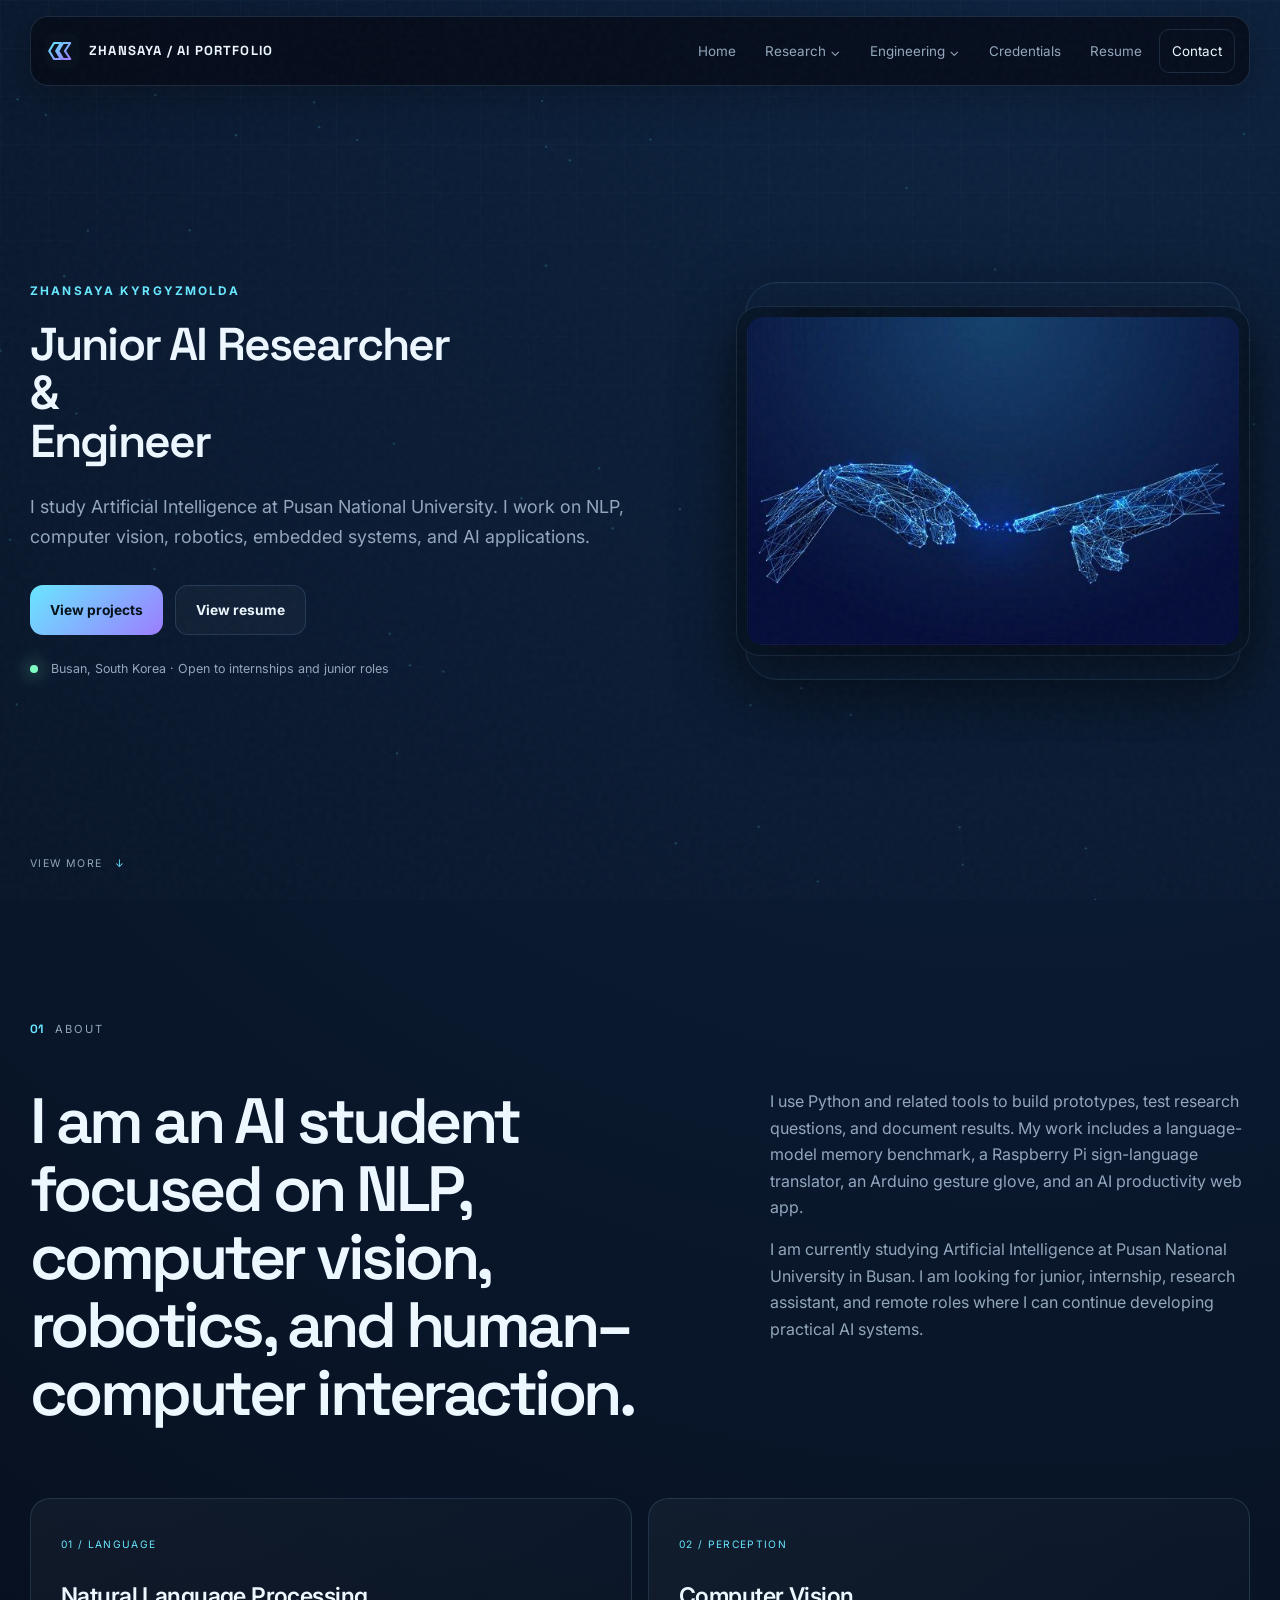
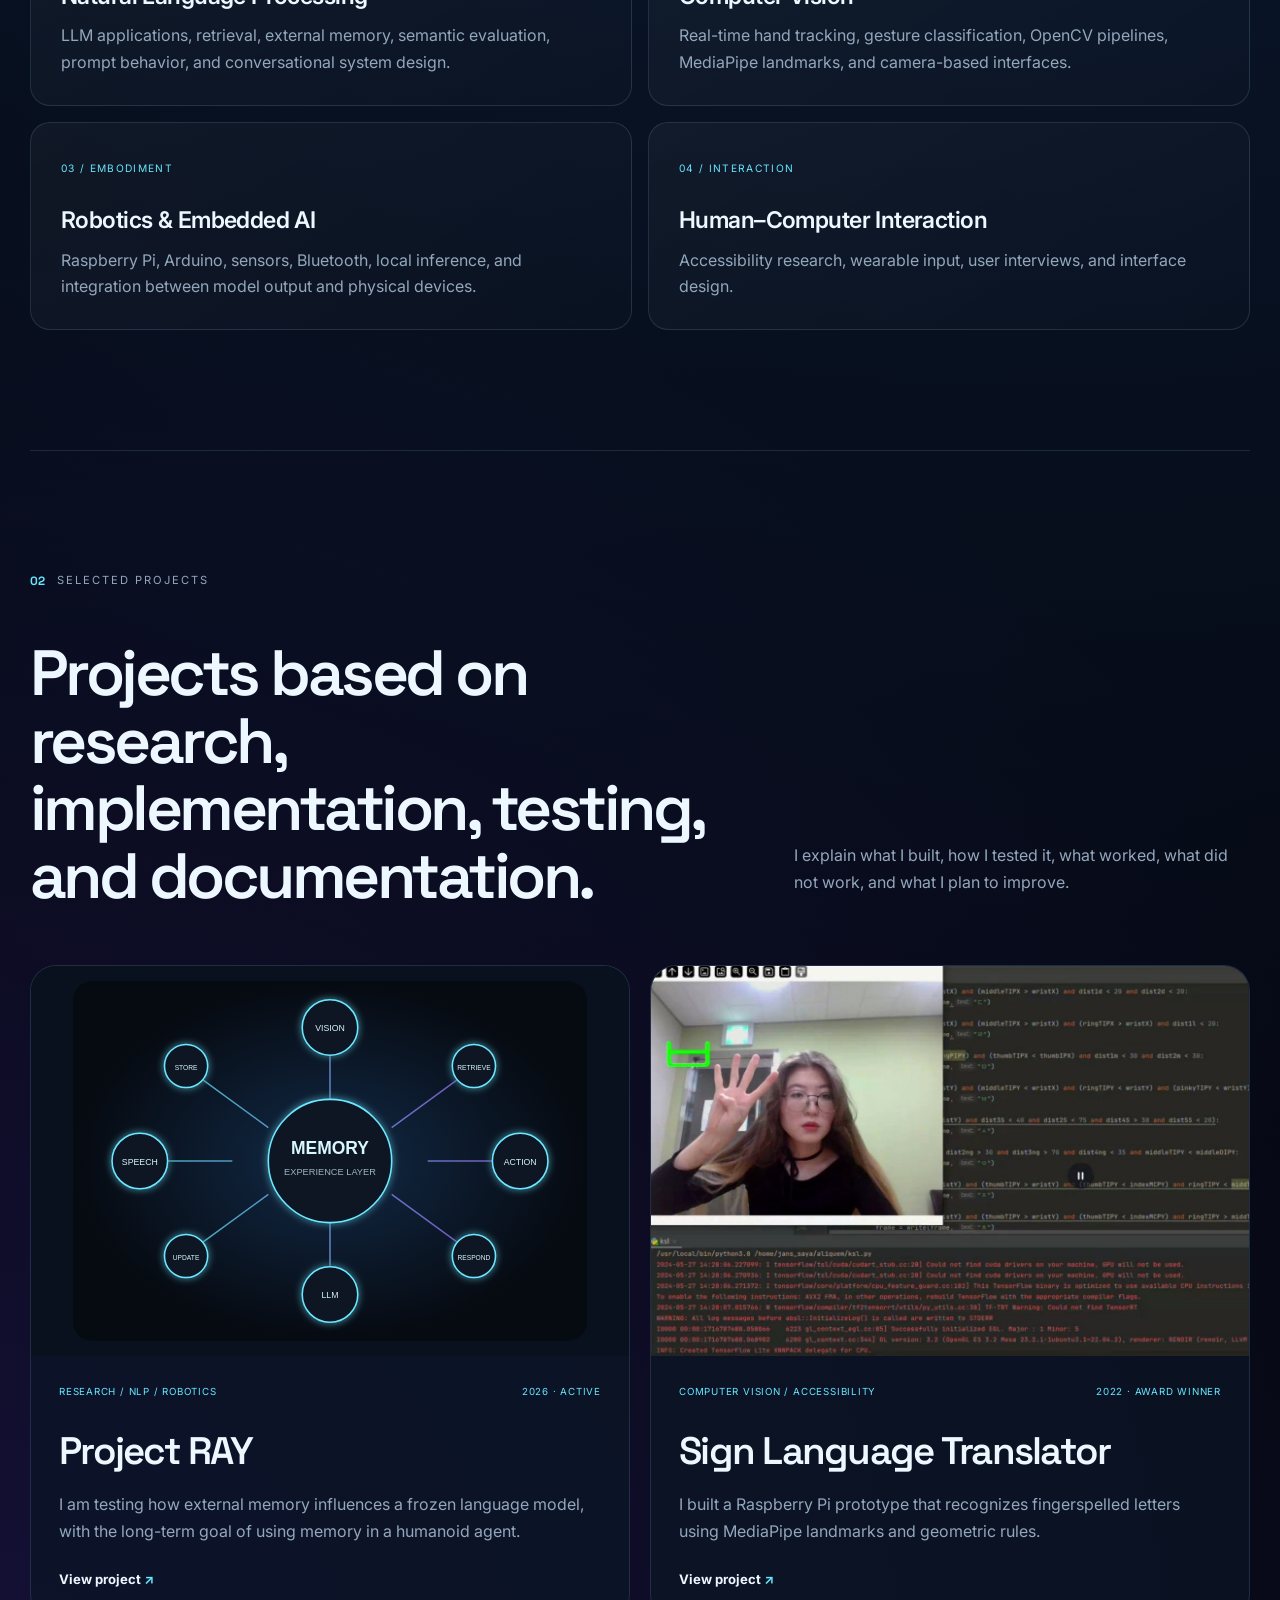
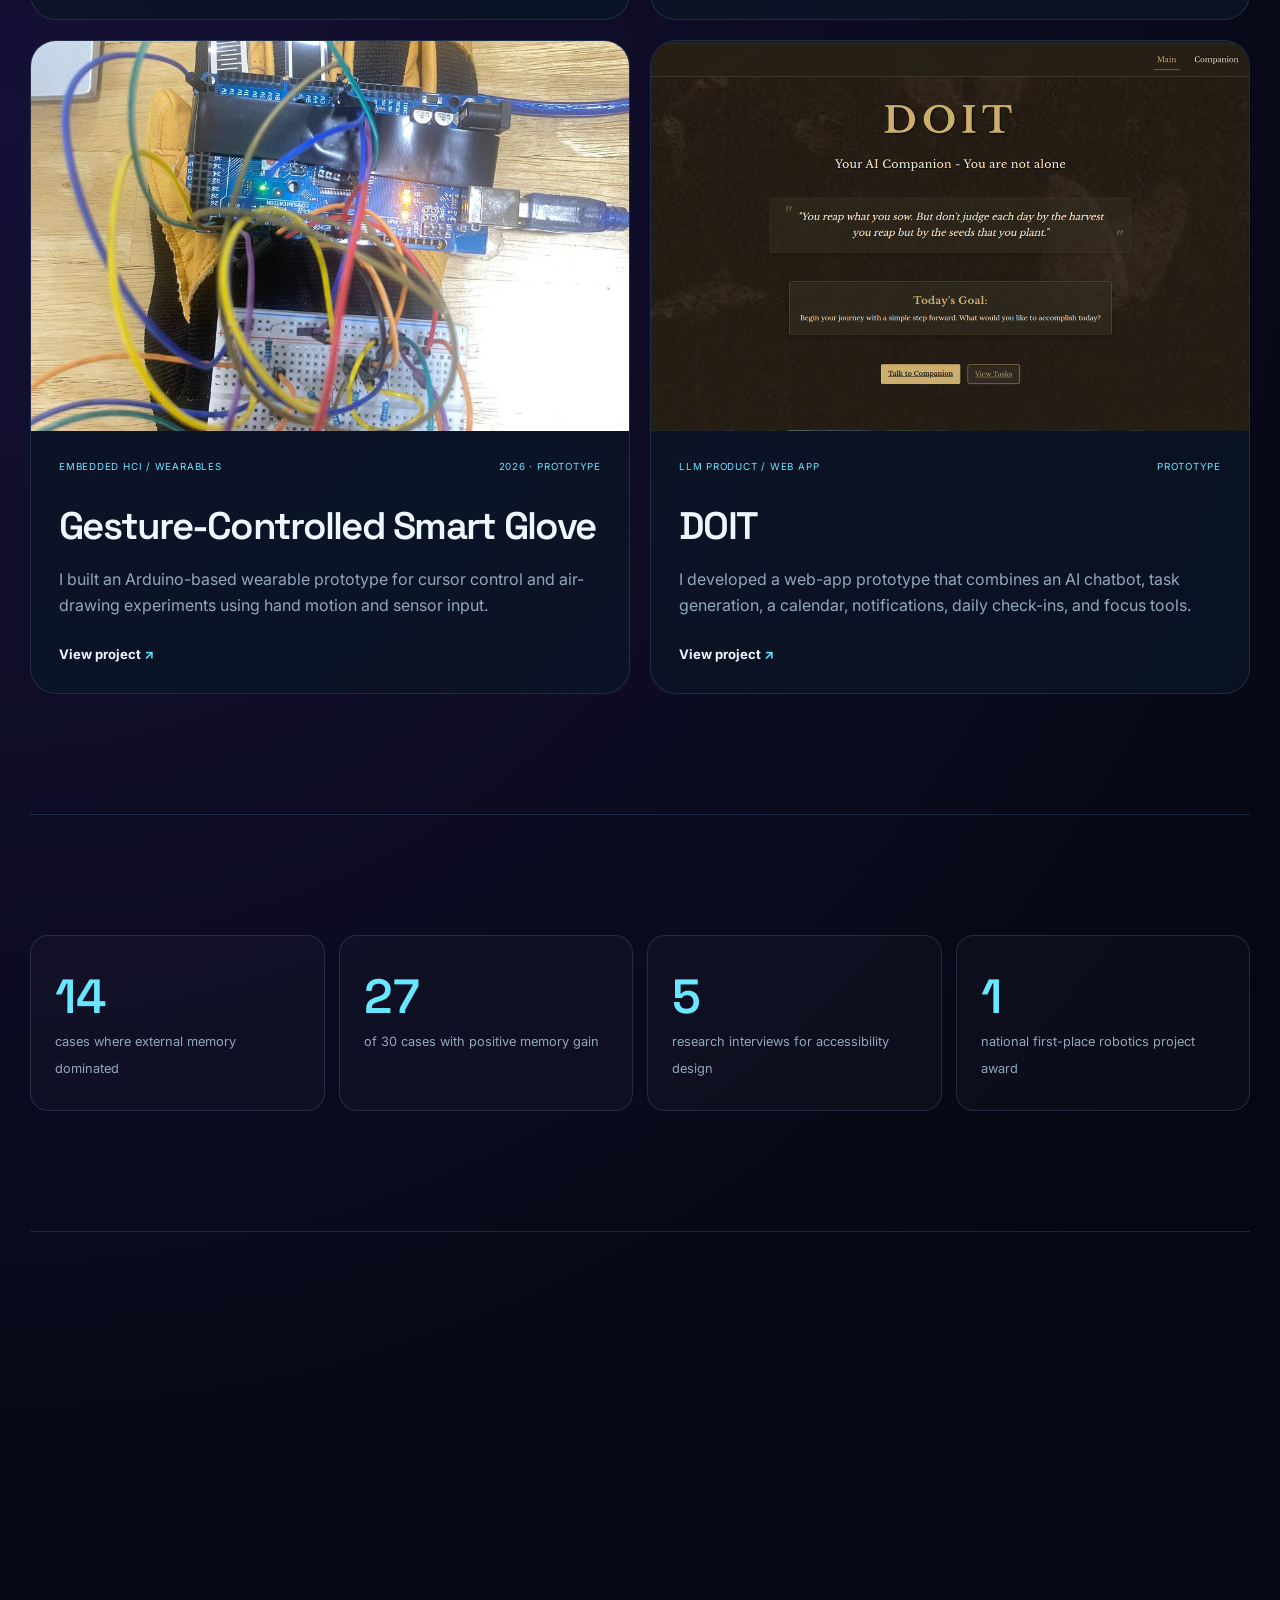
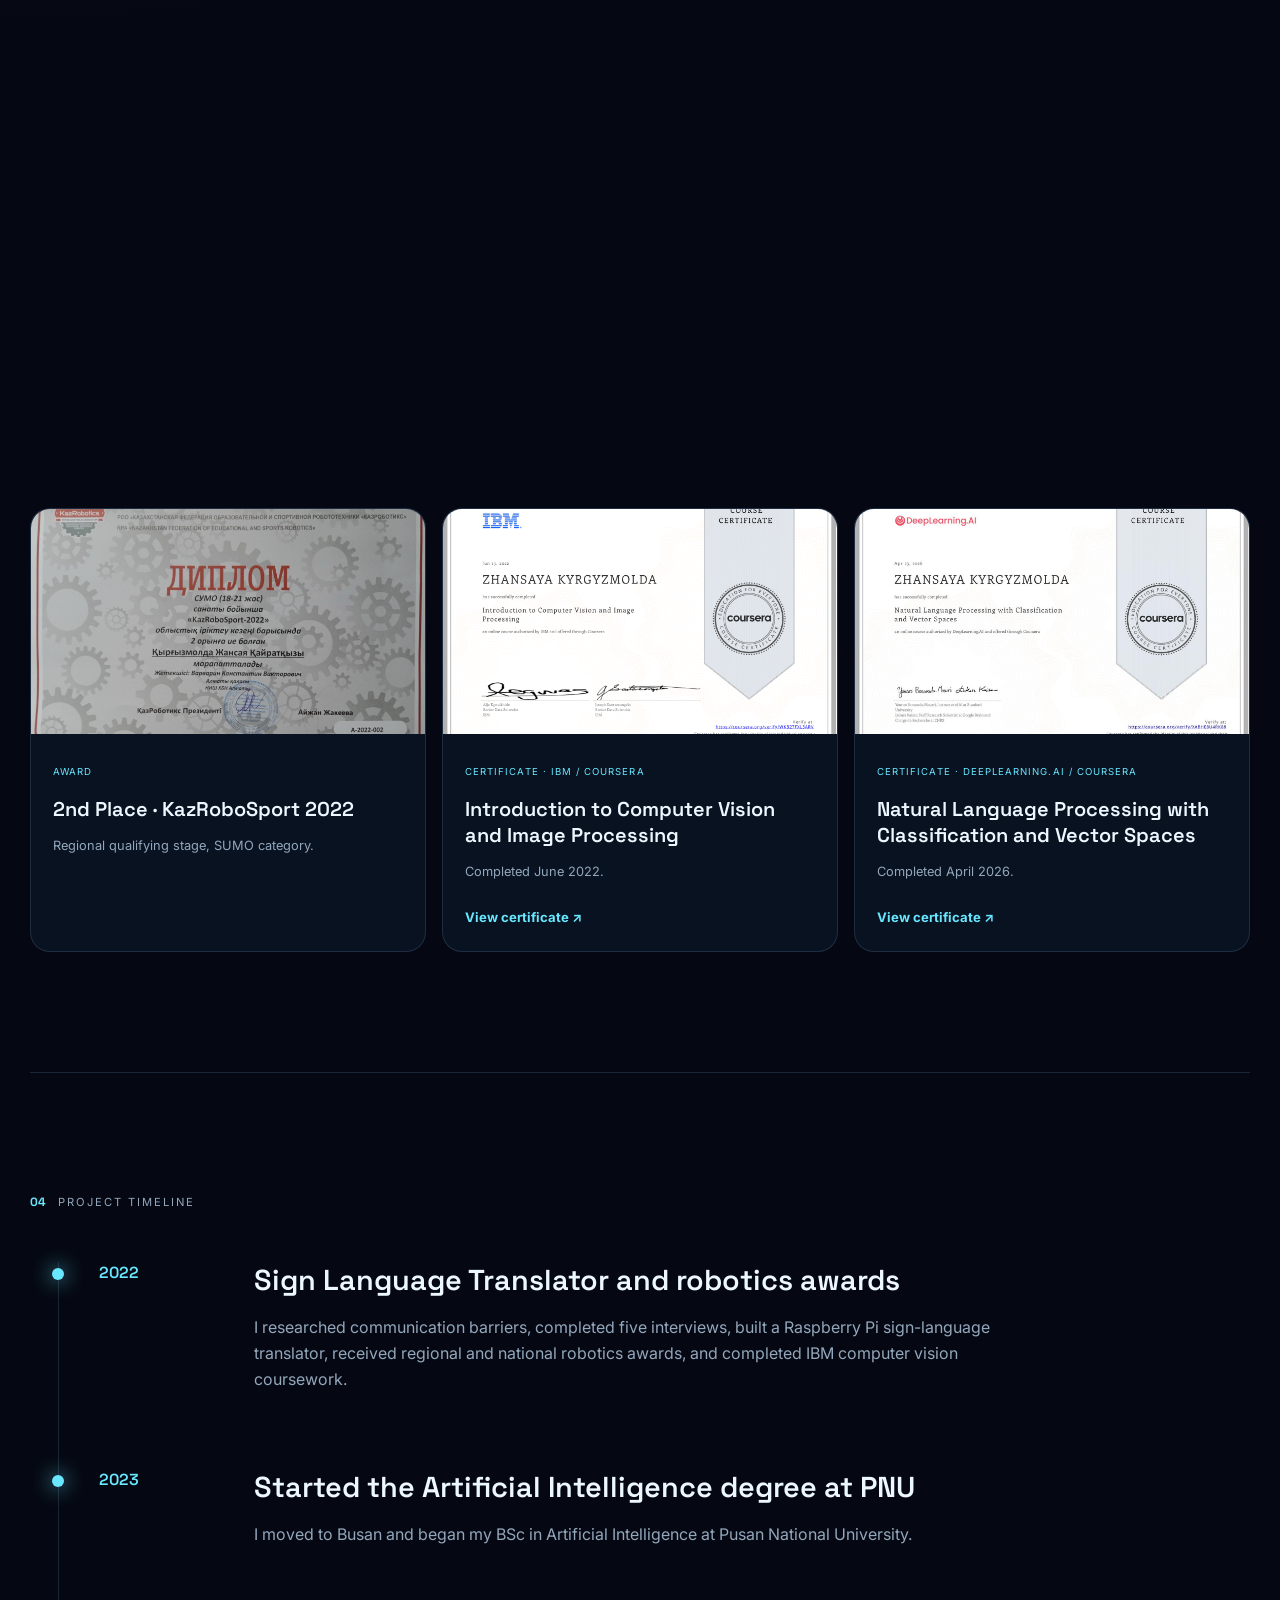
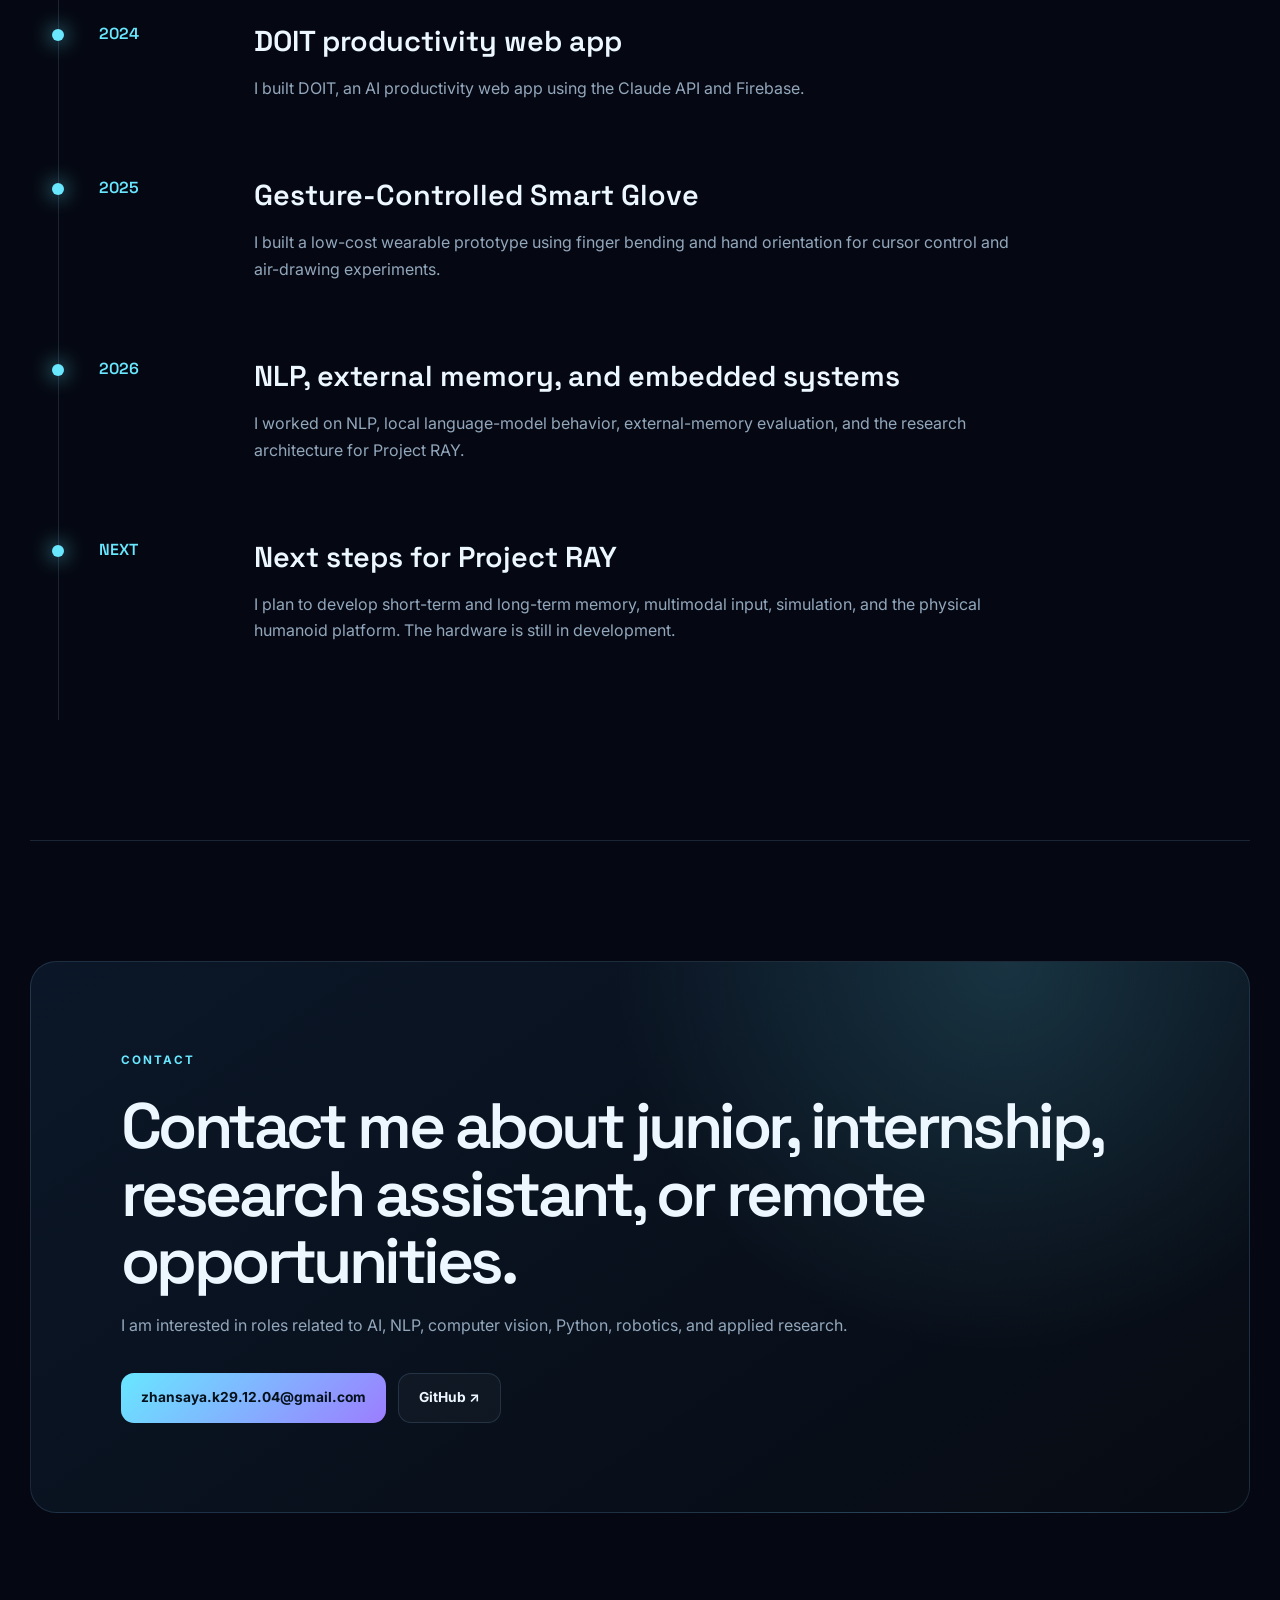
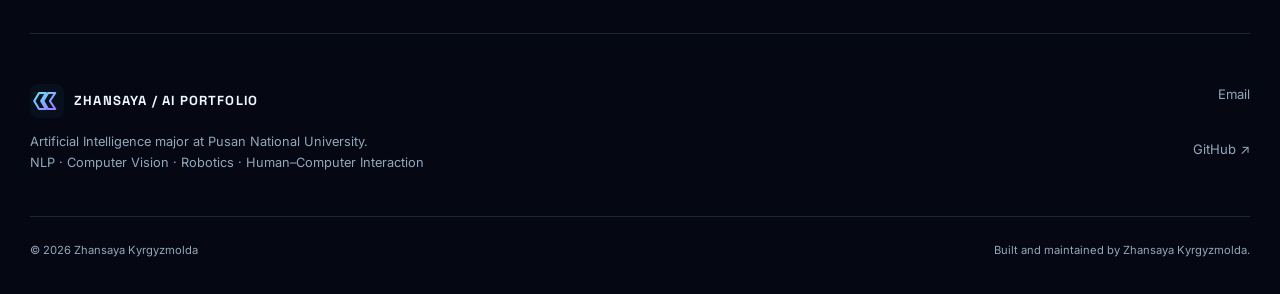
==== commit d1c96595: "Fix og:url and counters, remove phone number" ====
--- a/index.html
+++ b/index.html
@@ -357,10 +357,10 @@
     </section>
 
     <section class="section metrics-section">
-      <div class="metric"><strong data-count="14">0</strong><span>cases where external memory dominated</span></div>
-      <div class="metric"><strong data-count="27">0</strong><span>of 30 cases with positive memory gain</span></div>
-      <div class="metric"><strong data-count="5">0</strong><span>research interviews for accessibility design</span></div>
-      <div class="metric"><strong data-count="1">0</strong><span>national first-place robotics project award</span></div>
+      <div class="metric"><strong data-count="14">14</strong><span>cases where external memory dominated</span></div>
+      <div class="metric"><strong data-count="27">27</strong><span>of 30 cases with positive memory gain</span></div>
+      <div class="metric"><strong data-count="5">5</strong><span>research interviews for accessibility design</span></div>
+      <div class="metric"><strong data-count="1">1</strong><span>national first-place robotics project award</span></div>
     </section>
 
     <section class="section credentials" id="credentials">
@@ -475,7 +475,7 @@
 
         <div class="actions">
           <a class="btn primary" href="mailto:zhansaya.k29.12.04@gmail.com">zhansaya.k29.12.04@gmail.com</a>
-          <a class="btn ghost" href="tel:+821065930336">+82 10-6593-0336</a>
+          
           <a class="btn ghost" href="https://github.com/jans-saya" target="_blank" rel="noreferrer">GitHub ↗</a>
         </div>
       </div>
@@ -493,7 +493,7 @@
 
     <div class="footer-links">
       <a href="mailto:zhansaya.k29.12.04@gmail.com">Email</a>
-      <a href="tel:+821065930336">+82 10-6593-0336</a>
+      
       <a href="https://github.com/jans-saya" target="_blank" rel="noreferrer">GitHub ↗</a>
     </div>
 
